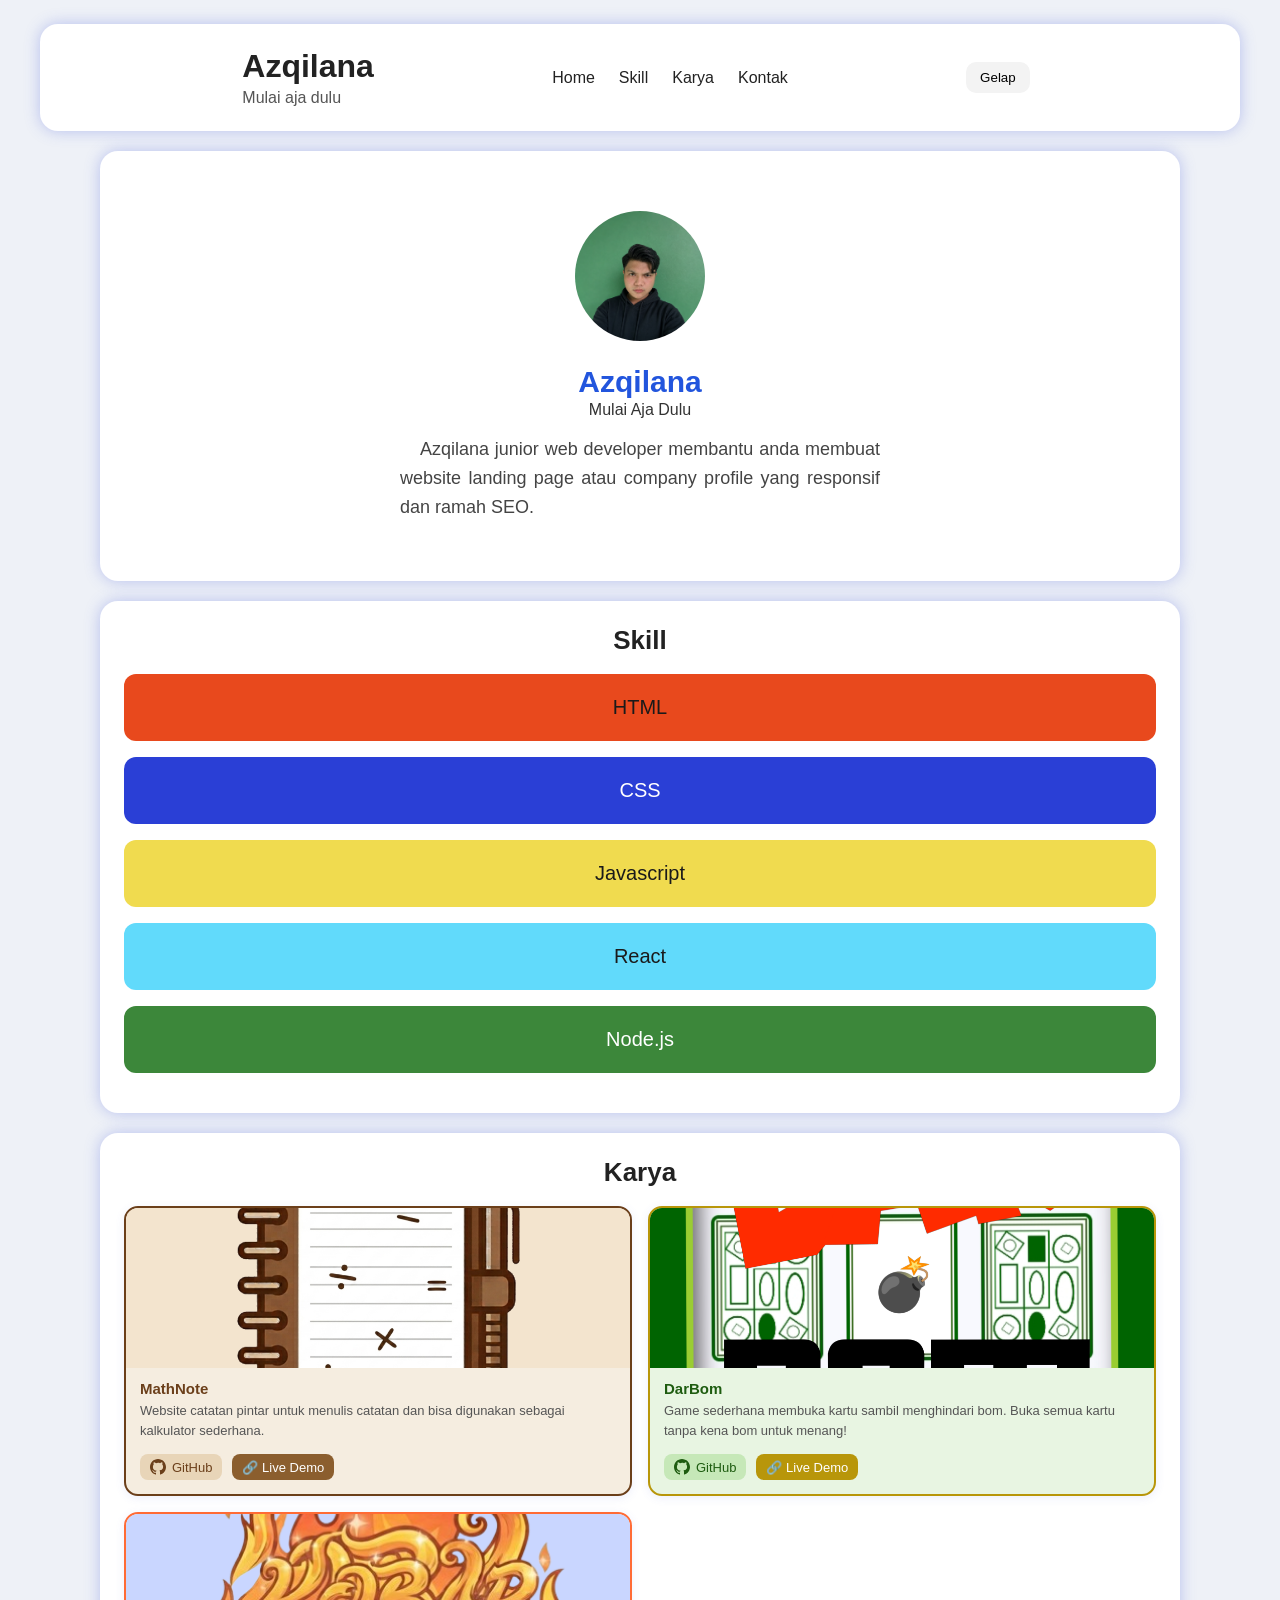
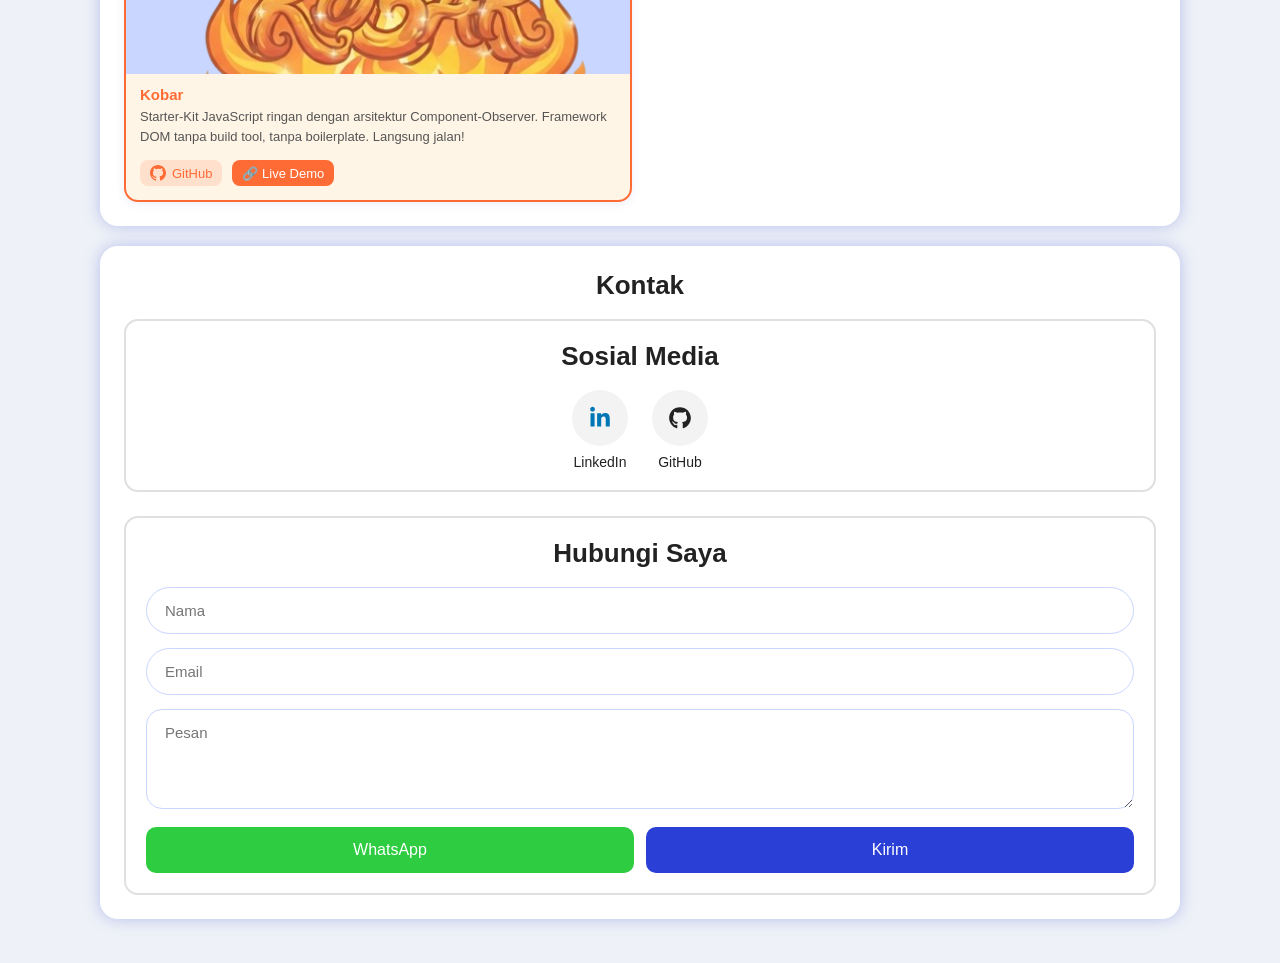
==== index.html @ f2afb215 "perbaharui isi" ====
<!doctype html>
<html lang="id">
  <head>
    <meta charset="UTF-8" />
    <meta name="viewport" content="width=device-width, initial-scale=1.0" />
    <meta http-equiv="X-UA-Compatible" content="ie=edge" />
    <meta
      name="description"
      content="Azqilana junior web developer membantu anda membuat website landing page
        atau company profile yang responsif dan ramah SEO"
    />
    <meta name="keywords" content="" />
    <meta name="robots" content="index,follow" />
    <meta name="author" content="azqilana" />
    <meta property="og:title" content="Azqilana | Junior Web Developer" />
    <meta
      property="og:description"
      content="Azqilana junior web developer membantu anda membuat website landing page
        atau company profile yang responsif dan ramah SEO"
    />
    <meta property="og:image" content="pp.png" />
    <link rel="icon" type="image/x-icon" href="favicon.ico" />
    <title>Azqilana - Junior Web Developer</title>
    <style>
      * {
        box-sizing: border-box;
      }
      body {
        margin: 0;
        font-family: "Segoe UI", Arial, sans-serif;
        background: #eef1f7;
        padding: 20px 12px;
      }

      .card {
        background: #fff;
        border-radius: 18px;
        box-shadow: 0 0 15px rgba(80, 100, 220, 0.35);
        max-width: 480px;
        margin: 0 auto 20px auto;
        padding: 24px;
        text-align: center;
      }

      /* Header */
      .header {
        display: flex;
        align-items: center;
        justify-content: center;
        position: relative;
      }
      .header h1 {
        margin: 0;
        font-size: 32px;
        font-weight: 600;
        color: #222;
      }
      .header p {
        margin: 4px 0 0 0;
        color: #555;
        font-size: 16px;
      }
      .menu-btn {
        position: absolute;
        left: 16px;
        top: 50%;
        transform: translateY(-50%);
        background: #f3f3f3;
        border-radius: 12px;
        padding: 10px 12px;
        cursor: pointer;
      }
      .menu-btn div {
        width: 22px;
        height: 3px;
        background: #999;
        margin: 3px 0;
        border-radius: 2px;
        transition: 0.3s;
      }
      #tema {
        position: absolute;
        right: 16px;
        top: 50%;
        transform: translateY(-50%);
      }

      .nav-menu {
        position: fixed;
        display: none;
        background: #fff;
        border-radius: 12px;
        width: 200px;
        z-index: 100;
      }
      .nav-menu.aktif {
        display: block;
        box-shadow: 0 0 15px rgba(80, 100, 220, 0.35);
      }
      .menu-btn.aktif div:nth-child(1) {
        transform: translateY(6px) rotate(45deg);
        background-color: red;
      }
      .menu-btn.aktif div:nth-child(2) {
        opacity: 0;
      }
      .menu-btn.aktif div:nth-child(3) {
        transform: translateY(-6px) rotate(-45deg);
        background-color: red;
      }
      .nav-menu ul {
        list-style: none;
        margin: 0;
        padding: 10px 0;
      }
      .nav-menu li {
        padding: 14px 24px;
        text-align: left;
        font-size: 17px;
        border-bottom: 1px solid #eee;
        cursor: pointer;
      }
      .nav-menu li:last-child {
        border-bottom: none;
      }
      .nav-menu li:hover {
        background: #f5f5f5;
      }

      /* Desktop nav (hidden on mobile by default) */
      .nav-desktop {
        display: none;
        list-style: none;
        margin: 0;
        padding: 0;
        gap: 24px;
      }
      .nav-desktop li {
        cursor: pointer;
        font-size: 16px;
        color: #222;
      }
      .nav-desktop li:hover {
        color: #2255dd;
      }

      @media (min-width: 769px) {
        body {
          padding: 24px 40px;
        }
        .header {
          max-width: 100%;
          display: flex;
          justify-content: space-evenly;
          align-items: center;
          position: static;
        }
        .header .logo {
          text-align: left;
        }
        .nav-desktop {
          display: flex;
        }
        #tema {
          position: static;
          transform: none;
        }
        .menu-btn,
        .nav-menu {
          display: none !important;
        }

        .content-wrap {
          max-width: 100%;
          margin: 0;
        }
        .content-wrap .card {
          max-width: 90%;
          width: 90%;
          margin: 0 auto 20px auto;
        }
      }

      /* Profile */
      .profile-pic {
        width: 130px;
        height: 130px;
        border-radius: 50%;
        object-fit: cover;
        background: #6fae8f;
        margin-bottom: 14px;
      }
      .profile-name {
        color: #2255dd;
        font-size: 30px;
        font-weight: 700;
        margin: 6px 0 2px 0;
      }
      .profile-tagline {
        color: #333;
        font-size: 16px;
        margin: 0;
      }
      #hero_deskripsi {
        color: #444;
        font-size: clamp(14px, 2.2vw, 18px);
        line-height: 1.6;
        margin: 16px auto 0 auto;
        max-width: 90%;
        text-align: justify;
        text-indent: 20px;
      }
      #home {
        padding-top: clamp(24px, 5vw, 60px);
        padding-bottom: clamp(24px, 5vw, 60px);
      }
      html[data-theme="gelap"] #hero_deskripsi {
        color: #ccc;
      }
      @media (min-width: 769px) {
        #hero_deskripsi {
          max-width: 480px;
          margin: 16px auto 0 auto;
          text-align: justify;
        }
      }

      /* Skill section */
      .card h2 {
        font-size: 26px;
        font-weight: 600;
        margin: 0 0 18px 0;
        color: #222;
      }
      .skill-box {
        border-radius: 12px;
        padding: 22px 0;
        margin-bottom: 16px;
        font-size: 20px;
        font-weight: 500;
        color: #1a1a1a;
      }
      .skill-html {
        background: #e8491d;
      }
      .skill-css {
        background: #2a3fd6;
        color: #fff;
      }
      .skill-js {
        background: #f0db4f;
      }
      .skill-react {
        background: #61dafb;
        color: #1a1a1a;
      }
      .skill-nodejs {
        background: #3c873a;
        color: #fff;
      }

      /* Contact section */
      .contact-input,
      .contact-textarea {
        width: 100%;
        border: 1px solid #c9d6ff;
        border-radius: 25px;
        padding: 14px 18px;
        font-size: 15px;
        margin-bottom: 14px;
        outline: none;
        font-family: inherit;
      }
      .contact-textarea {
        border-radius: 16px;
        resize: vertical;
        min-height: 100px;
      }

      .btn-row {
        display: flex;
        gap: 12px;
      }
      .btn-row button {
        flex: 1;
        padding: 14px 0;
        border: none;
        border-radius: 10px;
        font-size: 16px;
        font-weight: 500;
        cursor: pointer;
      }
      .btn-whatsapp {
        background: #2ecc40;
        color: #fff;
      }
      .btn-kirim {
        background: #2a3fd6;
        color: #fff;
      }
      .btn-row button:hover {
        opacity: 0.9;
      }

      /* Dark mode */
      html[data-theme="gelap"] body {
        background: #14161f;
      }
      html[data-theme="gelap"] .card,
      html[data-theme="gelap"] .nav-menu {
        background: #1f2330;
        box-shadow: 0 0 15px rgba(80, 100, 220, 0.15);
      }
      html[data-theme="gelap"] .header h1,
      html[data-theme="gelap"] .card h2,
      html[data-theme="gelap"] .profile-tagline,
      html[data-theme="gelap"] .nav-menu li {
        color: #f0f0f0;
      }
      html[data-theme="gelap"] .header p {
        color: #aaa;
      }
      html[data-theme="gelap"] .nav-desktop li {
        color: #f0f0f0;
      }
      html[data-theme="gelap"] .nav-menu li:hover {
        background: #2a2f40;
      }
      html[data-theme="gelap"] .nav-menu li {
        border-bottom-color: #333;
      }
      html[data-theme="gelap"] .contact-input,
      html[data-theme="gelap"] .contact-textarea {
        background: #2a2f40;
        border-color: #3a4060;
        color: #fff;
      }
      html[data-theme="gelap"] #tema {
        background: #2a2f40;
        color: #fff;
      }
      #tema {
        margin-right: 8px;
        border: none;
        background: #f3f3f3;
        border-radius: 10px;
        padding: 8px 14px;
        cursor: pointer;
      }

      /* Sosmed */
      .sosmed-row {
        display: flex;
        justify-content: center;
        gap: 24px;
      }
      .sosmed-link {
        display: flex;
        flex-direction: column;
        align-items: center;
        gap: 8px;
        text-decoration: none;
        color: #222;
        font-size: 14px;
      }
      .sosmed-icon {
        width: 56px;
        height: 56px;
        border-radius: 50%;
        background: #f3f3f3;
        display: flex;
        align-items: center;
        justify-content: center;
        transition: 0.2s;
      }
      .sosmed-icon svg {
        width: 28px;
        height: 28px;
      }
      .sosmed-link:hover .sosmed-icon {
        background: #e4e8ff;
        transform: translateY(-3px);
      }
      html[data-theme="gelap"] .sosmed-icon {
        background: #2a2f40;
      }
      html[data-theme="gelap"] .sosmed-link {
        color: #f0f0f0;
      }
      .sosmed-section,
      .form-section {
        border: 2px solid #e0e0e0;
        border-radius: 14px;
        padding: 20px;
      }
      .sosmed-section {
        margin-bottom: 24px;
      }
      html[data-theme="gelap"] .sosmed-section,
      html[data-theme="gelap"] .form-section {
        border-color: #333;
      }

      /* Karya / Portofolio */
      .karya-grid {
        display: grid;
        grid-template-columns: 1fr 1fr;
        gap: 16px;
        margin-top: 4px;
      }
      @media (max-width: 480px) {
        .karya-grid {
          grid-template-columns: 1fr;
        }
      }
      .karya-item {
        border-radius: 14px;
        overflow: hidden;
        background: #f3f5ff;
        box-shadow: 0 2px 10px rgba(80, 100, 220, 0.1);
        text-decoration: none;
        color: inherit;
        display: flex;
        flex-direction: column;
        transition:
          transform 0.18s,
          box-shadow 0.18s;
        cursor: pointer;
      }
      .karya-item.tema-mathnote {
        background: #f5ede0;
        border: 2px solid #6b3f1a;
      }
      .karya-item.tema-darbom {
        background: #e8f5e2;
        border: 2px solid #b8960a;
      }
      html[data-theme="gelap"] .karya-item.tema-mathnote {
        background: #3d2410;
        border-color: #a0622a;
      }
      html[data-theme="gelap"] .karya-item.tema-darbom {
        background: #1a3312;
        border-color: #c9a80e;
      }
      .karya-item:hover {
        transform: translateY(-4px);
        box-shadow: 0 6px 20px rgba(80, 100, 220, 0.22);
      }
      .karya-img {
        width: 100%;
        height: 160px;
        object-fit: cover;
        background: #c9d6ff;
        display: block;
      }
      .karya-img-placeholder {
        width: 100%;
        aspect-ratio: 16/9;
        background: linear-gradient(135deg, #c9d6ff 0%, #a0b4ff 100%);
        display: flex;
        align-items: center;
        justify-content: center;
        font-size: 36px;
      }
      .karya-info {
        padding: 12px 14px 14px 14px;
        flex: 1;
        display: flex;
        flex-direction: column;
        text-align: left;
      }
      .karya-judul {
        font-size: 15px;
        font-weight: 700;
        color: #2255dd;
        margin: 0 0 4px 0;
      }
      .karya-desc {
        font-size: 13px;
        color: #555;
        margin: 0 0 10px 0;
        line-height: 1.5;
        flex: 1;
      }
      .karya-links {
        display: flex;
        gap: 10px;
        margin-top: 4px;
      }
      .karya-github,
      .karya-demo {
        display: inline-flex;
        align-items: center;
        gap: 6px;
        font-size: 13px;
        font-weight: 500;
        text-decoration: none;
        padding: 5px 10px;
        border-radius: 8px;
      }
      .karya-github {
        color: #2255dd;
        background: #e8eeff;
      }
      .karya-demo {
        color: #fff;
        background: #2255dd;
      }
      .karya-github:hover {
        background: #d0d8ff;
      }
      .karya-demo:hover {
        background: #1a44bb;
      }
      .karya-github svg {
        width: 16px;
        height: 16px;
      }
      .karya-item.tema-mathnote .karya-github {
        background: #e8d5b8;
        color: #6b3f1a;
      }
      .karya-item.tema-mathnote .karya-github:hover {
        background: #d9c4a0;
      }
      .karya-item.tema-mathnote .karya-demo {
        background: #8b5e2e;
        color: #fff;
      }
      .karya-item.tema-mathnote .karya-demo:hover {
        background: #6b3f1a;
      }
      .karya-item.tema-mathnote .karya-judul {
        color: #6b3f1a;
      }

      .karya-item.tema-darbom .karya-github {
        background: #c6e8b8;
        color: #1e5c10;
      }
      .karya-item.tema-darbom .karya-github:hover {
        background: #b0d9a0;
      }
      .karya-item.tema-darbom .karya-demo {
        background: #b8960a;
        color: #fff;
      }
      .karya-item.tema-darbom .karya-demo:hover {
        background: #8f7208;
      }
      .karya-item.tema-darbom .karya-judul {
        color: #1e5c10;
      }

      .karya-item.tema-kobar {
        background: #fff5e6;
        border: 2px solid #ff6b35;
      }
      .karya-item.tema-kobar .karya-github {
        background: #ffe0cc;
        color: #ff6b35;
      }
      .karya-item.tema-kobar .karya-github:hover {
        background: #ffc9a3;
      }
      .karya-item.tema-kobar .karya-demo {
        background: #ff6b35;
        color: #fff;
      }
      .karya-item.tema-kobar .karya-demo:hover {
        background: #e55a25;
      }
      .karya-item.tema-kobar .karya-judul {
        color: #ff6b35;
      }
      html[data-theme="gelap"] .karya-item.tema-kobar {
        background: #3d2410;
        border-color: #ff8855;
      }
      html[data-theme="gelap"] .karya-item.tema-kobar .karya-judul {
        color: #ff9966;
      }

      html[data-theme="gelap"] .karya-item.tema-mathnote .karya-judul {
        color: #d4a96a;
      }
      html[data-theme="gelap"] .karya-item.tema-darbom .karya-judul {
        color: #7fc86a;
      }
      html[data-theme="gelap"] .karya-judul {
        color: #7fa0ff;
      }
      html[data-theme="gelap"] .karya-desc {
        color: #aaa;
      }
      html[data-theme="gelap"] .karya-github {
        color: #7fa0ff;
        background: #1e2440;
      }
      html[data-theme="gelap"] .karya-demo {
        background: #3355ee;
      }
    </style>
  </head>
  <body>
    <!-- SVG Sprite -->
    <svg xmlns="http://www.w3.org/2000/svg" style="display: none">
      <symbol id="linkedin" viewBox="0 0 640 640">
        <path
          fill="#0077b5"
          d="M196.3 512L103.4 512L103.4 212.9L196.3 212.9L196.3 512zM149.8 172.1C120.1 172.1 96 147.5 96 117.8C96 103.5 101.7 89.9 111.8 79.8C121.9 69.7 135.6 64 149.8 64C164 64 177.7 69.7 187.8 79.8C197.9 89.9 203.6 103.6 203.6 117.8C203.6 147.5 179.5 172.1 149.8 172.1zM543.9 512L451.2 512L451.2 366.4C451.2 331.7 450.5 287.2 402.9 287.2C354.6 287.2 347.2 324.9 347.2 363.9L347.2 512L254.4 512L254.4 212.9L343.5 212.9L343.5 253.7L344.8 253.7C357.2 230.2 387.5 205.4 432.7 205.4C526.7 205.4 544 267.3 544 347.7L544 512L543.9 512z"
        />
      </symbol>
      <symbol id="github" viewBox="0 0 640 640">
        <path
          fill="currentColor"
          d="M237.9 461.4C237.9 463.4 235.6 465 232.7 465C229.4 465.3 227.1 463.7 227.1 461.4C227.1 459.4 229.4 457.8 232.3 457.8C235.3 457.5 237.9 459.1 237.9 461.4zM206.8 456.9C206.1 458.9 208.1 461.2 211.1 461.8C213.7 462.8 216.7 461.8 217.3 459.8C217.9 457.8 216 455.5 213 454.6C210.4 453.9 207.5 454.9 206.8 456.9zM251 455.2C248.1 455.9 246.1 457.8 246.4 460.1C246.7 462.1 249.3 463.4 252.3 462.7C255.2 462 257.2 460.1 256.9 458.1C256.6 456.2 253.9 454.9 251 455.2zM316.8 72C178.1 72 72 177.3 72 316C72 426.9 141.8 521.8 241.5 555.2C254.3 557.5 258.8 549.6 258.8 543.1C258.8 536.9 258.5 502.7 258.5 481.7C258.5 481.7 188.5 496.7 173.8 451.9C173.8 451.9 162.4 422.8 146 415.3C146 415.3 123.1 399.6 147.6 399.9C147.6 399.9 172.5 401.9 186.2 425.7C208.1 464.3 244.8 453.2 259.1 446.6C261.4 430.6 267.9 419.5 275.1 412.9C219.2 406.7 162.8 398.6 162.8 302.4C162.8 274.9 170.4 261.1 186.4 243.5C183.8 237 175.3 210.2 189 175.6C209.9 169.1 258 202.6 258 202.6C278 197 299.5 194.1 320.8 194.1C342.1 194.1 363.6 197 383.6 202.6C383.6 202.6 431.7 169 452.6 175.6C466.3 210.3 457.8 237 455.2 243.5C471.2 261.2 481 275 481 302.4C481 398.9 422.1 406.6 366.2 412.9C375.4 420.8 383.2 435.8 383.2 459.3C383.2 493 382.9 534.7 382.9 542.9C382.9 549.4 387.5 557.3 400.2 555C500.2 521.8 568 426.9 568 316C568 177.3 455.5 72 316.8 72zM169.2 416.9C167.9 417.9 168.2 420.2 169.9 422.1C171.5 423.7 173.8 424.4 175.1 423.1C176.4 422.1 176.1 419.8 174.4 417.9C172.8 416.3 170.5 415.6 169.2 416.9zM158.4 408.8C157.7 410.1 158.7 411.7 160.7 412.7C162.3 413.7 164.3 413.4 165 412C165.7 410.7 164.7 409.1 162.7 408.1C160.7 407.5 159.1 407.8 158.4 408.8zM190.8 444.4C189.2 445.7 189.8 448.7 192.1 450.6C194.4 452.9 197.3 453.2 198.6 451.6C199.9 450.3 199.3 447.3 197.3 445.4C195.1 443.1 192.1 442.8 190.8 444.4zM179.4 429.7C177.8 430.7 177.8 433.3 179.4 435.6C181 437.9 183.7 438.9 185 437.9C186.6 436.6 186.6 434 185 431.7C183.6 429.4 181 428.4 179.4 429.7z"
        />
      </symbol>
    </svg>

    <!-- Header -->
    <div class="card header" id="headerBar">
      <div class="logo">
        <h1>Azqilana</h1>
        <p>Mulai aja dulu</p>
      </div>
      <ul class="nav-desktop">
        <li onclick="scrollToSection('home')">Home</li>
        <li onclick="scrollToSection('skill')">Skill</li>
        <li onclick="scrollToSection('karya')">Karya</li>
        <li onclick="scrollToSection('contact')">Kontak</li>
      </ul>
      <button id="tema">Gelap</button>
      <div class="menu-btn" id="hamburger">
        <div></div>
        <div></div>
        <div></div>
      </div>
    </div>

    <!-- Nav Menu (mobile dropdown) --!>
  <div class="nav-menu" id="nav">
    <ul>
      <li onclick="scrollToSection('home')">Home</li>
      <li onclick="scrollToSection('skill')">Skill</li>
      <li onclick="scrollToSection('karya')">Karya</li>
      <li onclick="scrollToSection('contact')">Kontak</li>
    </ul>
  </div>

  <div class="content-wrap">
  <!-- Profile -->
    <div class="card" id="home">
      <img class="profile-pic" src="pp.png" alt="Foto Profil" />
      <div class="profile-name">Azqilana</div>
      <p class="profile-tagline">Mulai Aja Dulu</p>
      <p id="hero_deskripsi">
        Azqilana junior web developer membantu anda membuat website landing page
        atau company profile yang responsif dan ramah SEO.
      </p>
    </div>

    <!-- Skill -->
    <div class="card" id="skill">
      <h2>Skill</h2>
      <div class="skill-box skill-html">HTML</div>
      <div class="skill-box skill-css">CSS</div>
      <div class="skill-box skill-js">Javascript</div>
      <div class="skill-box skill-react">React</div>
      <div class="skill-box skill-nodejs">Node.js</div>
    </div>

    <!-- Karya -->
    <div class="card" id="karya">
      <h2>Karya</h2>
      <div class="karya-grid">
        <div class="karya-item tema-mathnote">
          <img class="karya-img" src="mathnote.png" alt="MathNote" />
          <div class="karya-info">
            <p class="karya-judul">MathNote</p>
            <p class="karya-desc">
              Website catatan pintar untuk menulis catatan dan bisa digunakan
              sebagai kalkulator sederhana.
            </p>
            <div class="karya-links">
              <a
                class="karya-github"
                href="https://github.com/azqilana/mathnote"
                target="_blank"
                rel="noopener"
              >
                <svg
                  width="16"
                  height="16"
                  viewBox="0 0 24 24"
                  fill="currentColor"
                >
                  <path
                    d="M12 0C5.37 0 0 5.37 0 12c0 5.3 3.438 9.8 8.205 11.385.6.113.82-.258.82-.577v-2.165c-3.338.726-4.033-1.416-4.033-1.416-.546-1.387-1.333-1.756-1.333-1.756-1.089-.745.083-.729.083-.729 1.205.084 1.839 1.237 1.839 1.237 1.07 1.834 2.807 1.304 3.492.997.107-.775.418-1.305.762-1.604-2.665-.305-5.467-1.334-5.467-5.931 0-1.311.469-2.381 1.236-3.221-.124-.303-.535-1.524.117-3.176 0 0 1.008-.322 3.301 1.23A11.509 11.509 0 0 1 12 5.803c1.02.005 2.047.138 3.006.404 2.291-1.552 3.297-1.23 3.297-1.23.653 1.653.242 2.874.118 3.176.77.84 1.235 1.911 1.235 3.221 0 4.609-2.807 5.624-5.479 5.921.43.372.823 1.102.823 2.222v3.293c0 .319.192.694.801.576C20.566 21.797 24 17.3 24 12c0-6.63-5.37-12-12-12z"
                  />
                </svg>
                GitHub
              </a>
              <a
                class="karya-demo"
                href="https://mathnote.azqilana.my.id/"
                target="_blank"
                rel="noopener"
              >
                🔗 Live Demo
              </a>
            </div>
          </div>
        </div>

        <div class="karya-item tema-darbom">
          <img class="karya-img" src="DarBom.webp" alt="DarBom" />
          <div class="karya-info">
            <p class="karya-judul">DarBom</p>
            <p class="karya-desc">
              Game sederhana membuka kartu sambil menghindari bom. Buka semua
              kartu tanpa kena bom untuk menang!
            </p>
            <div class="karya-links">
              <a
                class="karya-github"
                href="https://github.com/azqilana/DarBom"
                target="_blank"
                rel="noopener"
              >
                <svg
                  width="16"
                  height="16"
                  viewBox="0 0 24 24"
                  fill="currentColor"
                >
                  <path
                    d="M12 0C5.37 0 0 5.37 0 12c0 5.3 3.438 9.8 8.205 11.385.6.113.82-.258.82-.577v-2.165c-3.338.726-4.033-1.416-4.033-1.416-.546-1.387-1.333-1.756-1.333-1.756-1.089-.745.083-.729.083-.729 1.205.084 1.839 1.237 1.839 1.237 1.07 1.834 2.807 1.304 3.492.997.107-.775.418-1.305.762-1.604-2.665-.305-5.467-1.334-5.467-5.931 0-1.311.469-2.381 1.236-3.221-.124-.303-.535-1.524.117-3.176 0 0 1.008-.322 3.301 1.23A11.509 11.509 0 0 1 12 5.803c1.02.005 2.047.138 3.006.404 2.291-1.552 3.297-1.23 3.297-1.23.653 1.653.242 2.874.118 3.176.77.84 1.235 1.911 1.235 3.221 0 4.609-2.807 5.624-5.479 5.921.43.372.823 1.102.823 2.222v3.293c0 .319.192.694.801.576C20.566 21.797 24 17.3 24 12c0-6.63-5.37-12-12-12z"
                  />
                </svg>
                GitHub
              </a>
              <a
                class="karya-demo"
                href="https://darbom.azqilana.my.id/"
                target="_blank"
                rel="noopener"
              >
                🔗 Live Demo
              </a>
            </div>
          </div>
        </div>

        <div class="karya-item tema-kobar">
          <img class="karya-img" src="kobar-logo.png" alt="Kobar" />
          <div class="karya-info">
            <p class="karya-judul">Kobar</p>
            <p class="karya-desc">
              Starter-Kit JavaScript ringan dengan arsitektur
              Component-Observer. Framework DOM tanpa build tool, tanpa
              boilerplate. Langsung jalan!
            </p>
            <div class="karya-links">
              <a
                class="karya-github"
                href="https://github.com/azqilana/kobar"
                target="_blank"
                rel="noopener"
              >
                <svg
                  width="16"
                  height="16"
                  viewBox="0 0 24 24"
                  fill="currentColor"
                >
                  <path
                    d="M12 0C5.37 0 0 5.37 0 12c0 5.3 3.438 9.8 8.205 11.385.6.113.82-.258.82-.577v-2.165c-3.338.726-4.033-1.416-4.033-1.416-.546-1.387-1.333-1.756-1.333-1.756-1.089-.745.083-.729.083-.729 1.205.084 1.839 1.237 1.839 1.237 1.07 1.834 2.807 1.304 3.492.997.107-.775.418-1.305.762-1.604-2.665-.305-5.467-1.334-5.467-5.931 0-1.311.469-2.381 1.236-3.221-.124-.303-.535-1.524.117-3.176 0 0 1.008-.322 3.301 1.23A11.509 11.509 0 0 1 12 5.803c1.02.005 2.047.138 3.006.404 2.291-1.552 3.297-1.23 3.297-1.23.653 1.653.242 2.874.118 3.176.77.84 1.235 1.911 1.235 3.221 0 4.609-2.807 5.624-5.479 5.921.43.372.823 1.102.823 2.222v3.293c0 .319.192.694.801.576C20.566 21.797 24 17.3 24 12c0-6.63-5.37-12-12-12z"
                  />
                </svg>
                GitHub
              </a>
              <a
                class="karya-demo"
                href="https://kobar.azqilana.my.id/"
                target="_blank"
                rel="noopener"
              >
                🔗 Live Demo
              </a>
            </div>
          </div>
        </div>
      </div>
    </div>

    <!-- Contact -->
    <div class="card" id="contact">
      <h2>Kontak</h2>
      <div class="sosmed-section">
        <h2>Sosial Media</h2>
        <div class="sosmed-row">
          <a
            class="sosmed-link"
            href="https://linkedin.com/in/muhammadazqilana"
            target="_blank"
            rel="noopener"
          >
            <span class="sosmed-icon"
              ><svg><use href="#linkedin"></use></svg
            ></span>
            LinkedIn
          </a>
          <a
            class="sosmed-link"
            href="https://github.com/azqilana"
            target="_blank"
            rel="noopener"
          >
            <span class="sosmed-icon"
              ><svg><use href="#github"></use></svg
            ></span>
            GitHub
          </a>
        </div>
      </div>

      <div class="form-section">
        <h2>Hubungi Saya</h2>
        <form id="contactForm">
          <input
            class="contact-input"
            type="text"
            id="nama"
            placeholder="Nama"
            required
          />
          <input
            class="contact-input"
            type="email"
            id="email"
            placeholder="Email"
            required
          />
          <textarea
            class="contact-textarea"
            id="pesan"
            placeholder="Pesan"
            required
          ></textarea>
          <div class="btn-row">
            <button type="button" id="whatsapp" class="btn-whatsapp">
              WhatsApp
            </button>
            <button type="button" id="kirim" class="btn-kirim">Kirim</button>
          </div>
        </form>
      </div>
    </div>

    <script>
      function scrollToSection(id) {
        document.getElementById(id).scrollIntoView({ behavior: "smooth" });
        document.getElementById("nav").classList.remove("aktif");
        document.getElementById("hamburger").classList.remove("aktif");
      }

      const hamenu = document.querySelector("#hamburger");
      const nav = document.querySelector("#nav");

      hamenu.addEventListener("click", () => {
        nav.classList.toggle("aktif");
        hamenu.classList.toggle("aktif");

        if (nav.classList.contains("aktif")) {
          const hRect = hamenu.getBoundingClientRect();
          nav.style.left = hRect.left + "px";
          nav.style.top = hRect.bottom + 40 + "px";
        } else {
          nav.style.left = "";
          nav.style.top = "";
        }
      });

      document.addEventListener("click", (e) => {
        if (!hamenu.contains(e.target)) {
          nav.classList.remove("aktif");
          hamenu.classList.remove("aktif");
          nav.style.left = "";
          nav.style.top = "";
        }
      });

      const tema = document.querySelector("#tema");
      class PengaturTema {
        constructor(Tombol) {
          this.tombol = Tombol;
        }
        inisialisasi() {
          const perangkatModeGelap = window.matchMedia(
            "(prefers-color-scheme: dark)",
          ).matches;

          if (perangkatModeGelap) {
            this.setModeGelap();
          } else {
            this.setModeTerang();
          }

          this.tombol.addEventListener("click", () => this.handleKlik());
        }
        setModeGelap() {
          document.documentElement.setAttribute("data-theme", "gelap");
          this.tombol.textContent = "Terang";
          this.tombol.setAttribute("aria-label", "tombol tema terang");
        }
        setModeTerang() {
          document.documentElement.removeAttribute("data-theme");
          this.tombol.textContent = "Gelap";
          this.tombol.setAttribute("aria-label", "tombol tema gelap");
        }
        handleKlik() {
          const isGelap =
            document.documentElement.getAttribute("data-theme") === "gelap";
          if (isGelap) {
            this.setModeTerang();
          } else {
            this.setModeGelap();
          }
        }
      }

      const temaAplikasi = new PengaturTema(tema);
      temaAplikasi.inisialisasi();

      const Wa = document.querySelector("#whatsapp");
      const kirim = document.querySelector("#kirim");
      const element = Wa && kirim;
      if (element) {
        class AksiForm {
          constructor() {
            this.namaInput = document.querySelector("#nama");
            this.emailInput = document.querySelector("#email");
            this.pesanTextarea = document.querySelector("#pesan");
          }
          ambilIsi() {
            this.nama = this.namaInput.value.trim();
            this.email = this.emailInput.value.trim();
            this.pesan = this.pesanTextarea.value.trim();
          }
          filter() {
            if (this.nama.length < 3) {
              alert("Nama minimal 3 karakter");
              return false;
            }
            this.emailValid =
              /^[a-zA-Z0-9._%+-]+@[a-zA-Z0-9.-]+\.[a-zA-Z]+$/.test(this.email);
            if (!this.emailValid) {
              alert("Format email tidak valid");
              return false;
            }
            if (this.pesan.length < 10) {
              alert("Pesan minimal 10 karakter");
              return false;
            }
            return true;
          }
          kirimWhatsApp() {
            this.wa = "6287732902083";
            this.teks = encodeURIComponent(
              `Halo, nama saya ${this.nama}.\nE-mail: ${this.email}\n\n${this.pesan}`,
            );
            window.open(`https://wa.me/${this.wa}?text=${this.teks}`, "_blank");
          }
          kirimSheet() {
            kirim.disabled = true;
            kirim.textContent = "Mengirim...";

            fetch(
              "https://script.google.com/macros/s/AKfycbz37d10__CCvUQHe7SuRc3DfsPms7W1Iw2MlQR3cSSeFOl_b61Kx6NiOtkf9QJIMCVC7Q/exec",
              {
                method: "POST",
                body: JSON.stringify({
                  nama: this.nama,
                  email: this.email,
                  pesan: this.pesan,
                }),
              },
            )
              .then(() => {
                kirim.textContent = "Terkirim ✓";
                setTimeout(() => {
                  kirim.textContent = "Kirim";
                  kirim.disabled = false;
                }, 2000);
              })
              .catch(() => {
                alert("Gagal kirim");
                kirim.textContent = "Kirim";
                kirim.disabled = false;
              });
          }
        }
        const Af = new AksiForm();
        Wa.addEventListener("click", (e) => {
          e.preventDefault();
          Af.ambilIsi();
          if (!Af.filter()) return;
          Af.kirimWhatsApp();
        });
        kirim.addEventListener("click", (e) => {
          e.preventDefault();
          Af.ambilIsi();
          if (!Af.filter()) return;
          Af.kirimSheet();
        });
      }
    </script>
  </body>
</html>
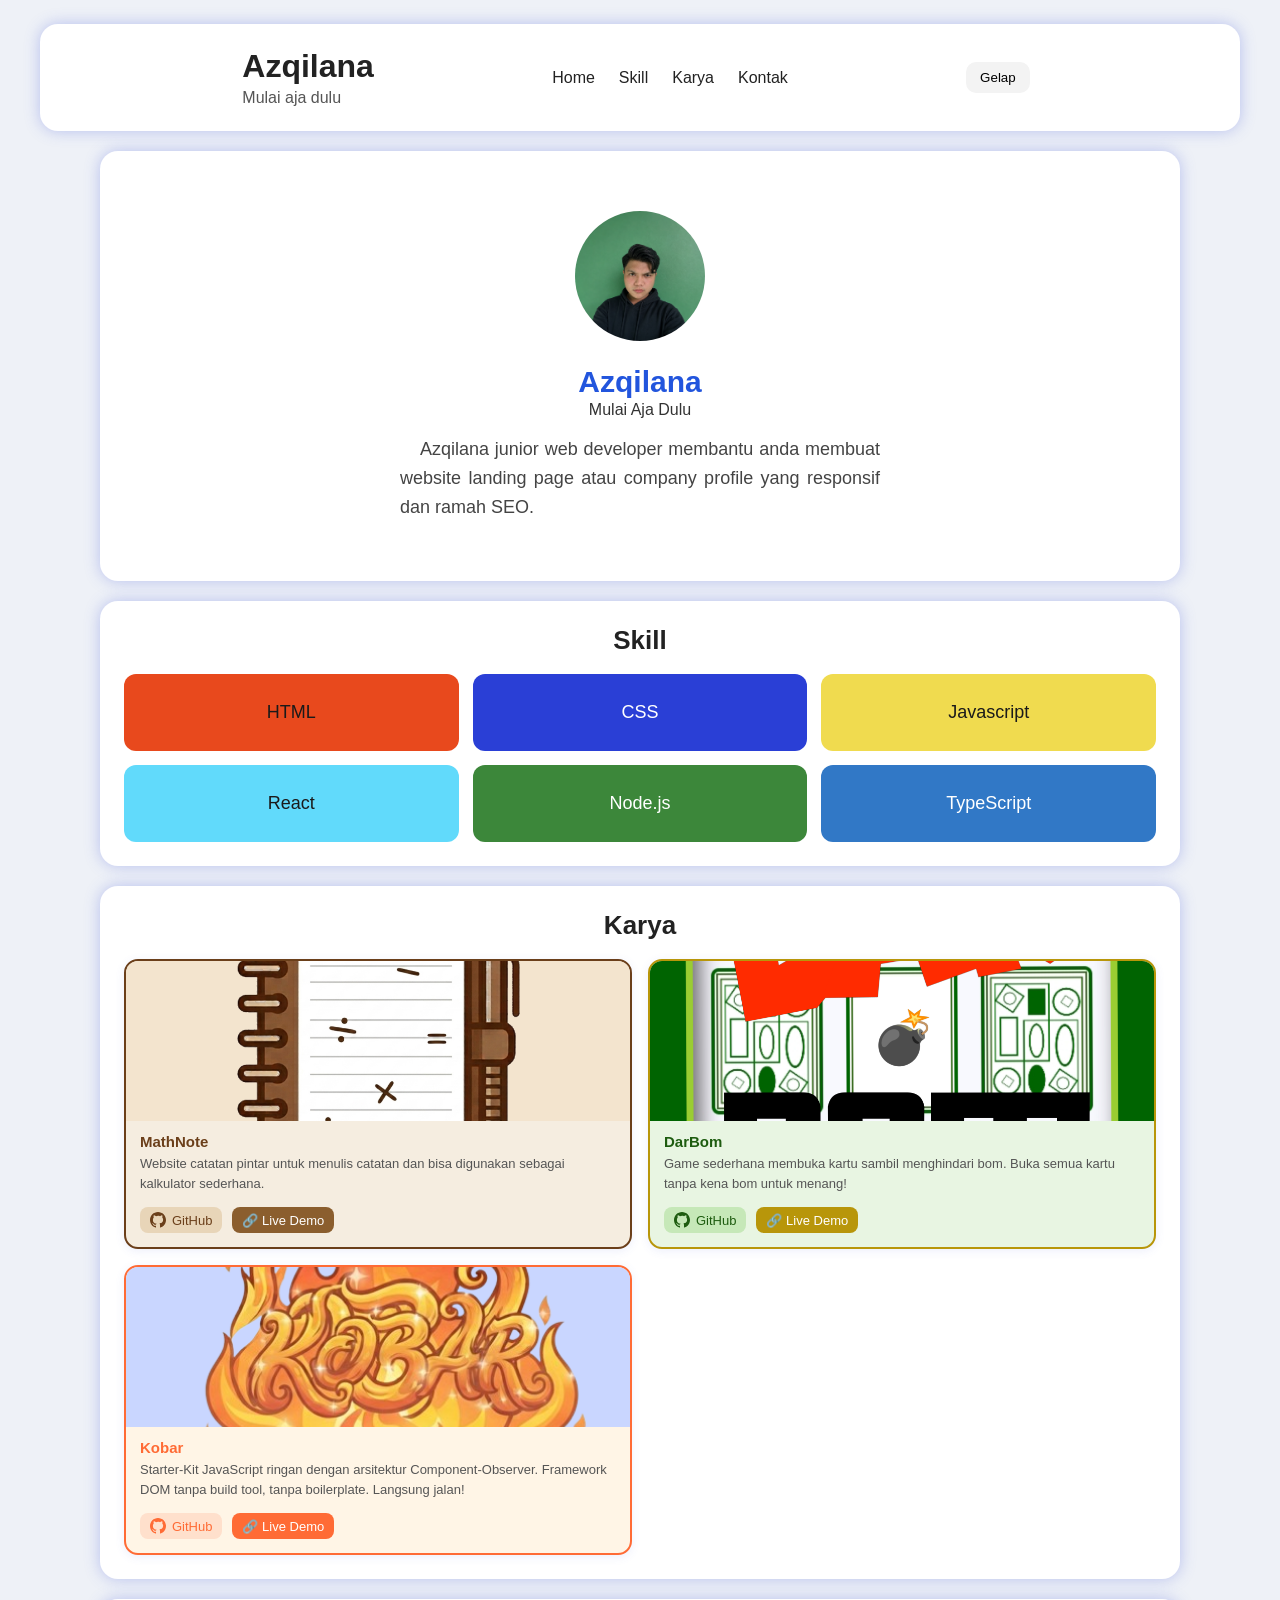
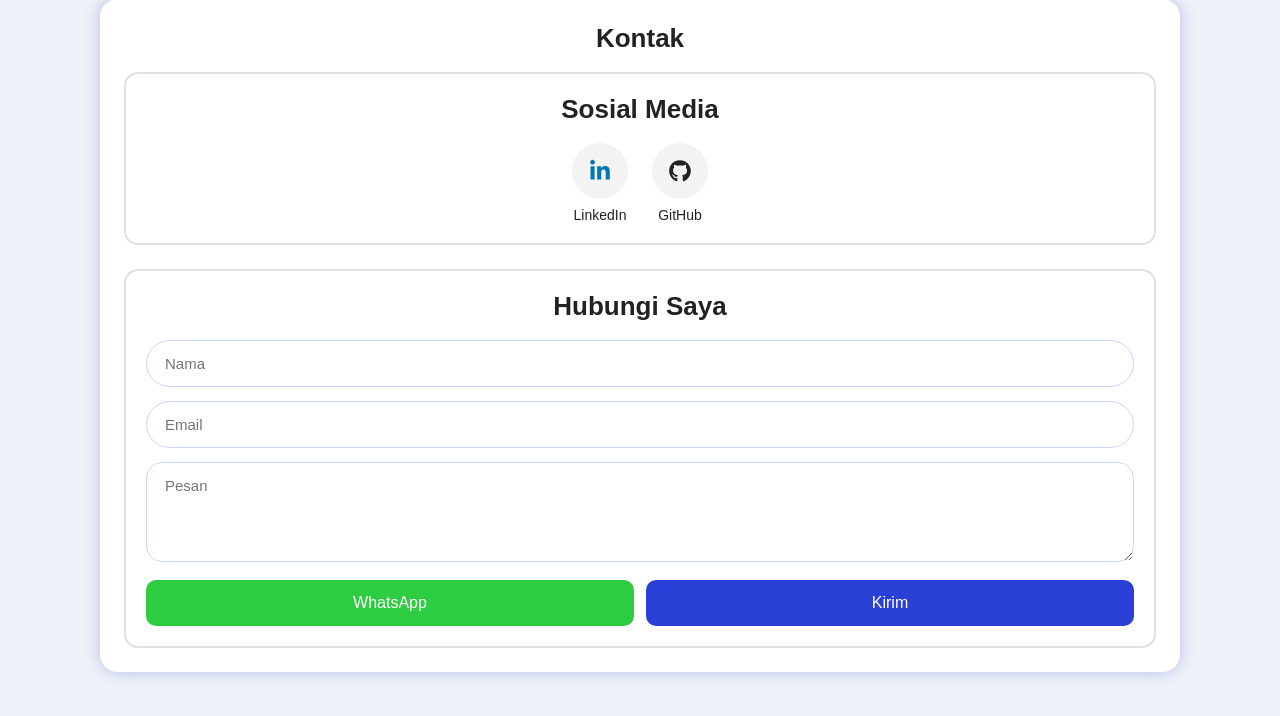
==== commit cf5654db: "menambah isi" ====
--- a/index.html
+++ b/index.html
@@ -20,588 +20,8 @@
     />
     <meta property="og:image" content="pp.png" />
     <link rel="icon" type="image/x-icon" href="favicon.ico" />
+    <link rel="stylesheet" href="index.css" />
     <title>Azqilana - Junior Web Developer</title>
-    <style>
-      * {
-        box-sizing: border-box;
-      }
-      body {
-        margin: 0;
-        font-family: "Segoe UI", Arial, sans-serif;
-        background: #eef1f7;
-        padding: 20px 12px;
-      }
-
-      .card {
-        background: #fff;
-        border-radius: 18px;
-        box-shadow: 0 0 15px rgba(80, 100, 220, 0.35);
-        max-width: 480px;
-        margin: 0 auto 20px auto;
-        padding: 24px;
-        text-align: center;
-      }
-
-      /* Header */
-      .header {
-        display: flex;
-        align-items: center;
-        justify-content: center;
-        position: relative;
-      }
-      .header h1 {
-        margin: 0;
-        font-size: 32px;
-        font-weight: 600;
-        color: #222;
-      }
-      .header p {
-        margin: 4px 0 0 0;
-        color: #555;
-        font-size: 16px;
-      }
-      .menu-btn {
-        position: absolute;
-        left: 16px;
-        top: 50%;
-        transform: translateY(-50%);
-        background: #f3f3f3;
-        border-radius: 12px;
-        padding: 10px 12px;
-        cursor: pointer;
-      }
-      .menu-btn div {
-        width: 22px;
-        height: 3px;
-        background: #999;
-        margin: 3px 0;
-        border-radius: 2px;
-        transition: 0.3s;
-      }
-      #tema {
-        position: absolute;
-        right: 16px;
-        top: 50%;
-        transform: translateY(-50%);
-      }
-
-      .nav-menu {
-        position: fixed;
-        display: none;
-        background: #fff;
-        border-radius: 12px;
-        width: 200px;
-        z-index: 100;
-      }
-      .nav-menu.aktif {
-        display: block;
-        box-shadow: 0 0 15px rgba(80, 100, 220, 0.35);
-      }
-      .menu-btn.aktif div:nth-child(1) {
-        transform: translateY(6px) rotate(45deg);
-        background-color: red;
-      }
-      .menu-btn.aktif div:nth-child(2) {
-        opacity: 0;
-      }
-      .menu-btn.aktif div:nth-child(3) {
-        transform: translateY(-6px) rotate(-45deg);
-        background-color: red;
-      }
-      .nav-menu ul {
-        list-style: none;
-        margin: 0;
-        padding: 10px 0;
-      }
-      .nav-menu li {
-        padding: 14px 24px;
-        text-align: left;
-        font-size: 17px;
-        border-bottom: 1px solid #eee;
-        cursor: pointer;
-      }
-      .nav-menu li:last-child {
-        border-bottom: none;
-      }
-      .nav-menu li:hover {
-        background: #f5f5f5;
-      }
-
-      /* Desktop nav (hidden on mobile by default) */
-      .nav-desktop {
-        display: none;
-        list-style: none;
-        margin: 0;
-        padding: 0;
-        gap: 24px;
-      }
-      .nav-desktop li {
-        cursor: pointer;
-        font-size: 16px;
-        color: #222;
-      }
-      .nav-desktop li:hover {
-        color: #2255dd;
-      }
-
-      @media (min-width: 769px) {
-        body {
-          padding: 24px 40px;
-        }
-        .header {
-          max-width: 100%;
-          display: flex;
-          justify-content: space-evenly;
-          align-items: center;
-          position: static;
-        }
-        .header .logo {
-          text-align: left;
-        }
-        .nav-desktop {
-          display: flex;
-        }
-        #tema {
-          position: static;
-          transform: none;
-        }
-        .menu-btn,
-        .nav-menu {
-          display: none !important;
-        }
-
-        .content-wrap {
-          max-width: 100%;
-          margin: 0;
-        }
-        .content-wrap .card {
-          max-width: 90%;
-          width: 90%;
-          margin: 0 auto 20px auto;
-        }
-      }
-
-      /* Profile */
-      .profile-pic {
-        width: 130px;
-        height: 130px;
-        border-radius: 50%;
-        object-fit: cover;
-        background: #6fae8f;
-        margin-bottom: 14px;
-      }
-      .profile-name {
-        color: #2255dd;
-        font-size: 30px;
-        font-weight: 700;
-        margin: 6px 0 2px 0;
-      }
-      .profile-tagline {
-        color: #333;
-        font-size: 16px;
-        margin: 0;
-      }
-      #hero_deskripsi {
-        color: #444;
-        font-size: clamp(14px, 2.2vw, 18px);
-        line-height: 1.6;
-        margin: 16px auto 0 auto;
-        max-width: 90%;
-        text-align: justify;
-        text-indent: 20px;
-      }
-      #home {
-        padding-top: clamp(24px, 5vw, 60px);
-        padding-bottom: clamp(24px, 5vw, 60px);
-      }
-      html[data-theme="gelap"] #hero_deskripsi {
-        color: #ccc;
-      }
-      @media (min-width: 769px) {
-        #hero_deskripsi {
-          max-width: 480px;
-          margin: 16px auto 0 auto;
-          text-align: justify;
-        }
-      }
-
-      /* Skill section */
-      .card h2 {
-        font-size: 26px;
-        font-weight: 600;
-        margin: 0 0 18px 0;
-        color: #222;
-      }
-      .skill-box {
-        border-radius: 12px;
-        padding: 22px 0;
-        margin-bottom: 16px;
-        font-size: 20px;
-        font-weight: 500;
-        color: #1a1a1a;
-      }
-      .skill-html {
-        background: #e8491d;
-      }
-      .skill-css {
-        background: #2a3fd6;
-        color: #fff;
-      }
-      .skill-js {
-        background: #f0db4f;
-      }
-      .skill-react {
-        background: #61dafb;
-        color: #1a1a1a;
-      }
-      .skill-nodejs {
-        background: #3c873a;
-        color: #fff;
-      }
-
-      /* Contact section */
-      .contact-input,
-      .contact-textarea {
-        width: 100%;
-        border: 1px solid #c9d6ff;
-        border-radius: 25px;
-        padding: 14px 18px;
-        font-size: 15px;
-        margin-bottom: 14px;
-        outline: none;
-        font-family: inherit;
-      }
-      .contact-textarea {
-        border-radius: 16px;
-        resize: vertical;
-        min-height: 100px;
-      }
-
-      .btn-row {
-        display: flex;
-        gap: 12px;
-      }
-      .btn-row button {
-        flex: 1;
-        padding: 14px 0;
-        border: none;
-        border-radius: 10px;
-        font-size: 16px;
-        font-weight: 500;
-        cursor: pointer;
-      }
-      .btn-whatsapp {
-        background: #2ecc40;
-        color: #fff;
-      }
-      .btn-kirim {
-        background: #2a3fd6;
-        color: #fff;
-      }
-      .btn-row button:hover {
-        opacity: 0.9;
-      }
-
-      /* Dark mode */
-      html[data-theme="gelap"] body {
-        background: #14161f;
-      }
-      html[data-theme="gelap"] .card,
-      html[data-theme="gelap"] .nav-menu {
-        background: #1f2330;
-        box-shadow: 0 0 15px rgba(80, 100, 220, 0.15);
-      }
-      html[data-theme="gelap"] .header h1,
-      html[data-theme="gelap"] .card h2,
-      html[data-theme="gelap"] .profile-tagline,
-      html[data-theme="gelap"] .nav-menu li {
-        color: #f0f0f0;
-      }
-      html[data-theme="gelap"] .header p {
-        color: #aaa;
-      }
-      html[data-theme="gelap"] .nav-desktop li {
-        color: #f0f0f0;
-      }
-      html[data-theme="gelap"] .nav-menu li:hover {
-        background: #2a2f40;
-      }
-      html[data-theme="gelap"] .nav-menu li {
-        border-bottom-color: #333;
-      }
-      html[data-theme="gelap"] .contact-input,
-      html[data-theme="gelap"] .contact-textarea {
-        background: #2a2f40;
-        border-color: #3a4060;
-        color: #fff;
-      }
-      html[data-theme="gelap"] #tema {
-        background: #2a2f40;
-        color: #fff;
-      }
-      #tema {
-        margin-right: 8px;
-        border: none;
-        background: #f3f3f3;
-        border-radius: 10px;
-        padding: 8px 14px;
-        cursor: pointer;
-      }
-
-      /* Sosmed */
-      .sosmed-row {
-        display: flex;
-        justify-content: center;
-        gap: 24px;
-      }
-      .sosmed-link {
-        display: flex;
-        flex-direction: column;
-        align-items: center;
-        gap: 8px;
-        text-decoration: none;
-        color: #222;
-        font-size: 14px;
-      }
-      .sosmed-icon {
-        width: 56px;
-        height: 56px;
-        border-radius: 50%;
-        background: #f3f3f3;
-        display: flex;
-        align-items: center;
-        justify-content: center;
-        transition: 0.2s;
-      }
-      .sosmed-icon svg {
-        width: 28px;
-        height: 28px;
-      }
-      .sosmed-link:hover .sosmed-icon {
-        background: #e4e8ff;
-        transform: translateY(-3px);
-      }
-      html[data-theme="gelap"] .sosmed-icon {
-        background: #2a2f40;
-      }
-      html[data-theme="gelap"] .sosmed-link {
-        color: #f0f0f0;
-      }
-      .sosmed-section,
-      .form-section {
-        border: 2px solid #e0e0e0;
-        border-radius: 14px;
-        padding: 20px;
-      }
-      .sosmed-section {
-        margin-bottom: 24px;
-      }
-      html[data-theme="gelap"] .sosmed-section,
-      html[data-theme="gelap"] .form-section {
-        border-color: #333;
-      }
-
-      /* Karya / Portofolio */
-      .karya-grid {
-        display: grid;
-        grid-template-columns: 1fr 1fr;
-        gap: 16px;
-        margin-top: 4px;
-      }
-      @media (max-width: 480px) {
-        .karya-grid {
-          grid-template-columns: 1fr;
-        }
-      }
-      .karya-item {
-        border-radius: 14px;
-        overflow: hidden;
-        background: #f3f5ff;
-        box-shadow: 0 2px 10px rgba(80, 100, 220, 0.1);
-        text-decoration: none;
-        color: inherit;
-        display: flex;
-        flex-direction: column;
-        transition:
-          transform 0.18s,
-          box-shadow 0.18s;
-        cursor: pointer;
-      }
-      .karya-item.tema-mathnote {
-        background: #f5ede0;
-        border: 2px solid #6b3f1a;
-      }
-      .karya-item.tema-darbom {
-        background: #e8f5e2;
-        border: 2px solid #b8960a;
-      }
-      html[data-theme="gelap"] .karya-item.tema-mathnote {
-        background: #3d2410;
-        border-color: #a0622a;
-      }
-      html[data-theme="gelap"] .karya-item.tema-darbom {
-        background: #1a3312;
-        border-color: #c9a80e;
-      }
-      .karya-item:hover {
-        transform: translateY(-4px);
-        box-shadow: 0 6px 20px rgba(80, 100, 220, 0.22);
-      }
-      .karya-img {
-        width: 100%;
-        height: 160px;
-        object-fit: cover;
-        background: #c9d6ff;
-        display: block;
-      }
-      .karya-img-placeholder {
-        width: 100%;
-        aspect-ratio: 16/9;
-        background: linear-gradient(135deg, #c9d6ff 0%, #a0b4ff 100%);
-        display: flex;
-        align-items: center;
-        justify-content: center;
-        font-size: 36px;
-      }
-      .karya-info {
-        padding: 12px 14px 14px 14px;
-        flex: 1;
-        display: flex;
-        flex-direction: column;
-        text-align: left;
-      }
-      .karya-judul {
-        font-size: 15px;
-        font-weight: 700;
-        color: #2255dd;
-        margin: 0 0 4px 0;
-      }
-      .karya-desc {
-        font-size: 13px;
-        color: #555;
-        margin: 0 0 10px 0;
-        line-height: 1.5;
-        flex: 1;
-      }
-      .karya-links {
-        display: flex;
-        gap: 10px;
-        margin-top: 4px;
-      }
-      .karya-github,
-      .karya-demo {
-        display: inline-flex;
-        align-items: center;
-        gap: 6px;
-        font-size: 13px;
-        font-weight: 500;
-        text-decoration: none;
-        padding: 5px 10px;
-        border-radius: 8px;
-      }
-      .karya-github {
-        color: #2255dd;
-        background: #e8eeff;
-      }
-      .karya-demo {
-        color: #fff;
-        background: #2255dd;
-      }
-      .karya-github:hover {
-        background: #d0d8ff;
-      }
-      .karya-demo:hover {
-        background: #1a44bb;
-      }
-      .karya-github svg {
-        width: 16px;
-        height: 16px;
-      }
-      .karya-item.tema-mathnote .karya-github {
-        background: #e8d5b8;
-        color: #6b3f1a;
-      }
-      .karya-item.tema-mathnote .karya-github:hover {
-        background: #d9c4a0;
-      }
-      .karya-item.tema-mathnote .karya-demo {
-        background: #8b5e2e;
-        color: #fff;
-      }
-      .karya-item.tema-mathnote .karya-demo:hover {
-        background: #6b3f1a;
-      }
-      .karya-item.tema-mathnote .karya-judul {
-        color: #6b3f1a;
-      }
-
-      .karya-item.tema-darbom .karya-github {
-        background: #c6e8b8;
-        color: #1e5c10;
-      }
-      .karya-item.tema-darbom .karya-github:hover {
-        background: #b0d9a0;
-      }
-      .karya-item.tema-darbom .karya-demo {
-        background: #b8960a;
-        color: #fff;
-      }
-      .karya-item.tema-darbom .karya-demo:hover {
-        background: #8f7208;
-      }
-      .karya-item.tema-darbom .karya-judul {
-        color: #1e5c10;
-      }
-
-      .karya-item.tema-kobar {
-        background: #fff5e6;
-        border: 2px solid #ff6b35;
-      }
-      .karya-item.tema-kobar .karya-github {
-        background: #ffe0cc;
-        color: #ff6b35;
-      }
-      .karya-item.tema-kobar .karya-github:hover {
-        background: #ffc9a3;
-      }
-      .karya-item.tema-kobar .karya-demo {
-        background: #ff6b35;
-        color: #fff;
-      }
-      .karya-item.tema-kobar .karya-demo:hover {
-        background: #e55a25;
-      }
-      .karya-item.tema-kobar .karya-judul {
-        color: #ff6b35;
-      }
-      html[data-theme="gelap"] .karya-item.tema-kobar {
-        background: #3d2410;
-        border-color: #ff8855;
-      }
-      html[data-theme="gelap"] .karya-item.tema-kobar .karya-judul {
-        color: #ff9966;
-      }
-
-      html[data-theme="gelap"] .karya-item.tema-mathnote .karya-judul {
-        color: #d4a96a;
-      }
-      html[data-theme="gelap"] .karya-item.tema-darbom .karya-judul {
-        color: #7fc86a;
-      }
-      html[data-theme="gelap"] .karya-judul {
-        color: #7fa0ff;
-      }
-      html[data-theme="gelap"] .karya-desc {
-        color: #aaa;
-      }
-      html[data-theme="gelap"] .karya-github {
-        color: #7fa0ff;
-        background: #1e2440;
-      }
-      html[data-theme="gelap"] .karya-demo {
-        background: #3355ee;
-      }
-    </style>
   </head>
   <body>
     <!-- SVG Sprite -->
@@ -640,383 +60,215 @@
       </div>
     </div>
 
-    <!-- Nav Menu (mobile dropdown) --!>
-  <div class="nav-menu" id="nav">
-    <ul>
-      <li onclick="scrollToSection('home')">Home</li>
-      <li onclick="scrollToSection('skill')">Skill</li>
-      <li onclick="scrollToSection('karya')">Karya</li>
-      <li onclick="scrollToSection('contact')">Kontak</li>
-    </ul>
-  </div>
-
-  <div class="content-wrap">
-  <!-- Profile -->
-    <div class="card" id="home">
-      <img class="profile-pic" src="pp.png" alt="Foto Profil" />
-      <div class="profile-name">Azqilana</div>
-      <p class="profile-tagline">Mulai Aja Dulu</p>
-      <p id="hero_deskripsi">
-        Azqilana junior web developer membantu anda membuat website landing page
-        atau company profile yang responsif dan ramah SEO.
-      </p>
+    <!-- Nav Menu (mobile dropdown) -->
+    <div class="nav-menu" id="nav">
+      <ul>
+        <li onclick="scrollToSection('home')">Home</li>
+        <li onclick="scrollToSection('skill')">Skill</li>
+        <li onclick="scrollToSection('karya')">Karya</li>
+        <li onclick="scrollToSection('contact')">Kontak</li>
+      </ul>
     </div>
 
-    <!-- Skill -->
-    <div class="card" id="skill">
-      <h2>Skill</h2>
-      <div class="skill-box skill-html">HTML</div>
-      <div class="skill-box skill-css">CSS</div>
-      <div class="skill-box skill-js">Javascript</div>
-      <div class="skill-box skill-react">React</div>
-      <div class="skill-box skill-nodejs">Node.js</div>
+    <div class="content-wrap">
+      <!-- Profile -->
+      <div class="card" id="home">
+        <img class="profile-pic" src="pp.png" alt="Foto Profil" />
+        <div class="profile-name">Azqilana</div>
+        <p class="profile-tagline">Mulai Aja Dulu</p>
+        <p id="hero_deskripsi">
+          Azqilana junior web developer membantu anda membuat website landing page
+          atau company profile yang responsif dan ramah SEO.
+        </p>
+      </div>
+
+      <!-- Skill -->
+      <div class="card" id="skill">
+        <h2>Skill</h2>
+        <div class="skill-grid">
+          <div class="skill-box skill-html">HTML</div>
+          <div class="skill-box skill-css">CSS</div>
+          <div class="skill-box skill-js">Javascript</div>
+          <div class="skill-box skill-react">React</div>
+          <div class="skill-box skill-nodejs">Node.js</div>
+          <div class="skill-box skill-typescript">TypeScript</div>
+        </div>
+      </div>
+
+      <!-- Karya -->
+      <div class="card" id="karya">
+        <h2>Karya</h2>
+        <div class="karya-grid">
+          <div class="karya-item tema-mathnote">
+            <img class="karya-img" src="mathnote.png" alt="MathNote" />
+            <div class="karya-info">
+              <p class="karya-judul">MathNote</p>
+              <p class="karya-desc">
+                Website catatan pintar untuk menulis catatan dan bisa digunakan
+                sebagai kalkulator sederhana.
+              </p>
+              <div class="karya-links">
+                <a
+                  class="karya-github"
+                  href="https://github.com/azqilana/mathnote"
+                  target="_blank"
+                  rel="noopener"
+                >
+                  <svg width="16" height="16" viewBox="0 0 24 24" fill="currentColor">
+                    <path
+                      d="M12 0C5.37 0 0 5.37 0 12c0 5.3 3.438 9.8 8.205 11.385.6.113.82-.258.82-.577v-2.165c-3.338.726-4.033-1.416-4.033-1.416-.546-1.387-1.333-1.756-1.333-1.756-1.089-.745.083-.729.083-.729 1.205.084 1.839 1.237 1.839 1.237 1.07 1.834 2.807 1.304 3.492.997.107-.775.418-1.305.762-1.604-2.665-.305-5.467-1.334-5.467-5.931 0-1.311.469-2.381 1.236-3.221-.124-.303-.535-1.524.117-3.176 0 0 1.008-.322 3.301 1.23A11.509 11.509 0 0 1 12 5.803c1.02.005 2.047.138 3.006.404 2.291-1.552 3.297-1.23 3.297-1.23.653 1.653.242 2.874.118 3.176.77.84 1.235 1.911 1.235 3.221 0 4.609-2.807 5.624-5.479 5.921.43.372.823 1.102.823 2.222v3.293c0 .319.192.694.801.576C20.566 21.797 24 17.3 24 12c0-6.63-5.37-12-12-12z"
+                    />
+                  </svg>
+                  GitHub
+                </a>
+                <a
+                  class="karya-demo"
+                  href="https://mathnote.azqilana.my.id/"
+                  target="_blank"
+                  rel="noopener"
+                >
+                  🔗 Live Demo
+                </a>
+              </div>
+            </div>
+          </div>
+
+          <div class="karya-item tema-darbom">
+            <img class="karya-img" src="DarBom.webp" alt="DarBom" />
+            <div class="karya-info">
+              <p class="karya-judul">DarBom</p>
+              <p class="karya-desc">
+                Game sederhana membuka kartu sambil menghindari bom. Buka semua
+                kartu tanpa kena bom untuk menang!
+              </p>
+              <div class="karya-links">
+                <a
+                  class="karya-github"
+                  href="https://github.com/azqilana/DarBom"
+                  target="_blank"
+                  rel="noopener"
+                >
+                  <svg width="16" height="16" viewBox="0 0 24 24" fill="currentColor">
+                    <path
+                      d="M12 0C5.37 0 0 5.37 0 12c0 5.3 3.438 9.8 8.205 11.385.6.113.82-.258.82-.577v-2.165c-3.338.726-4.033-1.416-4.033-1.416-.546-1.387-1.333-1.756-1.333-1.756-1.089-.745.083-.729.083-.729 1.205.084 1.839 1.237 1.839 1.237 1.07 1.834 2.807 1.304 3.492.997.107-.775.418-1.305.762-1.604-2.665-.305-5.467-1.334-5.467-5.931 0-1.311.469-2.381 1.236-3.221-.124-.303-.535-1.524.117-3.176 0 0 1.008-.322 3.301 1.23A11.509 11.509 0 0 1 12 5.803c1.02.005 2.047.138 3.006.404 2.291-1.552 3.297-1.23 3.297-1.23.653 1.653.242 2.874.118 3.176.77.84 1.235 1.911 1.235 3.221 0 4.609-2.807 5.624-5.479 5.921.43.372.823 1.102.823 2.222v3.293c0 .319.192.694.801.576C20.566 21.797 24 17.3 24 12c0-6.63-5.37-12-12-12z"
+                    />
+                  </svg>
+                  GitHub
+                </a>
+                <a
+                  class="karya-demo"
+                  href="https://darbom.azqilana.my.id/"
+                  target="_blank"
+                  rel="noopener"
+                >
+                  🔗 Live Demo
+                </a>
+              </div>
+            </div>
+          </div>
+
+          <div class="karya-item tema-kobar">
+            <img class="karya-img" src="kobar-logo.png" alt="Kobar" />
+            <div class="karya-info">
+              <p class="karya-judul">Kobar</p>
+              <p class="karya-desc">
+                Starter-Kit JavaScript ringan dengan arsitektur
+                Component-Observer. Framework DOM tanpa build tool, tanpa
+                boilerplate. Langsung jalan!
+              </p>
+              <div class="karya-links">
+                <a
+                  class="karya-github"
+                  href="https://github.com/azqilana/kobar"
+                  target="_blank"
+                  rel="noopener"
+                >
+                  <svg width="16" height="16" viewBox="0 0 24 24" fill="currentColor">
+                    <path
+                      d="M12 0C5.37 0 0 5.37 0 12c0 5.3 3.438 9.8 8.205 11.385.6.113.82-.258.82-.577v-2.165c-3.338.726-4.033-1.416-4.033-1.416-.546-1.387-1.333-1.756-1.333-1.756-1.089-.745.083-.729.083-.729 1.205.084 1.839 1.237 1.839 1.237 1.07 1.834 2.807 1.304 3.492.997.107-.775.418-1.305.762-1.604-2.665-.305-5.467-1.334-5.467-5.931 0-1.311.469-2.381 1.236-3.221-.124-.303-.535-1.524.117-3.176 0 0 1.008-.322 3.301 1.23A11.509 11.509 0 0 1 12 5.803c1.02.005 2.047.138 3.006.404 2.291-1.552 3.297-1.23 3.297-1.23.653 1.653.242 2.874.118 3.176.77.84 1.235 1.911 1.235 3.221 0 4.609-2.807 5.624-5.479 5.921.43.372.823 1.102.823 2.222v3.293c0 .319.192.694.801.576C20.566 21.797 24 17.3 24 12c0-6.63-5.37-12-12-12z"
+                    />
+                  </svg>
+                  GitHub
+                </a>
+                <a
+                  class="karya-demo"
+                  href="https://kobar.azqilana.my.id/"
+                  target="_blank"
+                  rel="noopener"
+                >
+                  🔗 Live Demo
+                </a>
+              </div>
+            </div>
+          </div>
+        </div>
+      </div>
+
+      <!-- Contact -->
+      <div class="card" id="contact">
+        <h2>Kontak</h2>
+        <div class="sosmed-section">
+          <h2>Sosial Media</h2>
+          <div class="sosmed-row">
+            <a
+              class="sosmed-link"
+              href="https://linkedin.com/in/muhammadazqilana"
+              target="_blank"
+              rel="noopener"
+            >
+              <span class="sosmed-icon"
+                ><svg><use href="#linkedin"></use></svg
+              ></span>
+              LinkedIn
+            </a>
+            <a
+              class="sosmed-link"
+              href="https://github.com/azqilana"
+              target="_blank"
+              rel="noopener"
+            >
+              <span class="sosmed-icon"
+                ><svg><use href="#github"></use></svg
+              ></span>
+              GitHub
+            </a>
+          </div>
+        </div>
+
+        <div class="form-section">
+          <h2>Hubungi Saya</h2>
+          <form id="contactForm">
+            <input
+              class="contact-input"
+              type="text"
+              id="nama"
+              placeholder="Nama"
+              required
+            />
+            <input
+              class="contact-input"
+              type="email"
+              id="email"
+              placeholder="Email"
+              required
+            />
+            <textarea
+              class="contact-textarea"
+              id="pesan"
+              placeholder="Pesan"
+              required
+            ></textarea>
+            <div class="btn-row">
+              <button type="button" id="whatsapp" class="btn-whatsapp">
+                WhatsApp
+              </button>
+              <button type="button" id="kirim" class="btn-kirim">Kirim</button>
+            </div>
+          </form>
+        </div>
+      </div>
     </div>
 
-    <!-- Karya -->
-    <div class="card" id="karya">
-      <h2>Karya</h2>
-      <div class="karya-grid">
-        <div class="karya-item tema-mathnote">
-          <img class="karya-img" src="mathnote.png" alt="MathNote" />
-          <div class="karya-info">
-            <p class="karya-judul">MathNote</p>
-            <p class="karya-desc">
-              Website catatan pintar untuk menulis catatan dan bisa digunakan
-              sebagai kalkulator sederhana.
-            </p>
-            <div class="karya-links">
-              <a
-                class="karya-github"
-                href="https://github.com/azqilana/mathnote"
-                target="_blank"
-                rel="noopener"
-              >
-                <svg
-                  width="16"
-                  height="16"
-                  viewBox="0 0 24 24"
-                  fill="currentColor"
-                >
-                  <path
-                    d="M12 0C5.37 0 0 5.37 0 12c0 5.3 3.438 9.8 8.205 11.385.6.113.82-.258.82-.577v-2.165c-3.338.726-4.033-1.416-4.033-1.416-.546-1.387-1.333-1.756-1.333-1.756-1.089-.745.083-.729.083-.729 1.205.084 1.839 1.237 1.839 1.237 1.07 1.834 2.807 1.304 3.492.997.107-.775.418-1.305.762-1.604-2.665-.305-5.467-1.334-5.467-5.931 0-1.311.469-2.381 1.236-3.221-.124-.303-.535-1.524.117-3.176 0 0 1.008-.322 3.301 1.23A11.509 11.509 0 0 1 12 5.803c1.02.005 2.047.138 3.006.404 2.291-1.552 3.297-1.23 3.297-1.23.653 1.653.242 2.874.118 3.176.77.84 1.235 1.911 1.235 3.221 0 4.609-2.807 5.624-5.479 5.921.43.372.823 1.102.823 2.222v3.293c0 .319.192.694.801.576C20.566 21.797 24 17.3 24 12c0-6.63-5.37-12-12-12z"
-                  />
-                </svg>
-                GitHub
-              </a>
-              <a
-                class="karya-demo"
-                href="https://mathnote.azqilana.my.id/"
-                target="_blank"
-                rel="noopener"
-              >
-                🔗 Live Demo
-              </a>
-            </div>
-          </div>
-        </div>
-
-        <div class="karya-item tema-darbom">
-          <img class="karya-img" src="DarBom.webp" alt="DarBom" />
-          <div class="karya-info">
-            <p class="karya-judul">DarBom</p>
-            <p class="karya-desc">
-              Game sederhana membuka kartu sambil menghindari bom. Buka semua
-              kartu tanpa kena bom untuk menang!
-            </p>
-            <div class="karya-links">
-              <a
-                class="karya-github"
-                href="https://github.com/azqilana/DarBom"
-                target="_blank"
-                rel="noopener"
-              >
-                <svg
-                  width="16"
-                  height="16"
-                  viewBox="0 0 24 24"
-                  fill="currentColor"
-                >
-                  <path
-                    d="M12 0C5.37 0 0 5.37 0 12c0 5.3 3.438 9.8 8.205 11.385.6.113.82-.258.82-.577v-2.165c-3.338.726-4.033-1.416-4.033-1.416-.546-1.387-1.333-1.756-1.333-1.756-1.089-.745.083-.729.083-.729 1.205.084 1.839 1.237 1.839 1.237 1.07 1.834 2.807 1.304 3.492.997.107-.775.418-1.305.762-1.604-2.665-.305-5.467-1.334-5.467-5.931 0-1.311.469-2.381 1.236-3.221-.124-.303-.535-1.524.117-3.176 0 0 1.008-.322 3.301 1.23A11.509 11.509 0 0 1 12 5.803c1.02.005 2.047.138 3.006.404 2.291-1.552 3.297-1.23 3.297-1.23.653 1.653.242 2.874.118 3.176.77.84 1.235 1.911 1.235 3.221 0 4.609-2.807 5.624-5.479 5.921.43.372.823 1.102.823 2.222v3.293c0 .319.192.694.801.576C20.566 21.797 24 17.3 24 12c0-6.63-5.37-12-12-12z"
-                  />
-                </svg>
-                GitHub
-              </a>
-              <a
-                class="karya-demo"
-                href="https://darbom.azqilana.my.id/"
-                target="_blank"
-                rel="noopener"
-              >
-                🔗 Live Demo
-              </a>
-            </div>
-          </div>
-        </div>
-
-        <div class="karya-item tema-kobar">
-          <img class="karya-img" src="kobar-logo.png" alt="Kobar" />
-          <div class="karya-info">
-            <p class="karya-judul">Kobar</p>
-            <p class="karya-desc">
-              Starter-Kit JavaScript ringan dengan arsitektur
-              Component-Observer. Framework DOM tanpa build tool, tanpa
-              boilerplate. Langsung jalan!
-            </p>
-            <div class="karya-links">
-              <a
-                class="karya-github"
-                href="https://github.com/azqilana/kobar"
-                target="_blank"
-                rel="noopener"
-              >
-                <svg
-                  width="16"
-                  height="16"
-                  viewBox="0 0 24 24"
-                  fill="currentColor"
-                >
-                  <path
-                    d="M12 0C5.37 0 0 5.37 0 12c0 5.3 3.438 9.8 8.205 11.385.6.113.82-.258.82-.577v-2.165c-3.338.726-4.033-1.416-4.033-1.416-.546-1.387-1.333-1.756-1.333-1.756-1.089-.745.083-.729.083-.729 1.205.084 1.839 1.237 1.839 1.237 1.07 1.834 2.807 1.304 3.492.997.107-.775.418-1.305.762-1.604-2.665-.305-5.467-1.334-5.467-5.931 0-1.311.469-2.381 1.236-3.221-.124-.303-.535-1.524.117-3.176 0 0 1.008-.322 3.301 1.23A11.509 11.509 0 0 1 12 5.803c1.02.005 2.047.138 3.006.404 2.291-1.552 3.297-1.23 3.297-1.23.653 1.653.242 2.874.118 3.176.77.84 1.235 1.911 1.235 3.221 0 4.609-2.807 5.624-5.479 5.921.43.372.823 1.102.823 2.222v3.293c0 .319.192.694.801.576C20.566 21.797 24 17.3 24 12c0-6.63-5.37-12-12-12z"
-                  />
-                </svg>
-                GitHub
-              </a>
-              <a
-                class="karya-demo"
-                href="https://kobar.azqilana.my.id/"
-                target="_blank"
-                rel="noopener"
-              >
-                🔗 Live Demo
-              </a>
-            </div>
-          </div>
-        </div>
-      </div>
-    </div>
-
-    <!-- Contact -->
-    <div class="card" id="contact">
-      <h2>Kontak</h2>
-      <div class="sosmed-section">
-        <h2>Sosial Media</h2>
-        <div class="sosmed-row">
-          <a
-            class="sosmed-link"
-            href="https://linkedin.com/in/muhammadazqilana"
-            target="_blank"
-            rel="noopener"
-          >
-            <span class="sosmed-icon"
-              ><svg><use href="#linkedin"></use></svg
-            ></span>
-            LinkedIn
-          </a>
-          <a
-            class="sosmed-link"
-            href="https://github.com/azqilana"
-            target="_blank"
-            rel="noopener"
-          >
-            <span class="sosmed-icon"
-              ><svg><use href="#github"></use></svg
-            ></span>
-            GitHub
-          </a>
-        </div>
-      </div>
-
-      <div class="form-section">
-        <h2>Hubungi Saya</h2>
-        <form id="contactForm">
-          <input
-            class="contact-input"
-            type="text"
-            id="nama"
-            placeholder="Nama"
-            required
-          />
-          <input
-            class="contact-input"
-            type="email"
-            id="email"
-            placeholder="Email"
-            required
-          />
-          <textarea
-            class="contact-textarea"
-            id="pesan"
-            placeholder="Pesan"
-            required
-          ></textarea>
-          <div class="btn-row">
-            <button type="button" id="whatsapp" class="btn-whatsapp">
-              WhatsApp
-            </button>
-            <button type="button" id="kirim" class="btn-kirim">Kirim</button>
-          </div>
-        </form>
-      </div>
-    </div>
-
-    <script>
-      function scrollToSection(id) {
-        document.getElementById(id).scrollIntoView({ behavior: "smooth" });
-        document.getElementById("nav").classList.remove("aktif");
-        document.getElementById("hamburger").classList.remove("aktif");
-      }
-
-      const hamenu = document.querySelector("#hamburger");
-      const nav = document.querySelector("#nav");
-
-      hamenu.addEventListener("click", () => {
-        nav.classList.toggle("aktif");
-        hamenu.classList.toggle("aktif");
-
-        if (nav.classList.contains("aktif")) {
-          const hRect = hamenu.getBoundingClientRect();
-          nav.style.left = hRect.left + "px";
-          nav.style.top = hRect.bottom + 40 + "px";
-        } else {
-          nav.style.left = "";
-          nav.style.top = "";
-        }
-      });
-
-      document.addEventListener("click", (e) => {
-        if (!hamenu.contains(e.target)) {
-          nav.classList.remove("aktif");
-          hamenu.classList.remove("aktif");
-          nav.style.left = "";
-          nav.style.top = "";
-        }
-      });
-
-      const tema = document.querySelector("#tema");
-      class PengaturTema {
-        constructor(Tombol) {
-          this.tombol = Tombol;
-        }
-        inisialisasi() {
-          const perangkatModeGelap = window.matchMedia(
-            "(prefers-color-scheme: dark)",
-          ).matches;
-
-          if (perangkatModeGelap) {
-            this.setModeGelap();
-          } else {
-            this.setModeTerang();
-          }
-
-          this.tombol.addEventListener("click", () => this.handleKlik());
-        }
-        setModeGelap() {
-          document.documentElement.setAttribute("data-theme", "gelap");
-          this.tombol.textContent = "Terang";
-          this.tombol.setAttribute("aria-label", "tombol tema terang");
-        }
-        setModeTerang() {
-          document.documentElement.removeAttribute("data-theme");
-          this.tombol.textContent = "Gelap";
-          this.tombol.setAttribute("aria-label", "tombol tema gelap");
-        }
-        handleKlik() {
-          const isGelap =
-            document.documentElement.getAttribute("data-theme") === "gelap";
-          if (isGelap) {
-            this.setModeTerang();
-          } else {
-            this.setModeGelap();
-          }
-        }
-      }
-
-      const temaAplikasi = new PengaturTema(tema);
-      temaAplikasi.inisialisasi();
-
-      const Wa = document.querySelector("#whatsapp");
-      const kirim = document.querySelector("#kirim");
-      const element = Wa && kirim;
-      if (element) {
-        class AksiForm {
-          constructor() {
-            this.namaInput = document.querySelector("#nama");
-            this.emailInput = document.querySelector("#email");
-            this.pesanTextarea = document.querySelector("#pesan");
-          }
-          ambilIsi() {
-            this.nama = this.namaInput.value.trim();
-            this.email = this.emailInput.value.trim();
-            this.pesan = this.pesanTextarea.value.trim();
-          }
-          filter() {
-            if (this.nama.length < 3) {
-              alert("Nama minimal 3 karakter");
-              return false;
-            }
-            this.emailValid =
-              /^[a-zA-Z0-9._%+-]+@[a-zA-Z0-9.-]+\.[a-zA-Z]+$/.test(this.email);
-            if (!this.emailValid) {
-              alert("Format email tidak valid");
-              return false;
-            }
-            if (this.pesan.length < 10) {
-              alert("Pesan minimal 10 karakter");
-              return false;
-            }
-            return true;
-          }
-          kirimWhatsApp() {
-            this.wa = "6287732902083";
-            this.teks = encodeURIComponent(
-              `Halo, nama saya ${this.nama}.\nE-mail: ${this.email}\n\n${this.pesan}`,
-            );
-            window.open(`https://wa.me/${this.wa}?text=${this.teks}`, "_blank");
-          }
-          kirimSheet() {
-            kirim.disabled = true;
-            kirim.textContent = "Mengirim...";
-
-            fetch(
-              "https://script.google.com/macros/s/AKfycbz37d10__CCvUQHe7SuRc3DfsPms7W1Iw2MlQR3cSSeFOl_b61Kx6NiOtkf9QJIMCVC7Q/exec",
-              {
-                method: "POST",
-                body: JSON.stringify({
-                  nama: this.nama,
-                  email: this.email,
-                  pesan: this.pesan,
-                }),
-              },
-            )
-              .then(() => {
-                kirim.textContent = "Terkirim ✓";
-                setTimeout(() => {
-                  kirim.textContent = "Kirim";
-                  kirim.disabled = false;
-                }, 2000);
-              })
-              .catch(() => {
-                alert("Gagal kirim");
-                kirim.textContent = "Kirim";
-                kirim.disabled = false;
-              });
-          }
-        }
-        const Af = new AksiForm();
-        Wa.addEventListener("click", (e) => {
-          e.preventDefault();
-          Af.ambilIsi();
-          if (!Af.filter()) return;
-          Af.kirimWhatsApp();
-        });
-        kirim.addEventListener("click", (e) => {
-          e.preventDefault();
-          Af.ambilIsi();
-          if (!Af.filter()) return;
-          Af.kirimSheet();
-        });
-      }
-    </script>
+    <script src="index.js"></script>
   </body>
 </html>
--- a/index.css
+++ b/index.css
@@ -0,0 +1,589 @@
+* {
+  box-sizing: border-box;
+}
+body {
+  margin: 0;
+  font-family: "Segoe UI", Arial, sans-serif;
+  background: #eef1f7;
+  padding: 20px 12px;
+}
+
+.card {
+  background: #fff;
+  border-radius: 18px;
+  box-shadow: 0 0 15px rgba(80, 100, 220, 0.35);
+  max-width: 480px;
+  margin: 0 auto 20px auto;
+  padding: 24px;
+  text-align: center;
+}
+
+/* Header */
+.header {
+  display: flex;
+  align-items: center;
+  justify-content: center;
+  position: relative;
+}
+.header h1 {
+  margin: 0;
+  font-size: 32px;
+  font-weight: 600;
+  color: #222;
+}
+.header p {
+  margin: 4px 0 0 0;
+  color: #555;
+  font-size: 16px;
+}
+.menu-btn {
+  position: absolute;
+  left: 16px;
+  top: 50%;
+  transform: translateY(-50%);
+  background: #f3f3f3;
+  border-radius: 12px;
+  padding: 10px 12px;
+  cursor: pointer;
+}
+.menu-btn div {
+  width: 22px;
+  height: 3px;
+  background: #999;
+  margin: 3px 0;
+  border-radius: 2px;
+  transition: 0.3s;
+}
+#tema {
+  position: absolute;
+  right: 16px;
+  top: 50%;
+  transform: translateY(-50%);
+}
+
+.nav-menu {
+  position: fixed;
+  display: none;
+  background: #fff;
+  border-radius: 12px;
+  width: 200px;
+  z-index: 100;
+}
+.nav-menu.aktif {
+  display: block;
+  box-shadow: 0 0 15px rgba(80, 100, 220, 0.35);
+}
+.menu-btn.aktif div:nth-child(1) {
+  transform: translateY(6px) rotate(45deg);
+  background-color: red;
+}
+.menu-btn.aktif div:nth-child(2) {
+  opacity: 0;
+}
+.menu-btn.aktif div:nth-child(3) {
+  transform: translateY(-6px) rotate(-45deg);
+  background-color: red;
+}
+.nav-menu ul {
+  list-style: none;
+  margin: 0;
+  padding: 10px 0;
+}
+.nav-menu li {
+  padding: 14px 24px;
+  text-align: left;
+  font-size: 17px;
+  border-bottom: 1px solid #eee;
+  cursor: pointer;
+}
+.nav-menu li:last-child {
+  border-bottom: none;
+}
+.nav-menu li:hover {
+  background: #f5f5f5;
+}
+
+/* Desktop nav */
+.nav-desktop {
+  display: none;
+  list-style: none;
+  margin: 0;
+  padding: 0;
+  gap: 24px;
+}
+.nav-desktop li {
+  cursor: pointer;
+  font-size: 16px;
+  color: #222;
+}
+.nav-desktop li:hover {
+  color: #2255dd;
+}
+
+@media (min-width: 769px) {
+  body {
+    padding: 24px 40px;
+  }
+  .header {
+    max-width: 100%;
+    display: flex;
+    justify-content: space-evenly;
+    align-items: center;
+    position: static;
+  }
+  .header .logo {
+    text-align: left;
+  }
+  .nav-desktop {
+    display: flex;
+  }
+  #tema {
+    position: static;
+    transform: none;
+  }
+  .menu-btn,
+  .nav-menu {
+    display: none !important;
+  }
+  .content-wrap {
+    max-width: 100%;
+    margin: 0;
+  }
+  .content-wrap .card {
+    max-width: 90%;
+    width: 90%;
+    margin: 0 auto 20px auto;
+  }
+}
+
+/* Profile */
+.profile-pic {
+  width: 130px;
+  height: 130px;
+  border-radius: 50%;
+  object-fit: cover;
+  background: #6fae8f;
+  margin-bottom: 14px;
+}
+.profile-name {
+  color: #2255dd;
+  font-size: 30px;
+  font-weight: 700;
+  margin: 6px 0 2px 0;
+}
+.profile-tagline {
+  color: #333;
+  font-size: 16px;
+  margin: 0;
+}
+#hero_deskripsi {
+  color: #444;
+  font-size: clamp(14px, 2.2vw, 18px);
+  line-height: 1.6;
+  margin: 16px auto 0 auto;
+  max-width: 90%;
+  text-align: justify;
+  text-indent: 20px;
+}
+#home {
+  padding-top: clamp(24px, 5vw, 60px);
+  padding-bottom: clamp(24px, 5vw, 60px);
+}
+html[data-theme="gelap"] #hero_deskripsi {
+  color: #ccc;
+}
+@media (min-width: 769px) {
+  #hero_deskripsi {
+    max-width: 480px;
+    margin: 16px auto 0 auto;
+    text-align: justify;
+  }
+}
+
+/* Skill section */
+.card h2 {
+  font-size: 26px;
+  font-weight: 600;
+  margin: 0 0 18px 0;
+  color: #222;
+}
+.skill-grid {
+  display: grid;
+  grid-template-columns: 1fr 1fr;
+  gap: 14px;
+}
+@media (min-width: 769px) {
+  .skill-grid {
+    grid-template-columns: 1fr 1fr 1fr;
+  }
+}
+.skill-box {
+  border-radius: 12px;
+  padding: 28px 0;
+  font-size: 18px;
+  font-weight: 500;
+  color: #1a1a1a;
+}
+.skill-html {
+  background: #e8491d;
+}
+.skill-css {
+  background: #2a3fd6;
+  color: #fff;
+}
+.skill-js {
+  background: #f0db4f;
+}
+.skill-react {
+  background: #61dafb;
+  color: #1a1a1a;
+}
+.skill-nodejs {
+  background: #3c873a;
+  color: #fff;
+}
+.skill-typescript {
+  background: #3178c6;
+  color: #fff;
+}
+
+/* Contact section */
+.contact-input,
+.contact-textarea {
+  width: 100%;
+  border: 1px solid #c9d6ff;
+  border-radius: 25px;
+  padding: 14px 18px;
+  font-size: 15px;
+  margin-bottom: 14px;
+  outline: none;
+  font-family: inherit;
+}
+.contact-textarea {
+  border-radius: 16px;
+  resize: vertical;
+  min-height: 100px;
+}
+
+.btn-row {
+  display: flex;
+  gap: 12px;
+}
+.btn-row button {
+  flex: 1;
+  padding: 14px 0;
+  border: none;
+  border-radius: 10px;
+  font-size: 16px;
+  font-weight: 500;
+  cursor: pointer;
+}
+.btn-whatsapp {
+  background: #2ecc40;
+  color: #fff;
+}
+.btn-kirim {
+  background: #2a3fd6;
+  color: #fff;
+}
+.btn-row button:hover {
+  opacity: 0.9;
+}
+
+/* Dark mode */
+html[data-theme="gelap"] body {
+  background: #14161f;
+}
+html[data-theme="gelap"] .card,
+html[data-theme="gelap"] .nav-menu {
+  background: #1f2330;
+  box-shadow: 0 0 15px rgba(80, 100, 220, 0.15);
+}
+html[data-theme="gelap"] .header h1,
+html[data-theme="gelap"] .card h2,
+html[data-theme="gelap"] .profile-tagline,
+html[data-theme="gelap"] .nav-menu li {
+  color: #f0f0f0;
+}
+html[data-theme="gelap"] .header p {
+  color: #aaa;
+}
+html[data-theme="gelap"] .nav-desktop li {
+  color: #f0f0f0;
+}
+html[data-theme="gelap"] .nav-menu li:hover {
+  background: #2a2f40;
+}
+html[data-theme="gelap"] .nav-menu li {
+  border-bottom-color: #333;
+}
+html[data-theme="gelap"] .contact-input,
+html[data-theme="gelap"] .contact-textarea {
+  background: #2a2f40;
+  border-color: #3a4060;
+  color: #fff;
+}
+html[data-theme="gelap"] #tema {
+  background: #2a2f40;
+  color: #fff;
+}
+#tema {
+  margin-right: 8px;
+  border: none;
+  background: #f3f3f3;
+  border-radius: 10px;
+  padding: 8px 14px;
+  cursor: pointer;
+}
+
+/* Sosmed */
+.sosmed-row {
+  display: flex;
+  justify-content: center;
+  gap: 24px;
+}
+.sosmed-link {
+  display: flex;
+  flex-direction: column;
+  align-items: center;
+  gap: 8px;
+  text-decoration: none;
+  color: #222;
+  font-size: 14px;
+}
+.sosmed-icon {
+  width: 56px;
+  height: 56px;
+  border-radius: 50%;
+  background: #f3f3f3;
+  display: flex;
+  align-items: center;
+  justify-content: center;
+  transition: 0.2s;
+}
+.sosmed-icon svg {
+  width: 28px;
+  height: 28px;
+}
+.sosmed-link:hover .sosmed-icon {
+  background: #e4e8ff;
+  transform: translateY(-3px);
+}
+html[data-theme="gelap"] .sosmed-icon {
+  background: #2a2f40;
+}
+html[data-theme="gelap"] .sosmed-link {
+  color: #f0f0f0;
+}
+.sosmed-section,
+.form-section {
+  border: 2px solid #e0e0e0;
+  border-radius: 14px;
+  padding: 20px;
+}
+.sosmed-section {
+  margin-bottom: 24px;
+}
+html[data-theme="gelap"] .sosmed-section,
+html[data-theme="gelap"] .form-section {
+  border-color: #333;
+}
+
+/* Karya / Portofolio */
+.karya-grid {
+  display: grid;
+  grid-template-columns: 1fr 1fr;
+  gap: 16px;
+  margin-top: 4px;
+}
+@media (max-width: 480px) {
+  .karya-grid {
+    grid-template-columns: 1fr;
+  }
+}
+.karya-item {
+  border-radius: 14px;
+  overflow: hidden;
+  background: #f3f5ff;
+  box-shadow: 0 2px 10px rgba(80, 100, 220, 0.1);
+  text-decoration: none;
+  color: inherit;
+  display: flex;
+  flex-direction: column;
+  transition: transform 0.18s, box-shadow 0.18s;
+  cursor: pointer;
+}
+.karya-item.tema-mathnote {
+  background: #f5ede0;
+  border: 2px solid #6b3f1a;
+}
+.karya-item.tema-darbom {
+  background: #e8f5e2;
+  border: 2px solid #b8960a;
+}
+html[data-theme="gelap"] .karya-item.tema-mathnote {
+  background: #3d2410;
+  border-color: #a0622a;
+}
+html[data-theme="gelap"] .karya-item.tema-darbom {
+  background: #1a3312;
+  border-color: #c9a80e;
+}
+.karya-item:hover {
+  transform: translateY(-4px);
+  box-shadow: 0 6px 20px rgba(80, 100, 220, 0.22);
+}
+.karya-img {
+  width: 100%;
+  height: 160px;
+  object-fit: cover;
+  background: #c9d6ff;
+  display: block;
+}
+.karya-img-placeholder {
+  width: 100%;
+  aspect-ratio: 16/9;
+  background: linear-gradient(135deg, #c9d6ff 0%, #a0b4ff 100%);
+  display: flex;
+  align-items: center;
+  justify-content: center;
+  font-size: 36px;
+}
+.karya-info {
+  padding: 12px 14px 14px 14px;
+  flex: 1;
+  display: flex;
+  flex-direction: column;
+  text-align: left;
+}
+.karya-judul {
+  font-size: 15px;
+  font-weight: 700;
+  color: #2255dd;
+  margin: 0 0 4px 0;
+}
+.karya-desc {
+  font-size: 13px;
+  color: #555;
+  margin: 0 0 10px 0;
+  line-height: 1.5;
+  flex: 1;
+}
+.karya-links {
+  display: flex;
+  gap: 10px;
+  margin-top: 4px;
+}
+.karya-github,
+.karya-demo {
+  display: inline-flex;
+  align-items: center;
+  gap: 6px;
+  font-size: 13px;
+  font-weight: 500;
+  text-decoration: none;
+  padding: 5px 10px;
+  border-radius: 8px;
+}
+.karya-github {
+  color: #2255dd;
+  background: #e8eeff;
+}
+.karya-demo {
+  color: #fff;
+  background: #2255dd;
+}
+.karya-github:hover {
+  background: #d0d8ff;
+}
+.karya-demo:hover {
+  background: #1a44bb;
+}
+.karya-github svg {
+  width: 16px;
+  height: 16px;
+}
+.karya-item.tema-mathnote .karya-github {
+  background: #e8d5b8;
+  color: #6b3f1a;
+}
+.karya-item.tema-mathnote .karya-github:hover {
+  background: #d9c4a0;
+}
+.karya-item.tema-mathnote .karya-demo {
+  background: #8b5e2e;
+  color: #fff;
+}
+.karya-item.tema-mathnote .karya-demo:hover {
+  background: #6b3f1a;
+}
+.karya-item.tema-mathnote .karya-judul {
+  color: #6b3f1a;
+}
+
+.karya-item.tema-darbom .karya-github {
+  background: #c6e8b8;
+  color: #1e5c10;
+}
+.karya-item.tema-darbom .karya-github:hover {
+  background: #b0d9a0;
+}
+.karya-item.tema-darbom .karya-demo {
+  background: #b8960a;
+  color: #fff;
+}
+.karya-item.tema-darbom .karya-demo:hover {
+  background: #8f7208;
+}
+.karya-item.tema-darbom .karya-judul {
+  color: #1e5c10;
+}
+
+.karya-item.tema-kobar {
+  background: #fff5e6;
+  border: 2px solid #ff6b35;
+}
+.karya-item.tema-kobar .karya-github {
+  background: #ffe0cc;
+  color: #ff6b35;
+}
+.karya-item.tema-kobar .karya-github:hover {
+  background: #ffc9a3;
+}
+.karya-item.tema-kobar .karya-demo {
+  background: #ff6b35;
+  color: #fff;
+}
+.karya-item.tema-kobar .karya-demo:hover {
+  background: #e55a25;
+}
+.karya-item.tema-kobar .karya-judul {
+  color: #ff6b35;
+}
+html[data-theme="gelap"] .karya-item.tema-kobar {
+  background: #3d2410;
+  border-color: #ff8855;
+}
+html[data-theme="gelap"] .karya-item.tema-kobar .karya-judul {
+  color: #ff9966;
+}
+
+html[data-theme="gelap"] .karya-item.tema-mathnote .karya-judul {
+  color: #d4a96a;
+}
+html[data-theme="gelap"] .karya-item.tema-darbom .karya-judul {
+  color: #7fc86a;
+}
+html[data-theme="gelap"] .karya-judul {
+  color: #7fa0ff;
+}
+html[data-theme="gelap"] .karya-desc {
+  color: #aaa;
+}
+html[data-theme="gelap"] .karya-github {
+  color: #7fa0ff;
+  background: #1e2440;
+}
+html[data-theme="gelap"] .karya-demo {
+  background: #3355ee;
+}
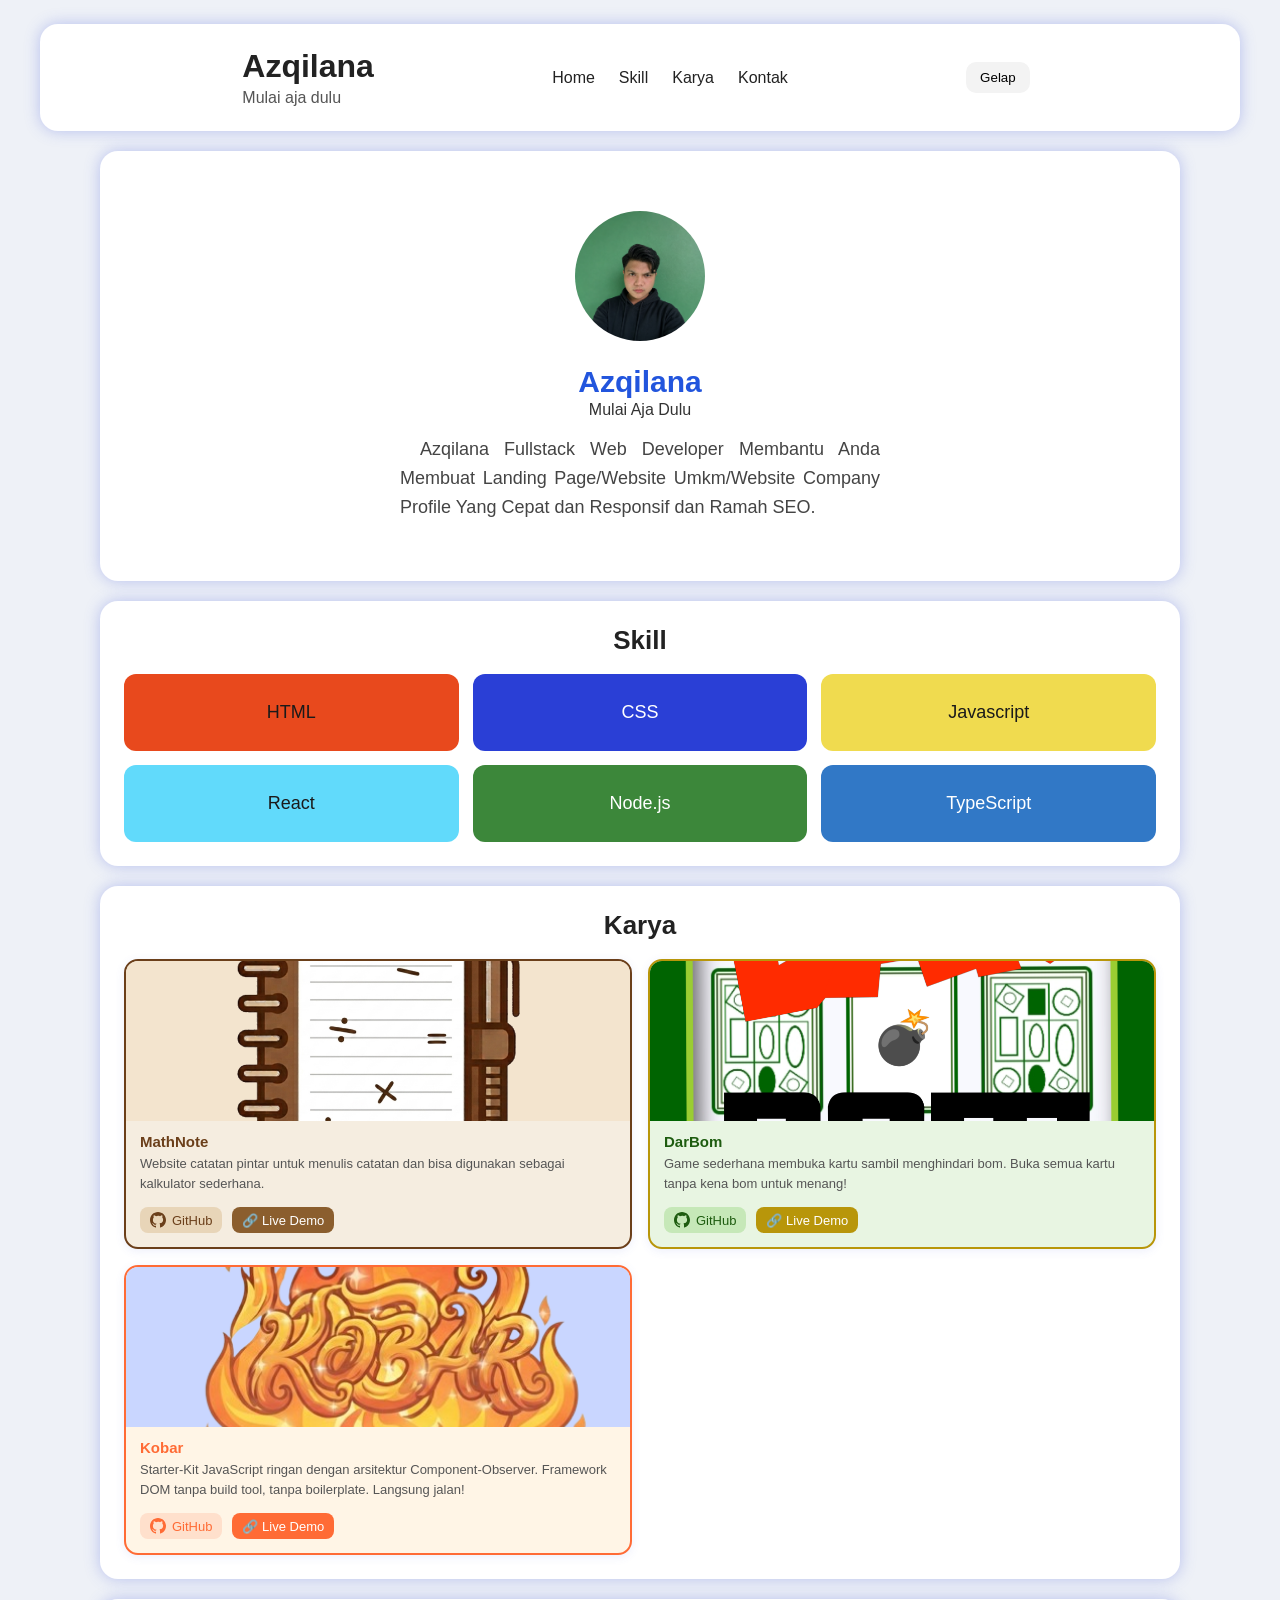
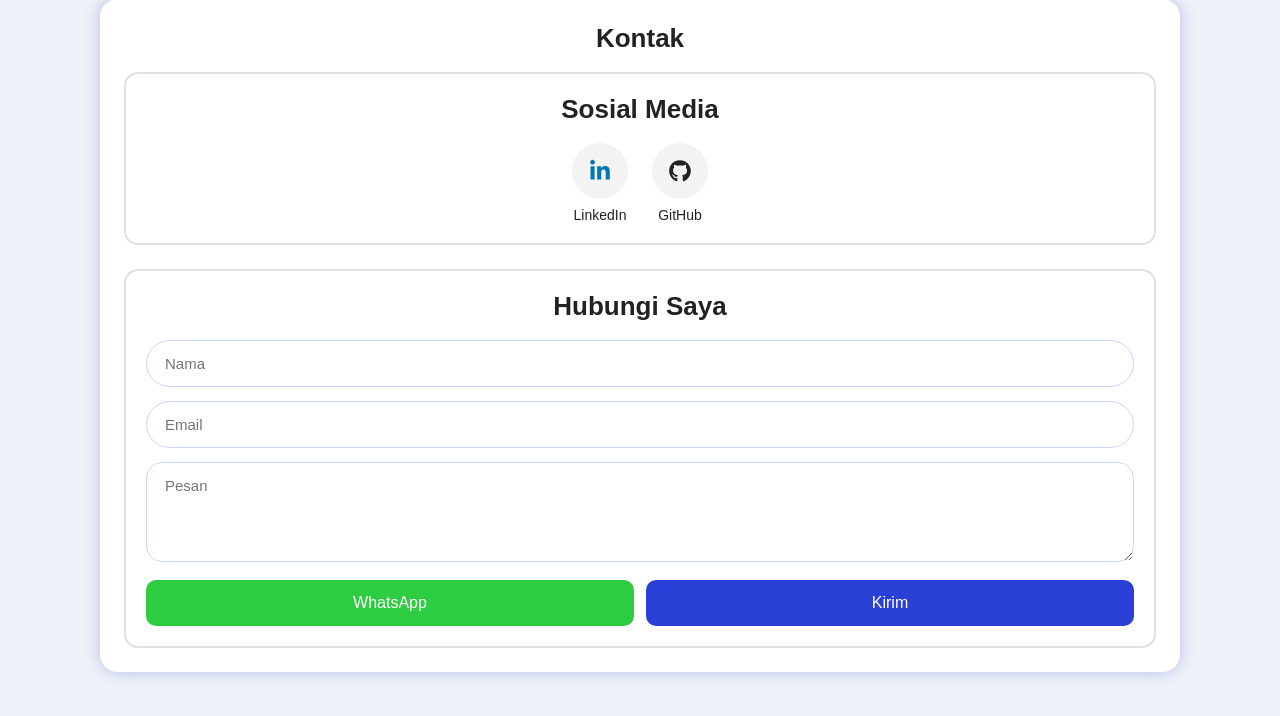
==== commit 80bf0f24: "perbaharui deskripsi" ====
--- a/index.html
+++ b/index.html
@@ -6,22 +6,27 @@
     <meta http-equiv="X-UA-Compatible" content="ie=edge" />
     <meta
       name="description"
-      content="Azqilana junior web developer membantu anda membuat website landing page
-        atau company profile yang responsif dan ramah SEO"
+      content="Azqilana Fullstack Web Developer Membantu Anda Membuat Landing
+          Page/Website Umkm/Website Company Profile Yang Cepat dan Responsif dan
+          Ramah SEO"
     />
-    <meta name="keywords" content="" />
+    <meta
+      name="keywords"
+      content="Fullstack,Website,Developer,UMKM,Website UMKM,Company Profile"
+    />
     <meta name="robots" content="index,follow" />
     <meta name="author" content="azqilana" />
     <meta property="og:title" content="Azqilana | Junior Web Developer" />
     <meta
       property="og:description"
-      content="Azqilana junior web developer membantu anda membuat website landing page
-        atau company profile yang responsif dan ramah SEO"
+      content="Azqilana Fullstack Web Developer Membantu Anda Membuat Landing
+          Page/Website Umkm/Website Company Profile Yang Cepat dan Responsif dan
+          Ramah SEO"
     />
     <meta property="og:image" content="pp.png" />
     <link rel="icon" type="image/x-icon" href="favicon.ico" />
     <link rel="stylesheet" href="index.css" />
-    <title>Azqilana - Junior Web Developer</title>
+    <title>Azqilana - Fullstack Web Developer</title>
   </head>
   <body>
     <!-- SVG Sprite -->
@@ -77,8 +82,9 @@
         <div class="profile-name">Azqilana</div>
         <p class="profile-tagline">Mulai Aja Dulu</p>
         <p id="hero_deskripsi">
-          Azqilana junior web developer membantu anda membuat website landing page
-          atau company profile yang responsif dan ramah SEO.
+          Azqilana Fullstack Web Developer Membantu Anda Membuat Landing
+          Page/Website Umkm/Website Company Profile Yang Cepat dan Responsif dan
+          Ramah SEO.
         </p>
       </div>
 
@@ -114,7 +120,12 @@
                   target="_blank"
                   rel="noopener"
                 >
-                  <svg width="16" height="16" viewBox="0 0 24 24" fill="currentColor">
+                  <svg
+                    width="16"
+                    height="16"
+                    viewBox="0 0 24 24"
+                    fill="currentColor"
+                  >
                     <path
                       d="M12 0C5.37 0 0 5.37 0 12c0 5.3 3.438 9.8 8.205 11.385.6.113.82-.258.82-.577v-2.165c-3.338.726-4.033-1.416-4.033-1.416-.546-1.387-1.333-1.756-1.333-1.756-1.089-.745.083-.729.083-.729 1.205.084 1.839 1.237 1.839 1.237 1.07 1.834 2.807 1.304 3.492.997.107-.775.418-1.305.762-1.604-2.665-.305-5.467-1.334-5.467-5.931 0-1.311.469-2.381 1.236-3.221-.124-.303-.535-1.524.117-3.176 0 0 1.008-.322 3.301 1.23A11.509 11.509 0 0 1 12 5.803c1.02.005 2.047.138 3.006.404 2.291-1.552 3.297-1.23 3.297-1.23.653 1.653.242 2.874.118 3.176.77.84 1.235 1.911 1.235 3.221 0 4.609-2.807 5.624-5.479 5.921.43.372.823 1.102.823 2.222v3.293c0 .319.192.694.801.576C20.566 21.797 24 17.3 24 12c0-6.63-5.37-12-12-12z"
                     />
@@ -148,7 +159,12 @@
                   target="_blank"
                   rel="noopener"
                 >
-                  <svg width="16" height="16" viewBox="0 0 24 24" fill="currentColor">
+                  <svg
+                    width="16"
+                    height="16"
+                    viewBox="0 0 24 24"
+                    fill="currentColor"
+                  >
                     <path
                       d="M12 0C5.37 0 0 5.37 0 12c0 5.3 3.438 9.8 8.205 11.385.6.113.82-.258.82-.577v-2.165c-3.338.726-4.033-1.416-4.033-1.416-.546-1.387-1.333-1.756-1.333-1.756-1.089-.745.083-.729.083-.729 1.205.084 1.839 1.237 1.839 1.237 1.07 1.834 2.807 1.304 3.492.997.107-.775.418-1.305.762-1.604-2.665-.305-5.467-1.334-5.467-5.931 0-1.311.469-2.381 1.236-3.221-.124-.303-.535-1.524.117-3.176 0 0 1.008-.322 3.301 1.23A11.509 11.509 0 0 1 12 5.803c1.02.005 2.047.138 3.006.404 2.291-1.552 3.297-1.23 3.297-1.23.653 1.653.242 2.874.118 3.176.77.84 1.235 1.911 1.235 3.221 0 4.609-2.807 5.624-5.479 5.921.43.372.823 1.102.823 2.222v3.293c0 .319.192.694.801.576C20.566 21.797 24 17.3 24 12c0-6.63-5.37-12-12-12z"
                     />
@@ -183,7 +199,12 @@
                   target="_blank"
                   rel="noopener"
                 >
-                  <svg width="16" height="16" viewBox="0 0 24 24" fill="currentColor">
+                  <svg
+                    width="16"
+                    height="16"
+                    viewBox="0 0 24 24"
+                    fill="currentColor"
+                  >
                     <path
                       d="M12 0C5.37 0 0 5.37 0 12c0 5.3 3.438 9.8 8.205 11.385.6.113.82-.258.82-.577v-2.165c-3.338.726-4.033-1.416-4.033-1.416-.546-1.387-1.333-1.756-1.333-1.756-1.089-.745.083-.729.083-.729 1.205.084 1.839 1.237 1.839 1.237 1.07 1.834 2.807 1.304 3.492.997.107-.775.418-1.305.762-1.604-2.665-.305-5.467-1.334-5.467-5.931 0-1.311.469-2.381 1.236-3.221-.124-.303-.535-1.524.117-3.176 0 0 1.008-.322 3.301 1.23A11.509 11.509 0 0 1 12 5.803c1.02.005 2.047.138 3.006.404 2.291-1.552 3.297-1.23 3.297-1.23.653 1.653.242 2.874.118 3.176.77.84 1.235 1.911 1.235 3.221 0 4.609-2.807 5.624-5.479 5.921.43.372.823 1.102.823 2.222v3.293c0 .319.192.694.801.576C20.566 21.797 24 17.3 24 12c0-6.63-5.37-12-12-12z"
                     />
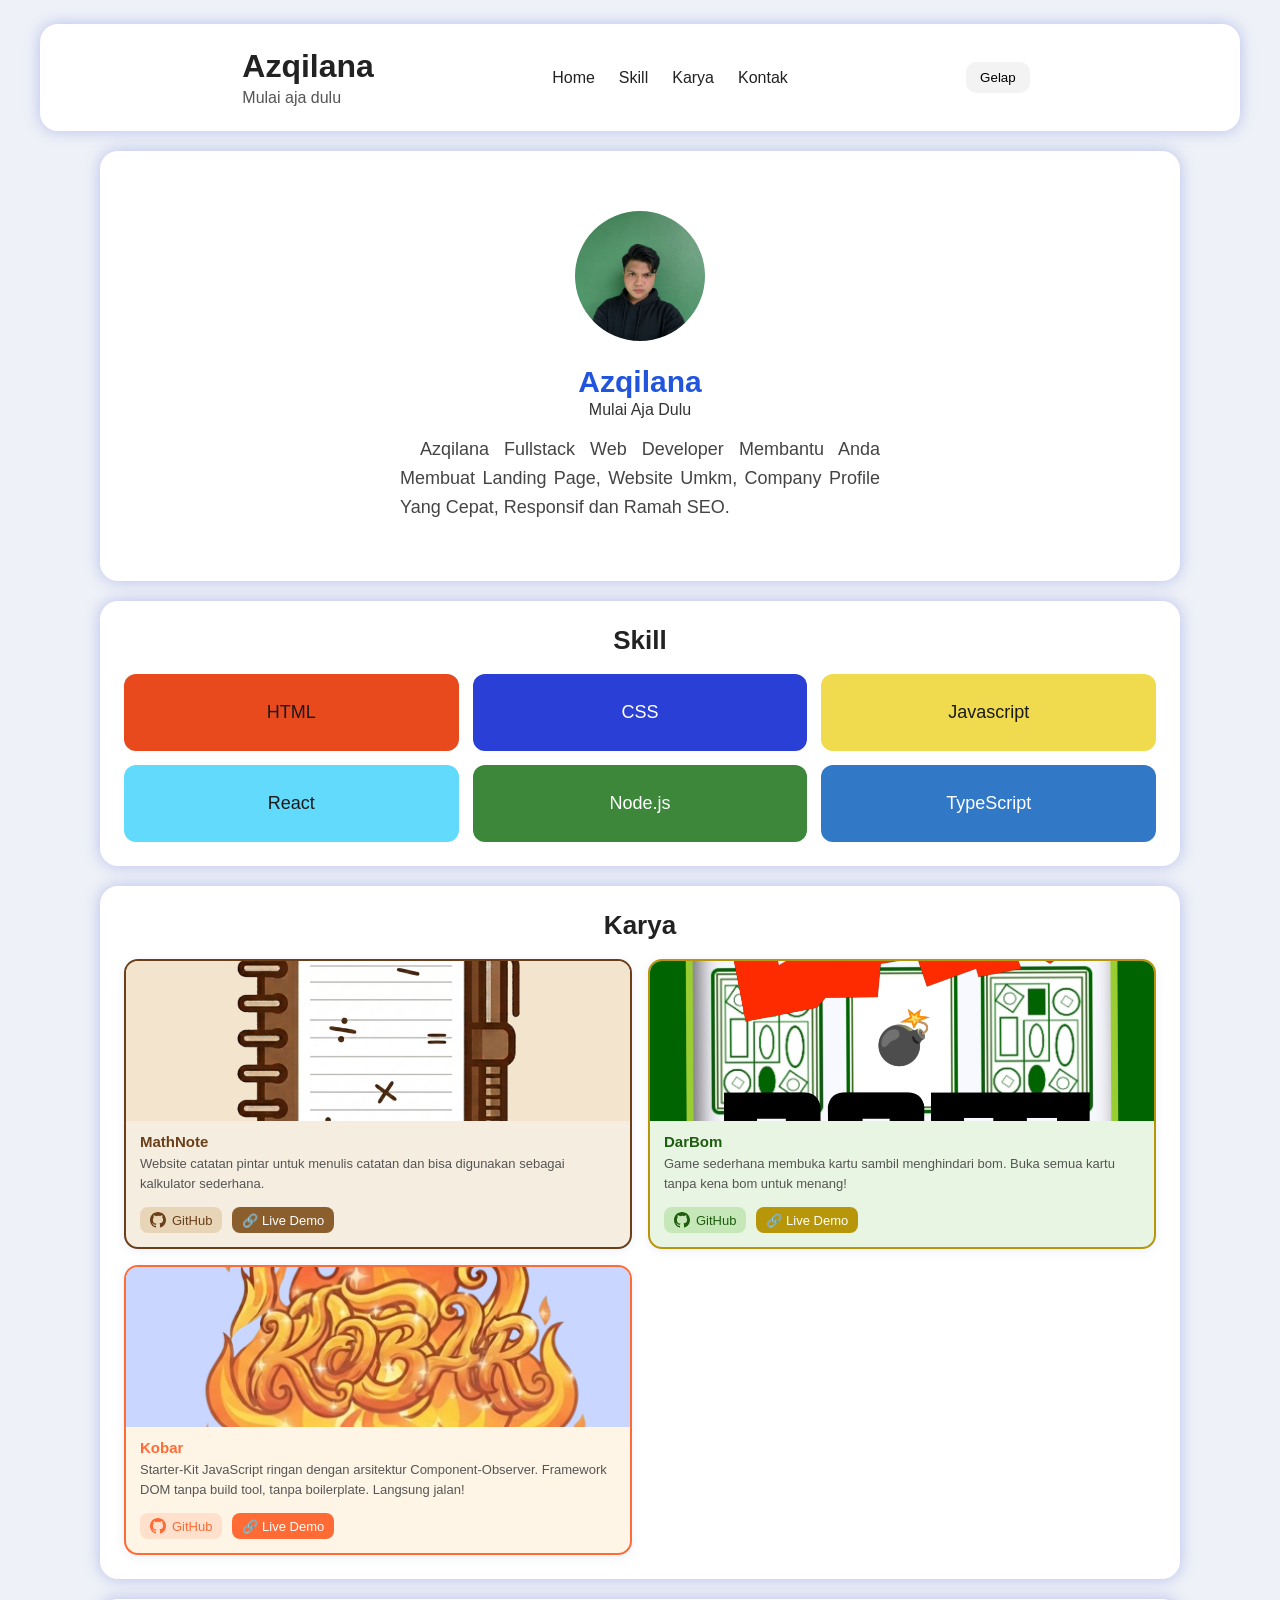
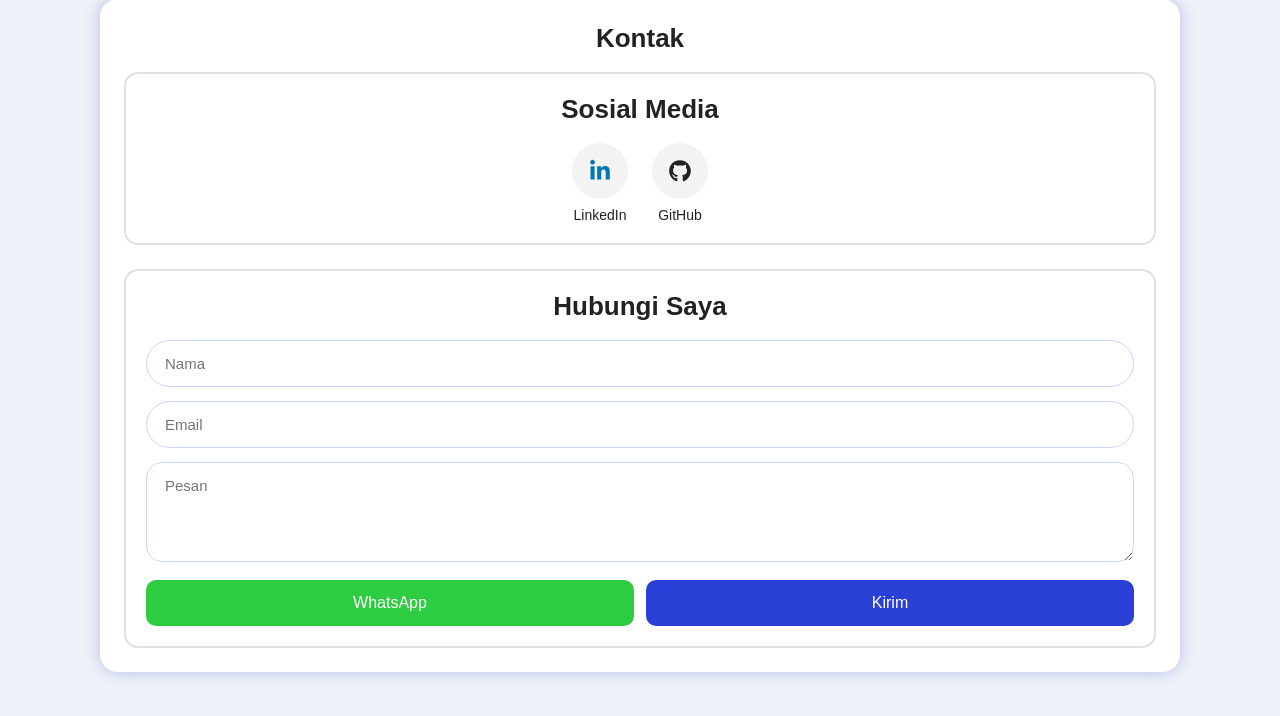
==== commit a783225f: "perbaharui descripsi bio" ====
--- a/index.html
+++ b/index.html
@@ -7,7 +7,7 @@
     <meta
       name="description"
       content="Azqilana Fullstack Web Developer Membantu Anda Membuat Landing
-          Page/Website Umkm/Website Company Profile Yang Cepat dan Responsif dan
+          Page,Website Umkm, Company Profile Yang Cepat, Responsif dan
           Ramah SEO"
     />
     <meta
@@ -20,7 +20,7 @@
     <meta
       property="og:description"
       content="Azqilana Fullstack Web Developer Membantu Anda Membuat Landing
-          Page/Website Umkm/Website Company Profile Yang Cepat dan Responsif dan
+          Page,Website Umkm, Company Profile Yang Cepat, Responsif dan
           Ramah SEO"
     />
     <meta property="og:image" content="pp.png" />
@@ -82,9 +82,8 @@
         <div class="profile-name">Azqilana</div>
         <p class="profile-tagline">Mulai Aja Dulu</p>
         <p id="hero_deskripsi">
-          Azqilana Fullstack Web Developer Membantu Anda Membuat Landing
-          Page/Website Umkm/Website Company Profile Yang Cepat dan Responsif dan
-          Ramah SEO.
+          Azqilana Fullstack Web Developer Membantu Anda Membuat Landing Page,
+          Website Umkm, Company Profile Yang Cepat, Responsif dan Ramah SEO.
         </p>
       </div>
 
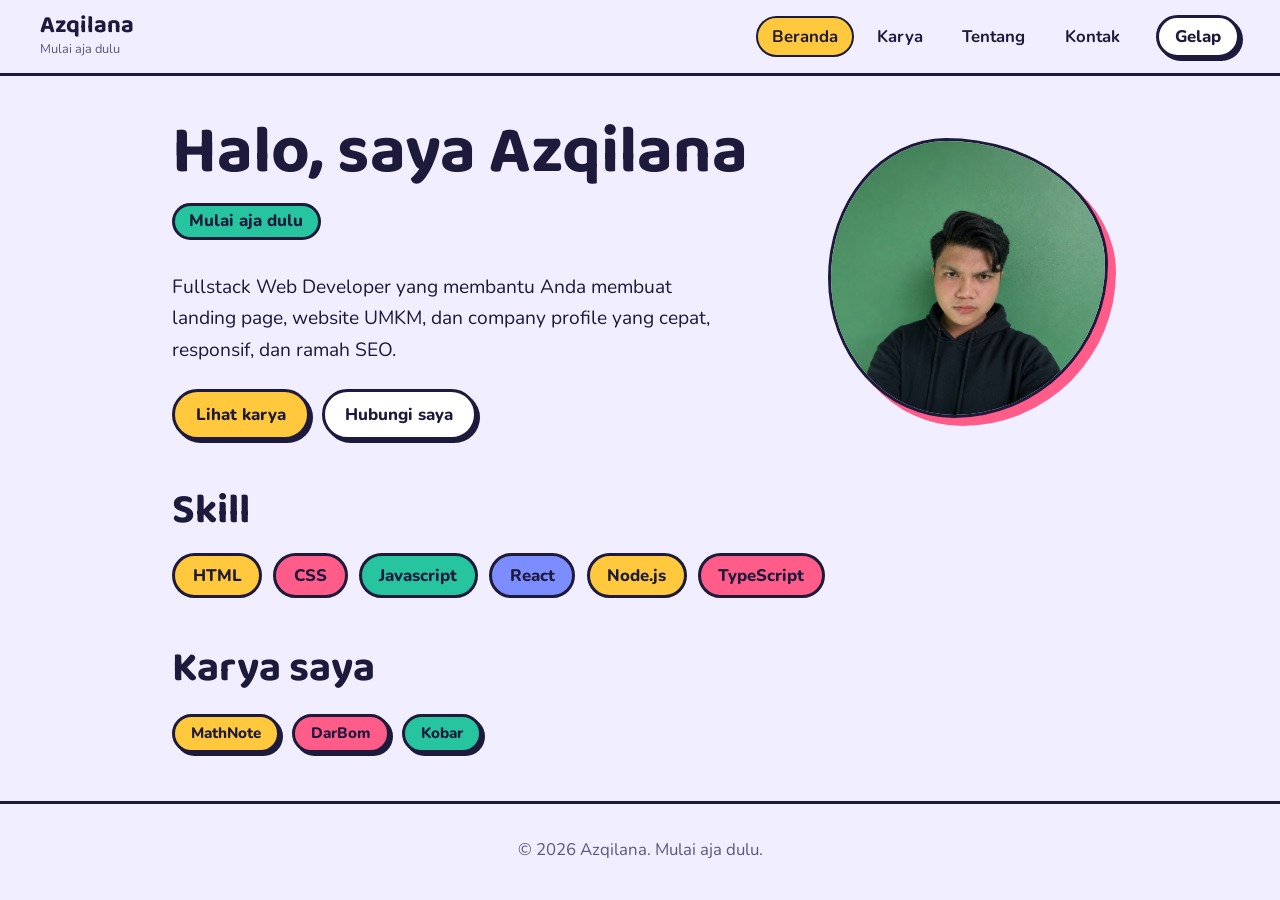
==== commit f3a000fe: "perbaharui desain portofolio" ====
--- a/index.html
+++ b/index.html
@@ -1,294 +1,35 @@
 <!doctype html>
-<html lang="id">
-  <head>
-    <meta charset="UTF-8" />
-    <meta name="viewport" content="width=device-width, initial-scale=1.0" />
-    <meta http-equiv="X-UA-Compatible" content="ie=edge" />
-    <meta
-      name="description"
-      content="Azqilana Fullstack Web Developer Membantu Anda Membuat Landing
-          Page,Website Umkm, Company Profile Yang Cepat, Responsif dan
-          Ramah SEO"
-    />
-    <meta
-      name="keywords"
-      content="Fullstack,Website,Developer,UMKM,Website UMKM,Company Profile"
-    />
-    <meta name="robots" content="index,follow" />
-    <meta name="author" content="azqilana" />
-    <meta property="og:title" content="Azqilana | Junior Web Developer" />
-    <meta
-      property="og:description"
-      content="Azqilana Fullstack Web Developer Membantu Anda Membuat Landing
-          Page,Website Umkm, Company Profile Yang Cepat, Responsif dan
-          Ramah SEO"
-    />
-    <meta property="og:image" content="pp.png" />
-    <link rel="icon" type="image/x-icon" href="favicon.ico" />
-    <link rel="stylesheet" href="index.css" />
-    <title>Azqilana - Fullstack Web Developer</title>
-  </head>
-  <body>
-    <!-- SVG Sprite -->
-    <svg xmlns="http://www.w3.org/2000/svg" style="display: none">
-      <symbol id="linkedin" viewBox="0 0 640 640">
-        <path
-          fill="#0077b5"
-          d="M196.3 512L103.4 512L103.4 212.9L196.3 212.9L196.3 512zM149.8 172.1C120.1 172.1 96 147.5 96 117.8C96 103.5 101.7 89.9 111.8 79.8C121.9 69.7 135.6 64 149.8 64C164 64 177.7 69.7 187.8 79.8C197.9 89.9 203.6 103.6 203.6 117.8C203.6 147.5 179.5 172.1 149.8 172.1zM543.9 512L451.2 512L451.2 366.4C451.2 331.7 450.5 287.2 402.9 287.2C354.6 287.2 347.2 324.9 347.2 363.9L347.2 512L254.4 512L254.4 212.9L343.5 212.9L343.5 253.7L344.8 253.7C357.2 230.2 387.5 205.4 432.7 205.4C526.7 205.4 544 267.3 544 347.7L544 512L543.9 512z"
-        />
-      </symbol>
-      <symbol id="github" viewBox="0 0 640 640">
-        <path
-          fill="currentColor"
-          d="M237.9 461.4C237.9 463.4 235.6 465 232.7 465C229.4 465.3 227.1 463.7 227.1 461.4C227.1 459.4 229.4 457.8 232.3 457.8C235.3 457.5 237.9 459.1 237.9 461.4zM206.8 456.9C206.1 458.9 208.1 461.2 211.1 461.8C213.7 462.8 216.7 461.8 217.3 459.8C217.9 457.8 216 455.5 213 454.6C210.4 453.9 207.5 454.9 206.8 456.9zM251 455.2C248.1 455.9 246.1 457.8 246.4 460.1C246.7 462.1 249.3 463.4 252.3 462.7C255.2 462 257.2 460.1 256.9 458.1C256.6 456.2 253.9 454.9 251 455.2zM316.8 72C178.1 72 72 177.3 72 316C72 426.9 141.8 521.8 241.5 555.2C254.3 557.5 258.8 549.6 258.8 543.1C258.8 536.9 258.5 502.7 258.5 481.7C258.5 481.7 188.5 496.7 173.8 451.9C173.8 451.9 162.4 422.8 146 415.3C146 415.3 123.1 399.6 147.6 399.9C147.6 399.9 172.5 401.9 186.2 425.7C208.1 464.3 244.8 453.2 259.1 446.6C261.4 430.6 267.9 419.5 275.1 412.9C219.2 406.7 162.8 398.6 162.8 302.4C162.8 274.9 170.4 261.1 186.4 243.5C183.8 237 175.3 210.2 189 175.6C209.9 169.1 258 202.6 258 202.6C278 197 299.5 194.1 320.8 194.1C342.1 194.1 363.6 197 383.6 202.6C383.6 202.6 431.7 169 452.6 175.6C466.3 210.3 457.8 237 455.2 243.5C471.2 261.2 481 275 481 302.4C481 398.9 422.1 406.6 366.2 412.9C375.4 420.8 383.2 435.8 383.2 459.3C383.2 493 382.9 534.7 382.9 542.9C382.9 549.4 387.5 557.3 400.2 555C500.2 521.8 568 426.9 568 316C568 177.3 455.5 72 316.8 72zM169.2 416.9C167.9 417.9 168.2 420.2 169.9 422.1C171.5 423.7 173.8 424.4 175.1 423.1C176.4 422.1 176.1 419.8 174.4 417.9C172.8 416.3 170.5 415.6 169.2 416.9zM158.4 408.8C157.7 410.1 158.7 411.7 160.7 412.7C162.3 413.7 164.3 413.4 165 412C165.7 410.7 164.7 409.1 162.7 408.1C160.7 407.5 159.1 407.8 158.4 408.8zM190.8 444.4C189.2 445.7 189.8 448.7 192.1 450.6C194.4 452.9 197.3 453.2 198.6 451.6C199.9 450.3 199.3 447.3 197.3 445.4C195.1 443.1 192.1 442.8 190.8 444.4zM179.4 429.7C177.8 430.7 177.8 433.3 179.4 435.6C181 437.9 183.7 438.9 185 437.9C186.6 436.6 186.6 434 185 431.7C183.6 429.4 181 428.4 179.4 429.7z"
-        />
-      </symbol>
-    </svg>
-
-    <!-- Header -->
-    <div class="card header" id="headerBar">
-      <div class="logo">
-        <h1>Azqilana</h1>
-        <p>Mulai aja dulu</p>
-      </div>
-      <ul class="nav-desktop">
-        <li onclick="scrollToSection('home')">Home</li>
-        <li onclick="scrollToSection('skill')">Skill</li>
-        <li onclick="scrollToSection('karya')">Karya</li>
-        <li onclick="scrollToSection('contact')">Kontak</li>
-      </ul>
-      <button id="tema">Gelap</button>
-      <div class="menu-btn" id="hamburger">
-        <div></div>
-        <div></div>
-        <div></div>
-      </div>
-    </div>
-
-    <!-- Nav Menu (mobile dropdown) -->
-    <div class="nav-menu" id="nav">
-      <ul>
-        <li onclick="scrollToSection('home')">Home</li>
-        <li onclick="scrollToSection('skill')">Skill</li>
-        <li onclick="scrollToSection('karya')">Karya</li>
-        <li onclick="scrollToSection('contact')">Kontak</li>
-      </ul>
-    </div>
-
-    <div class="content-wrap">
-      <!-- Profile -->
-      <div class="card" id="home">
-        <img class="profile-pic" src="pp.png" alt="Foto Profil" />
-        <div class="profile-name">Azqilana</div>
-        <p class="profile-tagline">Mulai Aja Dulu</p>
-        <p id="hero_deskripsi">
-          Azqilana Fullstack Web Developer Membantu Anda Membuat Landing Page,
-          Website Umkm, Company Profile Yang Cepat, Responsif dan Ramah SEO.
-        </p>
-      </div>
-
-      <!-- Skill -->
-      <div class="card" id="skill">
-        <h2>Skill</h2>
-        <div class="skill-grid">
-          <div class="skill-box skill-html">HTML</div>
-          <div class="skill-box skill-css">CSS</div>
-          <div class="skill-box skill-js">Javascript</div>
-          <div class="skill-box skill-react">React</div>
-          <div class="skill-box skill-nodejs">Node.js</div>
-          <div class="skill-box skill-typescript">TypeScript</div>
-        </div>
-      </div>
-
-      <!-- Karya -->
-      <div class="card" id="karya">
-        <h2>Karya</h2>
-        <div class="karya-grid">
-          <div class="karya-item tema-mathnote">
-            <img class="karya-img" src="mathnote.png" alt="MathNote" />
-            <div class="karya-info">
-              <p class="karya-judul">MathNote</p>
-              <p class="karya-desc">
-                Website catatan pintar untuk menulis catatan dan bisa digunakan
-                sebagai kalkulator sederhana.
-              </p>
-              <div class="karya-links">
-                <a
-                  class="karya-github"
-                  href="https://github.com/azqilana/mathnote"
-                  target="_blank"
-                  rel="noopener"
-                >
-                  <svg
-                    width="16"
-                    height="16"
-                    viewBox="0 0 24 24"
-                    fill="currentColor"
-                  >
-                    <path
-                      d="M12 0C5.37 0 0 5.37 0 12c0 5.3 3.438 9.8 8.205 11.385.6.113.82-.258.82-.577v-2.165c-3.338.726-4.033-1.416-4.033-1.416-.546-1.387-1.333-1.756-1.333-1.756-1.089-.745.083-.729.083-.729 1.205.084 1.839 1.237 1.839 1.237 1.07 1.834 2.807 1.304 3.492.997.107-.775.418-1.305.762-1.604-2.665-.305-5.467-1.334-5.467-5.931 0-1.311.469-2.381 1.236-3.221-.124-.303-.535-1.524.117-3.176 0 0 1.008-.322 3.301 1.23A11.509 11.509 0 0 1 12 5.803c1.02.005 2.047.138 3.006.404 2.291-1.552 3.297-1.23 3.297-1.23.653 1.653.242 2.874.118 3.176.77.84 1.235 1.911 1.235 3.221 0 4.609-2.807 5.624-5.479 5.921.43.372.823 1.102.823 2.222v3.293c0 .319.192.694.801.576C20.566 21.797 24 17.3 24 12c0-6.63-5.37-12-12-12z"
-                    />
-                  </svg>
-                  GitHub
-                </a>
-                <a
-                  class="karya-demo"
-                  href="https://mathnote.azqilana.my.id/"
-                  target="_blank"
-                  rel="noopener"
-                >
-                  🔗 Live Demo
-                </a>
-              </div>
-            </div>
-          </div>
-
-          <div class="karya-item tema-darbom">
-            <img class="karya-img" src="DarBom.webp" alt="DarBom" />
-            <div class="karya-info">
-              <p class="karya-judul">DarBom</p>
-              <p class="karya-desc">
-                Game sederhana membuka kartu sambil menghindari bom. Buka semua
-                kartu tanpa kena bom untuk menang!
-              </p>
-              <div class="karya-links">
-                <a
-                  class="karya-github"
-                  href="https://github.com/azqilana/DarBom"
-                  target="_blank"
-                  rel="noopener"
-                >
-                  <svg
-                    width="16"
-                    height="16"
-                    viewBox="0 0 24 24"
-                    fill="currentColor"
-                  >
-                    <path
-                      d="M12 0C5.37 0 0 5.37 0 12c0 5.3 3.438 9.8 8.205 11.385.6.113.82-.258.82-.577v-2.165c-3.338.726-4.033-1.416-4.033-1.416-.546-1.387-1.333-1.756-1.333-1.756-1.089-.745.083-.729.083-.729 1.205.084 1.839 1.237 1.839 1.237 1.07 1.834 2.807 1.304 3.492.997.107-.775.418-1.305.762-1.604-2.665-.305-5.467-1.334-5.467-5.931 0-1.311.469-2.381 1.236-3.221-.124-.303-.535-1.524.117-3.176 0 0 1.008-.322 3.301 1.23A11.509 11.509 0 0 1 12 5.803c1.02.005 2.047.138 3.006.404 2.291-1.552 3.297-1.23 3.297-1.23.653 1.653.242 2.874.118 3.176.77.84 1.235 1.911 1.235 3.221 0 4.609-2.807 5.624-5.479 5.921.43.372.823 1.102.823 2.222v3.293c0 .319.192.694.801.576C20.566 21.797 24 17.3 24 12c0-6.63-5.37-12-12-12z"
-                    />
-                  </svg>
-                  GitHub
-                </a>
-                <a
-                  class="karya-demo"
-                  href="https://darbom.azqilana.my.id/"
-                  target="_blank"
-                  rel="noopener"
-                >
-                  🔗 Live Demo
-                </a>
-              </div>
-            </div>
-          </div>
-
-          <div class="karya-item tema-kobar">
-            <img class="karya-img" src="kobar-logo.png" alt="Kobar" />
-            <div class="karya-info">
-              <p class="karya-judul">Kobar</p>
-              <p class="karya-desc">
-                Starter-Kit JavaScript ringan dengan arsitektur
-                Component-Observer. Framework DOM tanpa build tool, tanpa
-                boilerplate. Langsung jalan!
-              </p>
-              <div class="karya-links">
-                <a
-                  class="karya-github"
-                  href="https://github.com/azqilana/kobar"
-                  target="_blank"
-                  rel="noopener"
-                >
-                  <svg
-                    width="16"
-                    height="16"
-                    viewBox="0 0 24 24"
-                    fill="currentColor"
-                  >
-                    <path
-                      d="M12 0C5.37 0 0 5.37 0 12c0 5.3 3.438 9.8 8.205 11.385.6.113.82-.258.82-.577v-2.165c-3.338.726-4.033-1.416-4.033-1.416-.546-1.387-1.333-1.756-1.333-1.756-1.089-.745.083-.729.083-.729 1.205.084 1.839 1.237 1.839 1.237 1.07 1.834 2.807 1.304 3.492.997.107-.775.418-1.305.762-1.604-2.665-.305-5.467-1.334-5.467-5.931 0-1.311.469-2.381 1.236-3.221-.124-.303-.535-1.524.117-3.176 0 0 1.008-.322 3.301 1.23A11.509 11.509 0 0 1 12 5.803c1.02.005 2.047.138 3.006.404 2.291-1.552 3.297-1.23 3.297-1.23.653 1.653.242 2.874.118 3.176.77.84 1.235 1.911 1.235 3.221 0 4.609-2.807 5.624-5.479 5.921.43.372.823 1.102.823 2.222v3.293c0 .319.192.694.801.576C20.566 21.797 24 17.3 24 12c0-6.63-5.37-12-12-12z"
-                    />
-                  </svg>
-                  GitHub
-                </a>
-                <a
-                  class="karya-demo"
-                  href="https://kobar.azqilana.my.id/"
-                  target="_blank"
-                  rel="noopener"
-                >
-                  🔗 Live Demo
-                </a>
-              </div>
-            </div>
-          </div>
-        </div>
-      </div>
-
-      <!-- Contact -->
-      <div class="card" id="contact">
-        <h2>Kontak</h2>
-        <div class="sosmed-section">
-          <h2>Sosial Media</h2>
-          <div class="sosmed-row">
-            <a
-              class="sosmed-link"
-              href="https://linkedin.com/in/muhammadazqilana"
-              target="_blank"
-              rel="noopener"
-            >
-              <span class="sosmed-icon"
-                ><svg><use href="#linkedin"></use></svg
-              ></span>
-              LinkedIn
-            </a>
-            <a
-              class="sosmed-link"
-              href="https://github.com/azqilana"
-              target="_blank"
-              rel="noopener"
-            >
-              <span class="sosmed-icon"
-                ><svg><use href="#github"></use></svg
-              ></span>
-              GitHub
-            </a>
-          </div>
-        </div>
-
-        <div class="form-section">
-          <h2>Hubungi Saya</h2>
-          <form id="contactForm">
-            <input
-              class="contact-input"
-              type="text"
-              id="nama"
-              placeholder="Nama"
-              required
-            />
-            <input
-              class="contact-input"
-              type="email"
-              id="email"
-              placeholder="Email"
-              required
-            />
-            <textarea
-              class="contact-textarea"
-              id="pesan"
-              placeholder="Pesan"
-              required
-            ></textarea>
-            <div class="btn-row">
-              <button type="button" id="whatsapp" class="btn-whatsapp">
-                WhatsApp
-              </button>
-              <button type="button" id="kirim" class="btn-kirim">Kirim</button>
-            </div>
-          </form>
-        </div>
-      </div>
-    </div>
-
-    <script src="index.js"></script>
-  </body>
+<html lang="id" data-theme="light">
+<head>
+<meta charset="UTF-8">
+<meta name="viewport" content="width=device-width, initial-scale=1">
+<title>Beranda | Azqilana</title>
+<meta name="description" content="Azqilana, Fullstack Web Developer yang membantu membuat landing page, website UMKM, dan company profile yang cepat, responsif, dan ramah SEO.">
+<meta property="og:title" content="Azqilana | Junior Web Developer">
+<meta property="og:description" content="Azqilana, Fullstack Web Developer yang membantu membuat landing page, website UMKM, dan company profile yang cepat, responsif, dan ramah SEO.">
+<meta property="og:image" content="pp.png">
+<link rel="icon" href="favicon.ico">
+<link rel="preconnect" href="https://fonts.googleapis.com">
+<link rel="stylesheet" href="https://fonts.googleapis.com/css2?family=Baloo+2:wght@700;800&family=Nunito:wght@400;700;800&display=swap">
+<link rel="stylesheet" href="style.css">
+<script>(function(){var t,m=/[?&]tema=(dark|light)/.exec(location.search);t=m&&m[1];try{t=t||localStorage.getItem("tema")}catch(e){}if(!t&&/^tema:(dark|light)$/.test(window.name))t=window.name.slice(5);t=t||(matchMedia("(prefers-color-scheme: dark)").matches?"dark":"light");document.documentElement.dataset.theme=t})()</script>
+</head>
+<body data-page="index.html">
+<main>
+<section class="hero">
+<div>
+<h1>Halo, saya Azqilana</h1>
+<p class="tag">Mulai aja dulu</p>
+<p class="lead">Fullstack Web Developer yang membantu Anda membuat landing page, website UMKM, dan company profile yang cepat, responsif, dan ramah SEO.</p>
+<div class="row"><a class="btn" href="karya.html">Lihat karya</a><a class="btn alt" href="kontak.html">Hubungi saya</a></div>
+</div>
+<img class="photo" src="pp.png" alt="Foto profil Azqilana">
+</section>
+<h2>Skill</h2>
+<ul class="chips"><li>HTML</li><li>CSS</li><li>Javascript</li><li>React</li><li>Node.js</li><li>TypeScript</li></ul>
+<h2>Karya saya</h2>
+<div class="row"><a class="btn sm" href="karya.html">MathNote</a><a class="btn sm pink" href="karya.html">DarBom</a><a class="btn sm mint" href="karya.html">Kobar</a></div>
+</main>
+<script src="site.js"></script>
+</body>
 </html>
--- a/style.css
+++ b/style.css
@@ -0,0 +1,58 @@
+:root{--bg:#F1EEFF;--card:#fff;--ink:#1D1A3B;--muted:#5B5780;--line:#1D1A3B;--pink:#FF5C8A;--yellow:#FFC83D;--mint:#27C4A0;--blue:#7B8DFF;--on:#1D1A3B;--err:#C2185B}
+[data-theme=dark]{--bg:#16132E;--card:#231F47;--ink:#F3F0FF;--muted:#B7B2DB;--line:#F3F0FF;--err:#FF7FA5}
+*{box-sizing:border-box}
+html{scroll-padding-top:90px}
+body{margin:0;background:var(--bg);color:var(--ink);font:1.05rem/1.65 Nunito,system-ui,sans-serif;padding-top:env(safe-area-inset-top)}
+h1,h2,h3,.logo b{font-family:"Baloo 2",Nunito,system-ui,sans-serif;line-height:1.1;margin:0}
+:focus-visible{outline:3px solid var(--blue);outline-offset:3px}
+.bar{position:sticky;top:0;z-index:5;display:flex;flex-wrap:wrap;align-items:center;gap:.5rem 1.25rem;padding:.8rem clamp(1rem,4vw,2.5rem);background:var(--bg);border-bottom:3px solid var(--line)}
+.logo{display:flex;flex-direction:column;text-decoration:none;color:inherit;margin-right:auto}
+.logo b{font-size:1.5rem}.logo small{color:var(--muted);font-size:.8rem}
+nav{display:flex;gap:.4rem;flex-wrap:wrap}
+nav a{padding:.3rem .9rem;border-radius:99px;text-decoration:none;color:inherit;font-weight:700;border:2px solid transparent}
+nav a:hover{border-color:var(--line)}
+nav a[aria-current]{background:var(--yellow);color:var(--on);border-color:var(--line)}
+button,.btn{font:inherit;font-weight:800;cursor:pointer;border:3px solid var(--line);border-radius:99px;padding:.55rem 1.3rem;color:var(--on);background:var(--yellow);text-decoration:none;display:inline-flex;align-items:center;justify-content:center;gap:.55rem;box-shadow:3px 3px 0 var(--line);transition:transform .12s,box-shadow .12s}
+button:hover,.btn:hover{transform:translate(-1px,-1px);box-shadow:5px 5px 0 var(--line)}
+button:active,.btn:active{transform:translate(2px,2px);box-shadow:1px 1px 0 var(--line)}
+button:disabled{opacity:.7;cursor:wait}
+#tema{background:var(--card);color:var(--ink);padding:.3rem 1rem}
+.btn.alt{background:var(--card);color:var(--ink)}
+.btn.sm{padding:.25rem 1rem;font-size:.95rem}
+.pink{background:var(--pink)}.mint{background:var(--mint)}
+main{max-width:1000px;margin:0 auto;padding:2.5rem clamp(1rem,4vw,2rem) 3rem}
+h1{font-size:clamp(2.4rem,7vw,4.2rem)}
+h2{font-size:clamp(1.8rem,5vw,2.6rem);margin:3rem 0 1.2rem}
+main>h2:first-child{margin-top:0}
+.lead{font-size:1.2rem;max-width:34rem}
+.hero{display:grid;grid-template-columns:1fr 280px;gap:2.5rem;align-items:center}
+.photo{width:100%;aspect-ratio:1;object-fit:cover;background:var(--yellow);border:3px solid var(--line);border-radius:42% 58% 55% 45%/50% 45% 55% 50%;box-shadow:8px 8px 0 var(--pink)}
+.tag{display:inline-block;background:var(--mint);color:var(--on);border:3px solid var(--line);border-radius:99px;padding:.1rem .9rem;font-weight:800;margin:.8rem 0}
+.row{display:flex;flex-wrap:wrap;gap:.75rem;margin-top:1.4rem}
+.chips{display:flex;flex-wrap:wrap;gap:.7rem;padding:0;margin:0;list-style:none}
+.chips li{padding:.35rem 1.1rem;border:3px solid var(--line);border-radius:99px;font-weight:800;color:var(--on)}
+.chips li:nth-child(4n+1){background:var(--yellow)}.chips li:nth-child(4n+2){background:var(--pink)}
+.chips li:nth-child(4n+3){background:var(--mint)}.chips li:nth-child(4n){background:var(--blue)}
+.grid{display:grid;grid-template-columns:repeat(auto-fit,minmax(270px,1fr));gap:1.8rem}
+.card{background:var(--card);border:3px solid var(--line);border-radius:22px;overflow:hidden;box-shadow:7px 7px 0 var(--c,var(--pink));display:flex;flex-direction:column}
+.card img{width:100%;aspect-ratio:4/3;height:auto;object-fit:cover;object-position:center;background:var(--c);border-bottom:3px solid var(--line)}
+.card img.logo{object-fit:contain;padding:1rem}
+.card>div{padding:1.2rem 1.4rem 1.5rem;display:flex;flex-direction:column;gap:.7rem;flex:1}
+.card h3{font-size:1.6rem}.card p{margin:0;color:var(--muted)}
+.card .row{margin-top:auto;padding-top:.4rem}
+.about{display:grid;grid-template-columns:260px 1fr;gap:2.5rem;align-items:start}
+.about p{max-width:36rem;margin:0 0 1rem}
+.contact{display:grid;grid-template-columns:1fr 1fr;gap:2rem;align-items:start}
+.box{background:var(--card);border:3px solid var(--line);border-radius:22px;padding:1.5rem;box-shadow:7px 7px 0 var(--c,var(--blue))}
+.box h2{margin:0 0 1rem;font-size:1.7rem}
+.social{display:flex;flex-direction:column;gap:.9rem;align-items:flex-start}
+input,textarea{width:100%;font:inherit;padding:.7rem 1rem;margin-bottom:.9rem;border:3px solid var(--line);border-radius:14px;background:var(--bg);color:var(--ink)}
+textarea{min-height:140px;resize:vertical}
+.err{min-height:1.5rem;color:var(--err);font-weight:700;margin:0 0 .6rem}
+footer{text-align:center;padding:2rem 1rem;color:var(--muted);border-top:3px solid var(--line)}
+@media(max-width:760px){.hero,.about,.contact{grid-template-columns:1fr}.hero .photo{order:-1;max-width:240px}.about .photo{max-width:220px}}
+@media(prefers-reduced-motion:reduce){*{transition:none!important}}
+.ic{display:inline-grid;place-items:center;flex:none;width:2rem;height:2rem;background:#fff;color:#1D1A3B;border:2px solid var(--line);border-radius:50%}
+.ic svg{width:1.2rem;height:1.2rem}
+.btn.sm .ic{width:1.6rem;height:1.6rem}
+.btn.sm .ic svg{width:.95rem;height:.95rem}
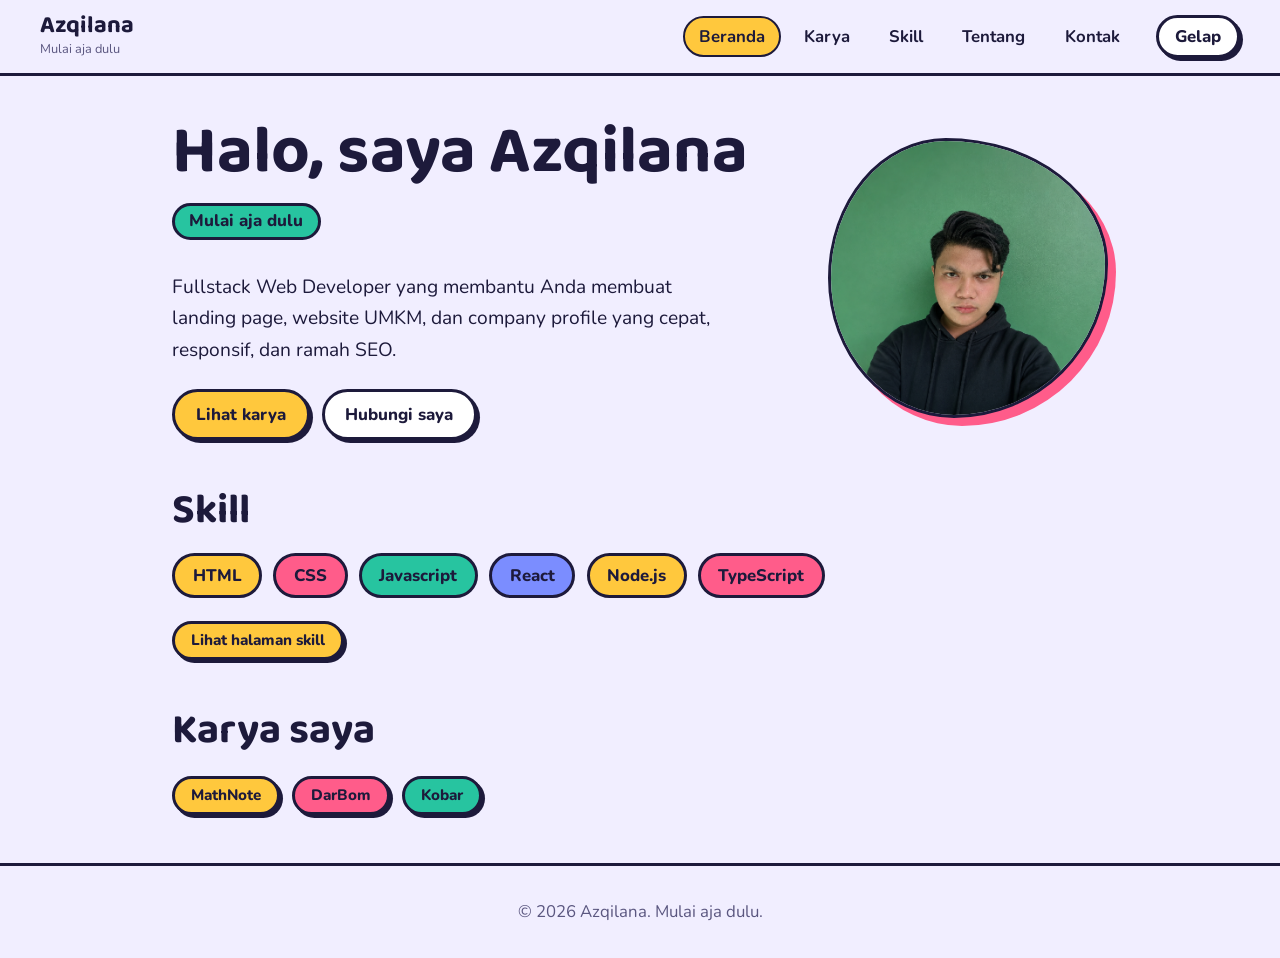
==== commit 892d7f98: "update tampilan and add skill page" ====
--- a/index.html
+++ b/index.html
@@ -27,6 +27,7 @@
 </section>
 <h2>Skill</h2>
 <ul class="chips"><li>HTML</li><li>CSS</li><li>Javascript</li><li>React</li><li>Node.js</li><li>TypeScript</li></ul>
+<div class="row"><a class="btn sm" href="skill.html">Lihat halaman skill</a></div>
 <h2>Karya saya</h2>
 <div class="row"><a class="btn sm" href="karya.html">MathNote</a><a class="btn sm pink" href="karya.html">DarBom</a><a class="btn sm mint" href="karya.html">Kobar</a></div>
 </main>
--- a/style.css
+++ b/style.css
@@ -50,7 +50,30 @@
 textarea{min-height:140px;resize:vertical}
 .err{min-height:1.5rem;color:var(--err);font-weight:700;margin:0 0 .6rem}
 footer{text-align:center;padding:2rem 1rem;color:var(--muted);border-top:3px solid var(--line)}
-@media(max-width:760px){.hero,.about,.contact{grid-template-columns:1fr}.hero .photo{order:-1;max-width:240px}.about .photo{max-width:220px}}
+.skills{display:grid;grid-template-columns:repeat(auto-fit,minmax(200px,1fr));gap:1.5rem}
+.sk{background:var(--card);border:3px solid var(--line);border-radius:18px;overflow:hidden;box-shadow:5px 5px 0 var(--c,var(--yellow))}
+.sk h3{background:var(--c,var(--yellow));color:var(--on);padding:.7rem 1rem;border-bottom:3px solid var(--line);font-size:1.4rem}
+.sk p{margin:0;padding:.9rem 1rem 1.1rem;color:var(--muted)}
+#menu{display:none;background:var(--card);color:var(--ink)}
+.bars{display:block;width:20px;height:3px;border-radius:2px;background:currentColor;box-shadow:0 -7px 0 currentColor,0 7px 0 currentColor}
+#tema .ico{display:none}
+@media(max-width:760px){
+.bar{flex-wrap:nowrap;gap:.6rem;padding:.55rem 1rem}
+.logo{min-width:0}.logo b{font-size:1.3rem}.logo small{display:none}
+#tema,#menu{min-width:46px;min-height:46px;padding:0 .8rem;display:inline-flex;align-items:center;justify-content:center}
+#tema .lbl{display:none}#tema .ico{display:inline;font-size:1.25rem;line-height:1}
+nav{display:none;position:absolute;top:100%;left:0;right:0;flex-direction:column;gap:.3rem;padding:.6rem 1rem 1rem;background:var(--bg);border-bottom:3px solid var(--line)}
+nav.open{display:flex}
+nav a{padding:.8rem 1rem;min-height:48px;display:flex;align-items:center;font-size:1.1rem;border-radius:14px}
+main{padding-top:1.8rem}
+.hero,.about,.contact{grid-template-columns:1fr}
+.hero{text-align:center;justify-items:center;gap:1.5rem}
+.hero .photo{order:-1;width:200px;max-width:60vw}
+.hero .lead{margin-inline:auto}.hero .row{justify-content:center}
+.btn{min-height:44px}.hero .btn{min-height:48px}
+.about .photo{width:200px;max-width:60vw;margin-inline:auto}
+.skills{grid-template-columns:1fr 1fr;gap:1.1rem}
+}
 @media(prefers-reduced-motion:reduce){*{transition:none!important}}
 .ic{display:inline-grid;place-items:center;flex:none;width:2rem;height:2rem;background:#fff;color:#1D1A3B;border:2px solid var(--line);border-radius:50%}
 .ic svg{width:1.2rem;height:1.2rem}
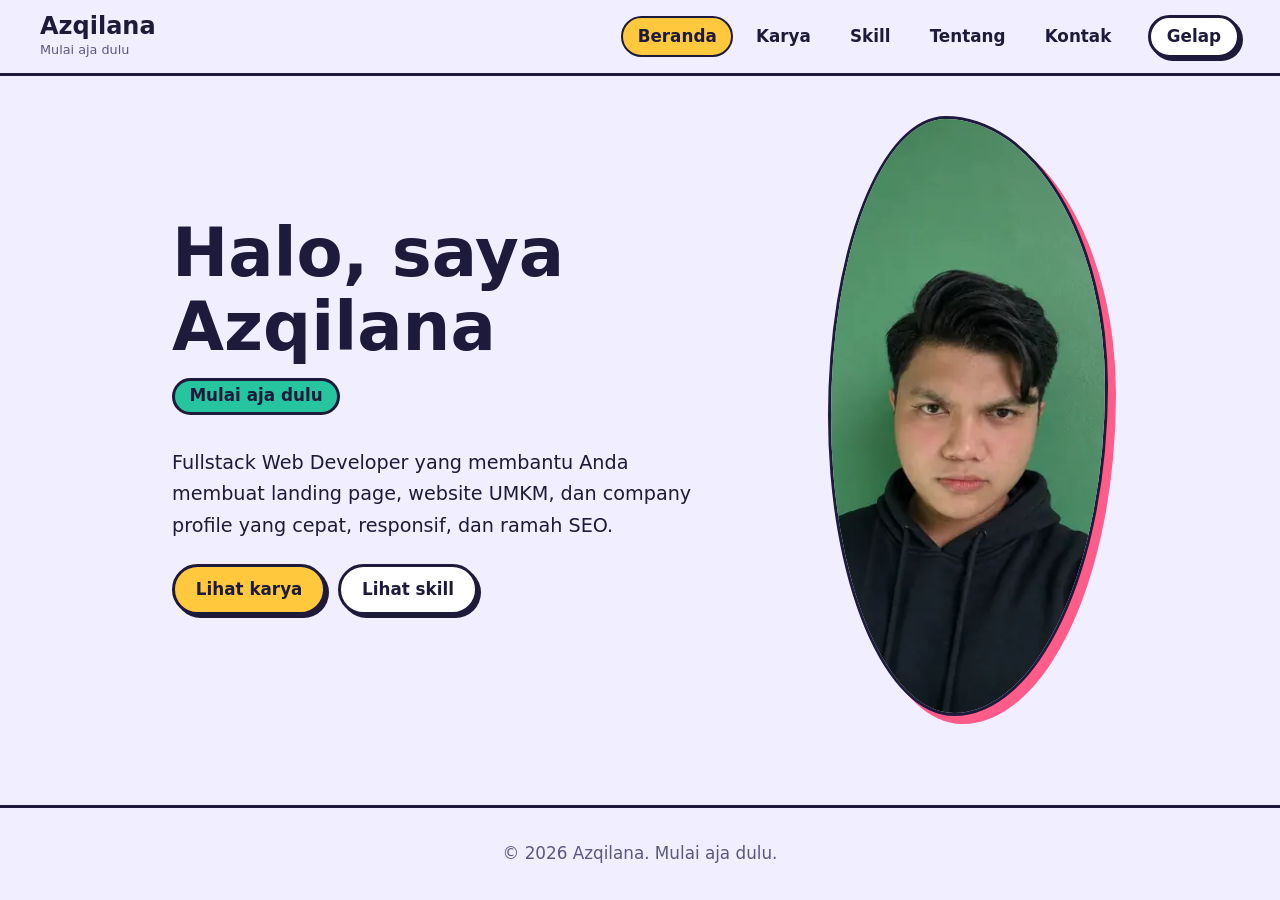
==== commit 9be4f32c: "rubah tampilan beranda dan kompres file gambar" ====
--- a/index.html
+++ b/index.html
@@ -7,30 +7,25 @@
 <meta name="description" content="Azqilana, Fullstack Web Developer yang membantu membuat landing page, website UMKM, dan company profile yang cepat, responsif, dan ramah SEO.">
 <meta property="og:title" content="Azqilana | Junior Web Developer">
 <meta property="og:description" content="Azqilana, Fullstack Web Developer yang membantu membuat landing page, website UMKM, dan company profile yang cepat, responsif, dan ramah SEO.">
-<meta property="og:image" content="pp.png">
+<meta property="og:image" content="https://azqilana.my.id/pp.jpg">
 <link rel="icon" href="favicon.ico">
-<link rel="preconnect" href="https://fonts.googleapis.com">
-<link rel="stylesheet" href="https://fonts.googleapis.com/css2?family=Baloo+2:wght@700;800&family=Nunito:wght@400;700;800&display=swap">
 <link rel="stylesheet" href="style.css">
 <script>(function(){var t,m=/[?&]tema=(dark|light)/.exec(location.search);t=m&&m[1];try{t=t||localStorage.getItem("tema")}catch(e){}if(!t&&/^tema:(dark|light)$/.test(window.name))t=window.name.slice(5);t=t||(matchMedia("(prefers-color-scheme: dark)").matches?"dark":"light");document.documentElement.dataset.theme=t})()</script>
 </head>
 <body data-page="index.html">
+<header class="bar"><a class="logo" href="index.html"><b>Azqilana</b><small>Mulai aja dulu</small></a><nav id="nav" aria-label="Menu utama"><a href="index.html" aria-current="page">Beranda</a><a href="karya.html">Karya</a><a href="skill.html">Skill</a><a href="tentang.html">Tentang</a><a href="kontak.html">Kontak</a></nav><button id="tema" type="button"><span class="ico" aria-hidden="true">☾︎</span><span class="lbl">Gelap</span></button><button id="menu" type="button" aria-label="Buka menu" aria-expanded="false" aria-controls="nav"><span class="bars"></span></button></header>
 <main>
 <section class="hero">
 <div>
 <h1>Halo, saya Azqilana</h1>
 <p class="tag">Mulai aja dulu</p>
 <p class="lead">Fullstack Web Developer yang membantu Anda membuat landing page, website UMKM, dan company profile yang cepat, responsif, dan ramah SEO.</p>
-<div class="row"><a class="btn" href="karya.html">Lihat karya</a><a class="btn alt" href="kontak.html">Hubungi saya</a></div>
+<div class="row"><a class="btn" href="karya.html">Lihat karya</a><a class="btn alt" href="skill.html">Lihat skill</a></div>
 </div>
-<img class="photo" src="pp.png" alt="Foto profil Azqilana">
+<img class="photo" src="pp.webp" width="600" height="600" alt="Foto profil Azqilana" fetchpriority="high" decoding="async">
 </section>
-<h2>Skill</h2>
-<ul class="chips"><li>HTML</li><li>CSS</li><li>Javascript</li><li>React</li><li>Node.js</li><li>TypeScript</li></ul>
-<div class="row"><a class="btn sm" href="skill.html">Lihat halaman skill</a></div>
-<h2>Karya saya</h2>
-<div class="row"><a class="btn sm" href="karya.html">MathNote</a><a class="btn sm pink" href="karya.html">DarBom</a><a class="btn sm mint" href="karya.html">Kobar</a></div>
 </main>
+<footer>© 2026 Azqilana. Mulai aja dulu.</footer>
 <script src="site.js"></script>
 </body>
 </html>
--- a/style.css
+++ b/style.css
@@ -2,8 +2,8 @@
 [data-theme=dark]{--bg:#16132E;--card:#231F47;--ink:#F3F0FF;--muted:#B7B2DB;--line:#F3F0FF;--err:#FF7FA5}
 *{box-sizing:border-box}
 html{scroll-padding-top:90px}
-body{margin:0;background:var(--bg);color:var(--ink);font:1.05rem/1.65 Nunito,system-ui,sans-serif;padding-top:env(safe-area-inset-top)}
-h1,h2,h3,.logo b{font-family:"Baloo 2",Nunito,system-ui,sans-serif;line-height:1.1;margin:0}
+body{min-height:100vh;min-height:100dvh;display:flex;flex-direction:column;margin:0;background:var(--bg);color:var(--ink);font:1.05rem/1.65 system-ui,-apple-system,"Segoe UI",Roboto,"Helvetica Neue",Arial,sans-serif;padding-top:env(safe-area-inset-top)}
+h1,h2,h3,.logo b{font-family:ui-rounded,"Arial Rounded MT Bold","Trebuchet MS",system-ui,-apple-system,"Segoe UI",Roboto,sans-serif;font-weight:800;line-height:1.1;margin:0}
 :focus-visible{outline:3px solid var(--blue);outline-offset:3px}
 .bar{position:sticky;top:0;z-index:5;display:flex;flex-wrap:wrap;align-items:center;gap:.5rem 1.25rem;padding:.8rem clamp(1rem,4vw,2.5rem);background:var(--bg);border-bottom:3px solid var(--line)}
 .logo{display:flex;flex-direction:column;text-decoration:none;color:inherit;margin-right:auto}
@@ -71,6 +71,7 @@
 .hero .photo{order:-1;width:200px;max-width:60vw}
 .hero .lead{margin-inline:auto}.hero .row{justify-content:center}
 .btn{min-height:44px}.hero .btn{min-height:48px}
+.hero .row{width:100%}.hero .row .btn{flex:1 1 140px}
 .about .photo{width:200px;max-width:60vw;margin-inline:auto}
 .skills{grid-template-columns:1fr 1fr;gap:1.1rem}
 }
@@ -79,3 +80,4 @@
 .ic svg{width:1.2rem;height:1.2rem}
 .btn.sm .ic{width:1.6rem;height:1.6rem}
 .btn.sm .ic svg{width:.95rem;height:.95rem}
+main{flex:1;width:100%}
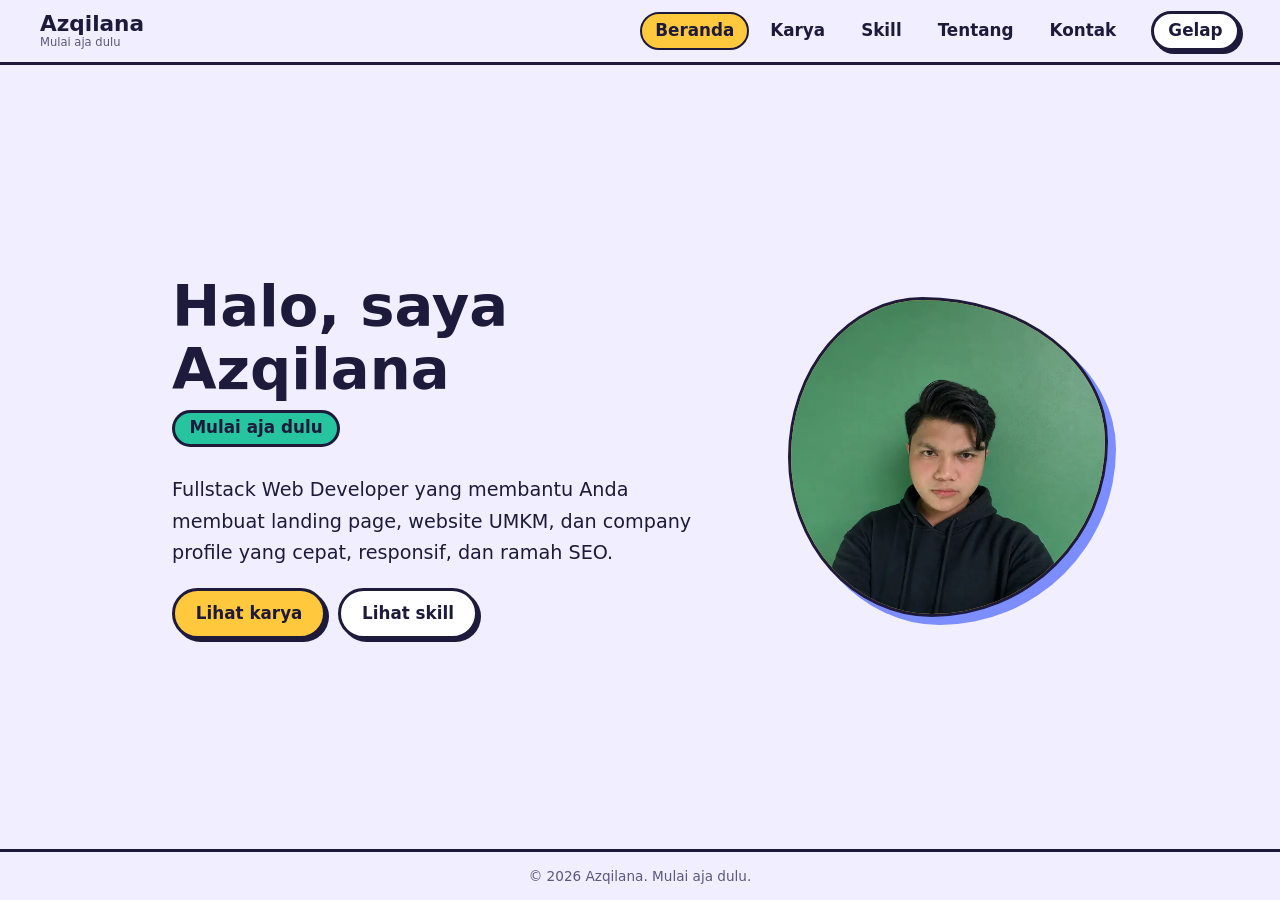
==== commit 079ca8e4: "membuat ai catalog" ====
--- a/index.html
+++ b/index.html
@@ -1,31 +1,101 @@
 <!doctype html>
 <html lang="id" data-theme="light">
-<head>
-<meta charset="UTF-8">
-<meta name="viewport" content="width=device-width, initial-scale=1">
-<title>Beranda | Azqilana</title>
-<meta name="description" content="Azqilana, Fullstack Web Developer yang membantu membuat landing page, website UMKM, dan company profile yang cepat, responsif, dan ramah SEO.">
-<meta property="og:title" content="Azqilana | Junior Web Developer">
-<meta property="og:description" content="Azqilana, Fullstack Web Developer yang membantu membuat landing page, website UMKM, dan company profile yang cepat, responsif, dan ramah SEO.">
-<meta property="og:image" content="https://azqilana.my.id/pp.jpg">
-<link rel="icon" href="favicon.ico">
-<link rel="stylesheet" href="style.css">
-<script>(function(){var t,m=/[?&]tema=(dark|light)/.exec(location.search);t=m&&m[1];try{t=t||localStorage.getItem("tema")}catch(e){}if(!t&&/^tema:(dark|light)$/.test(window.name))t=window.name.slice(5);t=t||(matchMedia("(prefers-color-scheme: dark)").matches?"dark":"light");document.documentElement.dataset.theme=t})()</script>
-</head>
-<body data-page="index.html">
-<header class="bar"><a class="logo" href="index.html"><b>Azqilana</b><small>Mulai aja dulu</small></a><nav id="nav" aria-label="Menu utama"><a href="index.html" aria-current="page">Beranda</a><a href="karya.html">Karya</a><a href="skill.html">Skill</a><a href="tentang.html">Tentang</a><a href="kontak.html">Kontak</a></nav><button id="tema" type="button"><span class="ico" aria-hidden="true">☾︎</span><span class="lbl">Gelap</span></button><button id="menu" type="button" aria-label="Buka menu" aria-expanded="false" aria-controls="nav"><span class="bars"></span></button></header>
-<main>
-<section class="hero">
-<div>
-<h1>Halo, saya Azqilana</h1>
-<p class="tag">Mulai aja dulu</p>
-<p class="lead">Fullstack Web Developer yang membantu Anda membuat landing page, website UMKM, dan company profile yang cepat, responsif, dan ramah SEO.</p>
-<div class="row"><a class="btn" href="karya.html">Lihat karya</a><a class="btn alt" href="skill.html">Lihat skill</a></div>
-</div>
-<img class="photo" src="pp.webp" width="600" height="600" alt="Foto profil Azqilana" fetchpriority="high" decoding="async">
-</section>
-</main>
-<footer>© 2026 Azqilana. Mulai aja dulu.</footer>
-<script src="site.js"></script>
-</body>
+    <head>
+        <meta charset="UTF-8" />
+        <meta name="viewport" content="width=device-width, initial-scale=1" />
+        <title>Beranda | Azqilana</title>
+        <meta
+            name="description"
+            content="Azqilana, Fullstack Web Developer yang membantu membuat landing page, website UMKM, dan company profile yang cepat, responsif, dan ramah SEO."
+        />
+        <meta property="og:title" content="Azqilana | Junior Web Developer" />
+        <meta
+            property="og:description"
+            content="Azqilana, Fullstack Web Developer yang membantu membuat landing page, website UMKM, dan company profile yang cepat, responsif, dan ramah SEO."
+        />
+        <meta property="og:image" content="https://azqilana.my.id/pp.jpg" />
+        <link
+            rel="agent-discovery"
+            type="application/ai-catalog+json"
+            href="/.well-known/ard.json"
+        />
+        <link
+            rel="agent-discovery"
+            type="application/ai-catalog+json"
+            href="ai-catalog.json"
+        />
+        <link rel="icon" href="favicon.ico" />
+        <link rel="stylesheet" href="style.css" />
+        <script>
+            (function () {
+                var t,
+                    m = /[?&]tema=(dark|light)/.exec(location.search);
+                t = m && m[1];
+                try {
+                    t = t || localStorage.getItem("tema");
+                } catch (e) {}
+                if (!t && /^tema:(dark|light)$/.test(window.name))
+                    t = window.name.slice(5);
+                t =
+                    t ||
+                    (matchMedia("(prefers-color-scheme: dark)").matches
+                        ? "dark"
+                        : "light");
+                document.documentElement.dataset.theme = t;
+            })();
+        </script>
+    </head>
+    <body data-page="index.html">
+        <header class="bar">
+            <a class="logo" href="index.html"
+                ><b>Azqilana</b><small>Mulai aja dulu</small></a
+            >
+            <nav id="nav" aria-label="Menu utama">
+                <a href="index.html" aria-current="page">Beranda</a
+                ><a href="karya.html">Karya</a><a href="skill.html">Skill</a
+                ><a href="tentang.html">Tentang</a
+                ><a href="kontak.html">Kontak</a>
+            </nav>
+            <button id="tema" type="button">
+                <span class="ico" aria-hidden="true">☾︎</span
+                ><span class="lbl">Gelap</span></button
+            ><button
+                id="menu"
+                type="button"
+                aria-label="Buka menu"
+                aria-expanded="false"
+                aria-controls="nav"
+            >
+                <span class="bars"></span>
+            </button>
+        </header>
+        <main>
+            <section class="hero">
+                <div>
+                    <h1>Halo, saya Azqilana</h1>
+                    <p class="tag">Mulai aja dulu</p>
+                    <p class="lead">
+                        Fullstack Web Developer yang membantu Anda membuat
+                        landing page, website UMKM, dan company profile yang
+                        cepat, responsif, dan ramah SEO.
+                    </p>
+                    <div class="row">
+                        <a class="btn" href="karya.html">Lihat karya</a
+                        ><a class="btn alt" href="skill.html">Lihat skill</a>
+                    </div>
+                </div>
+                <img
+                    class="photo"
+                    src="pp.webp"
+                    width="600"
+                    height="600"
+                    alt="Foto profil Azqilana"
+                    fetchpriority="high"
+                    decoding="async"
+                />
+            </section>
+        </main>
+        <footer>© 2026 Azqilana. Mulai aja dulu.</footer>
+        <script src="site.js"></script>
+    </body>
 </html>
--- a/style.css
+++ b/style.css
@@ -1,83 +1,655 @@
-:root{--bg:#F1EEFF;--card:#fff;--ink:#1D1A3B;--muted:#5B5780;--line:#1D1A3B;--pink:#FF5C8A;--yellow:#FFC83D;--mint:#27C4A0;--blue:#7B8DFF;--on:#1D1A3B;--err:#C2185B}
-[data-theme=dark]{--bg:#16132E;--card:#231F47;--ink:#F3F0FF;--muted:#B7B2DB;--line:#F3F0FF;--err:#FF7FA5}
-*{box-sizing:border-box}
-html{scroll-padding-top:90px}
-body{min-height:100vh;min-height:100dvh;display:flex;flex-direction:column;margin:0;background:var(--bg);color:var(--ink);font:1.05rem/1.65 system-ui,-apple-system,"Segoe UI",Roboto,"Helvetica Neue",Arial,sans-serif;padding-top:env(safe-area-inset-top)}
-h1,h2,h3,.logo b{font-family:ui-rounded,"Arial Rounded MT Bold","Trebuchet MS",system-ui,-apple-system,"Segoe UI",Roboto,sans-serif;font-weight:800;line-height:1.1;margin:0}
-:focus-visible{outline:3px solid var(--blue);outline-offset:3px}
-.bar{position:sticky;top:0;z-index:5;display:flex;flex-wrap:wrap;align-items:center;gap:.5rem 1.25rem;padding:.8rem clamp(1rem,4vw,2.5rem);background:var(--bg);border-bottom:3px solid var(--line)}
-.logo{display:flex;flex-direction:column;text-decoration:none;color:inherit;margin-right:auto}
-.logo b{font-size:1.5rem}.logo small{color:var(--muted);font-size:.8rem}
-nav{display:flex;gap:.4rem;flex-wrap:wrap}
-nav a{padding:.3rem .9rem;border-radius:99px;text-decoration:none;color:inherit;font-weight:700;border:2px solid transparent}
-nav a:hover{border-color:var(--line)}
-nav a[aria-current]{background:var(--yellow);color:var(--on);border-color:var(--line)}
-button,.btn{font:inherit;font-weight:800;cursor:pointer;border:3px solid var(--line);border-radius:99px;padding:.55rem 1.3rem;color:var(--on);background:var(--yellow);text-decoration:none;display:inline-flex;align-items:center;justify-content:center;gap:.55rem;box-shadow:3px 3px 0 var(--line);transition:transform .12s,box-shadow .12s}
-button:hover,.btn:hover{transform:translate(-1px,-1px);box-shadow:5px 5px 0 var(--line)}
-button:active,.btn:active{transform:translate(2px,2px);box-shadow:1px 1px 0 var(--line)}
-button:disabled{opacity:.7;cursor:wait}
-#tema{background:var(--card);color:var(--ink);padding:.3rem 1rem}
-.btn.alt{background:var(--card);color:var(--ink)}
-.btn.sm{padding:.25rem 1rem;font-size:.95rem}
-.pink{background:var(--pink)}.mint{background:var(--mint)}
-main{max-width:1000px;margin:0 auto;padding:2.5rem clamp(1rem,4vw,2rem) 3rem}
-h1{font-size:clamp(2.4rem,7vw,4.2rem)}
-h2{font-size:clamp(1.8rem,5vw,2.6rem);margin:3rem 0 1.2rem}
-main>h2:first-child{margin-top:0}
-.lead{font-size:1.2rem;max-width:34rem}
-.hero{display:grid;grid-template-columns:1fr 280px;gap:2.5rem;align-items:center}
-.photo{width:100%;aspect-ratio:1;object-fit:cover;background:var(--yellow);border:3px solid var(--line);border-radius:42% 58% 55% 45%/50% 45% 55% 50%;box-shadow:8px 8px 0 var(--pink)}
-.tag{display:inline-block;background:var(--mint);color:var(--on);border:3px solid var(--line);border-radius:99px;padding:.1rem .9rem;font-weight:800;margin:.8rem 0}
-.row{display:flex;flex-wrap:wrap;gap:.75rem;margin-top:1.4rem}
-.chips{display:flex;flex-wrap:wrap;gap:.7rem;padding:0;margin:0;list-style:none}
-.chips li{padding:.35rem 1.1rem;border:3px solid var(--line);border-radius:99px;font-weight:800;color:var(--on)}
-.chips li:nth-child(4n+1){background:var(--yellow)}.chips li:nth-child(4n+2){background:var(--pink)}
-.chips li:nth-child(4n+3){background:var(--mint)}.chips li:nth-child(4n){background:var(--blue)}
-.grid{display:grid;grid-template-columns:repeat(auto-fit,minmax(270px,1fr));gap:1.8rem}
-.card{background:var(--card);border:3px solid var(--line);border-radius:22px;overflow:hidden;box-shadow:7px 7px 0 var(--c,var(--pink));display:flex;flex-direction:column}
-.card img{width:100%;aspect-ratio:4/3;height:auto;object-fit:cover;object-position:center;background:var(--c);border-bottom:3px solid var(--line)}
-.card img.logo{object-fit:contain;padding:1rem}
-.card>div{padding:1.2rem 1.4rem 1.5rem;display:flex;flex-direction:column;gap:.7rem;flex:1}
-.card h3{font-size:1.6rem}.card p{margin:0;color:var(--muted)}
-.card .row{margin-top:auto;padding-top:.4rem}
-.about{display:grid;grid-template-columns:260px 1fr;gap:2.5rem;align-items:start}
-.about p{max-width:36rem;margin:0 0 1rem}
-.contact{display:grid;grid-template-columns:1fr 1fr;gap:2rem;align-items:start}
-.box{background:var(--card);border:3px solid var(--line);border-radius:22px;padding:1.5rem;box-shadow:7px 7px 0 var(--c,var(--blue))}
-.box h2{margin:0 0 1rem;font-size:1.7rem}
-.social{display:flex;flex-direction:column;gap:.9rem;align-items:flex-start}
-input,textarea{width:100%;font:inherit;padding:.7rem 1rem;margin-bottom:.9rem;border:3px solid var(--line);border-radius:14px;background:var(--bg);color:var(--ink)}
-textarea{min-height:140px;resize:vertical}
-.err{min-height:1.5rem;color:var(--err);font-weight:700;margin:0 0 .6rem}
-footer{text-align:center;padding:2rem 1rem;color:var(--muted);border-top:3px solid var(--line)}
-.skills{display:grid;grid-template-columns:repeat(auto-fit,minmax(200px,1fr));gap:1.5rem}
-.sk{background:var(--card);border:3px solid var(--line);border-radius:18px;overflow:hidden;box-shadow:5px 5px 0 var(--c,var(--yellow))}
-.sk h3{background:var(--c,var(--yellow));color:var(--on);padding:.7rem 1rem;border-bottom:3px solid var(--line);font-size:1.4rem}
-.sk p{margin:0;padding:.9rem 1rem 1.1rem;color:var(--muted)}
-#menu{display:none;background:var(--card);color:var(--ink)}
-.bars{display:block;width:20px;height:3px;border-radius:2px;background:currentColor;box-shadow:0 -7px 0 currentColor,0 7px 0 currentColor}
-#tema .ico{display:none}
-@media(max-width:760px){
-.bar{flex-wrap:nowrap;gap:.6rem;padding:.55rem 1rem}
-.logo{min-width:0}.logo b{font-size:1.3rem}.logo small{display:none}
-#tema,#menu{min-width:46px;min-height:46px;padding:0 .8rem;display:inline-flex;align-items:center;justify-content:center}
-#tema .lbl{display:none}#tema .ico{display:inline;font-size:1.25rem;line-height:1}
-nav{display:none;position:absolute;top:100%;left:0;right:0;flex-direction:column;gap:.3rem;padding:.6rem 1rem 1rem;background:var(--bg);border-bottom:3px solid var(--line)}
-nav.open{display:flex}
-nav a{padding:.8rem 1rem;min-height:48px;display:flex;align-items:center;font-size:1.1rem;border-radius:14px}
-main{padding-top:1.8rem}
-.hero,.about,.contact{grid-template-columns:1fr}
-.hero{text-align:center;justify-items:center;gap:1.5rem}
-.hero .photo{order:-1;width:200px;max-width:60vw}
-.hero .lead{margin-inline:auto}.hero .row{justify-content:center}
-.btn{min-height:44px}.hero .btn{min-height:48px}
-.hero .row{width:100%}.hero .row .btn{flex:1 1 140px}
-.about .photo{width:200px;max-width:60vw;margin-inline:auto}
-.skills{grid-template-columns:1fr 1fr;gap:1.1rem}
-}
-@media(prefers-reduced-motion:reduce){*{transition:none!important}}
-.ic{display:inline-grid;place-items:center;flex:none;width:2rem;height:2rem;background:#fff;color:#1D1A3B;border:2px solid var(--line);border-radius:50%}
-.ic svg{width:1.2rem;height:1.2rem}
-.btn.sm .ic{width:1.6rem;height:1.6rem}
-.btn.sm .ic svg{width:.95rem;height:.95rem}
-main{flex:1;width:100%}
+:root {
+    --bg: #f1eeff;
+    --card: #fff;
+    --ink: #1d1a3b;
+    --muted: #5b5780;
+    --line: #1d1a3b;
+    --pink: #ff5c8a;
+    --yellow: #ffc83d;
+    --mint: #27c4a0;
+    --blue: #7b8dff;
+    --on: #1d1a3b;
+    --err: #c2185b;
+}
+[data-theme="dark"] {
+    --bg: #16132e;
+    --card: #231f47;
+    --ink: #f3f0ff;
+    --muted: #b7b2db;
+    --line: #f3f0ff;
+    --err: #ff7fa5;
+}
+* {
+    box-sizing: border-box;
+}
+html {
+    scroll-padding-top: 90px;
+}
+body {
+    min-height: 100vh;
+    min-height: 100dvh;
+    display: flex;
+    flex-direction: column;
+    margin: 0;
+    background: var(--bg);
+    color: var(--ink);
+    font:
+        1.05rem/1.65 system-ui,
+        -apple-system,
+        "Segoe UI",
+        Roboto,
+        "Helvetica Neue",
+        Arial,
+        sans-serif;
+    padding-top: env(safe-area-inset-top);
+}
+h1,
+h2,
+h3,
+.logo b {
+    font-family:
+        ui-rounded,
+        "Arial Rounded MT Bold",
+        "Trebuchet MS",
+        system-ui,
+        -apple-system,
+        "Segoe UI",
+        Roboto,
+        sans-serif;
+    font-weight: 800;
+    line-height: 1.1;
+    margin: 0;
+}
+:focus-visible {
+    outline: 3px solid var(--blue);
+    outline-offset: 3px;
+}
+.bar {
+    position: sticky;
+    top: 0;
+    z-index: 5;
+    display: flex;
+    flex-wrap: wrap;
+    align-items: center;
+    gap: 0.5rem 1.25rem;
+    padding: 0.8rem clamp(1rem, 4vw, 2.5rem);
+    background: var(--bg);
+    border-bottom: 3px solid var(--line);
+}
+.logo {
+    display: flex;
+    flex-direction: column;
+    text-decoration: none;
+    color: inherit;
+    margin-right: auto;
+}
+.logo b {
+    font-size: 1.5rem;
+}
+.logo small {
+    color: var(--muted);
+    font-size: 0.8rem;
+}
+nav {
+    display: flex;
+    gap: 0.4rem;
+    flex-wrap: wrap;
+}
+nav a {
+    padding: 0.3rem 0.9rem;
+    border-radius: 99px;
+    text-decoration: none;
+    color: inherit;
+    font-weight: 700;
+    border: 2px solid transparent;
+}
+nav a:hover {
+    border-color: var(--line);
+}
+nav a[aria-current] {
+    background: var(--yellow);
+    color: var(--on);
+    border-color: var(--line);
+}
+button,
+.btn {
+    font: inherit;
+    font-weight: 800;
+    cursor: pointer;
+    border: 3px solid var(--line);
+    border-radius: 99px;
+    padding: 0.55rem 1.3rem;
+    color: var(--on);
+    background: var(--yellow);
+    text-decoration: none;
+    display: inline-flex;
+    align-items: center;
+    justify-content: center;
+    gap: 0.55rem;
+    box-shadow: 3px 3px 0 var(--line);
+    transition:
+        transform 0.12s,
+        box-shadow 0.12s;
+}
+button:hover,
+.btn:hover {
+    transform: translate(-1px, -1px);
+    box-shadow: 5px 5px 0 var(--line);
+}
+button:active,
+.btn:active {
+    transform: translate(2px, 2px);
+    box-shadow: 1px 1px 0 var(--line);
+}
+button:disabled {
+    opacity: 0.7;
+    cursor: wait;
+}
+#tema {
+    background: var(--card);
+    color: var(--ink);
+    padding: 0.3rem 1rem;
+}
+.btn.alt {
+    background: var(--card);
+    color: var(--ink);
+}
+.btn.sm {
+    padding: 0.25rem 1rem;
+    font-size: 0.95rem;
+}
+.pink {
+    background: var(--pink);
+}
+.mint {
+    background: var(--mint);
+}
+main {
+    max-width: 1000px;
+    margin: 0 auto;
+    padding: 2.5rem clamp(1rem, 4vw, 2rem) 3rem;
+}
+h1 {
+    font-size: clamp(2.4rem, 7vw, 4.2rem);
+}
+h2 {
+    font-size: clamp(1.8rem, 5vw, 2.6rem);
+    margin: 3rem 0 1.2rem;
+}
+main > h2:first-child {
+    margin-top: 0;
+}
+.lead {
+    font-size: 1.2rem;
+    max-width: 34rem;
+}
+.hero {
+    display: grid;
+    grid-template-columns: 1fr 280px;
+    gap: 2.5rem;
+    align-items: center;
+}
+.photo {
+    width: 100%;
+    height: auto;
+    aspect-ratio: 1;
+    object-fit: cover;
+    background: var(--yellow);
+    border: 3px solid var(--line);
+    border-radius: 42% 58% 55% 45%/50% 45% 55% 50%;
+    box-shadow: 8px 8px 0 var(--blue);
+}
+.tag {
+    display: inline-block;
+    background: var(--mint);
+    color: var(--on);
+    border: 3px solid var(--line);
+    border-radius: 99px;
+    padding: 0.1rem 0.9rem;
+    font-weight: 800;
+    margin: 0.8rem 0;
+}
+.row {
+    display: flex;
+    flex-wrap: wrap;
+    gap: 0.75rem;
+    margin-top: 1.4rem;
+}
+.chips {
+    display: flex;
+    flex-wrap: wrap;
+    gap: 0.7rem;
+    padding: 0;
+    margin: 0;
+    list-style: none;
+}
+.chips li {
+    padding: 0.35rem 1.1rem;
+    border: 3px solid var(--line);
+    border-radius: 99px;
+    font-weight: 800;
+    color: var(--on);
+}
+.chips li:nth-child(4n + 1) {
+    background: var(--yellow);
+}
+.chips li:nth-child(4n + 2) {
+    background: var(--pink);
+}
+.chips li:nth-child(4n + 3) {
+    background: var(--mint);
+}
+.chips li:nth-child(4n) {
+    background: var(--blue);
+}
+.grid {
+    display: grid;
+    grid-template-columns: repeat(auto-fit, minmax(270px, 1fr));
+    gap: 1.8rem;
+}
+.card {
+    background: var(--card);
+    border: 3px solid var(--line);
+    border-radius: 22px;
+    overflow: hidden;
+    box-shadow: 7px 7px 0 var(--c, var(--pink));
+    display: flex;
+    flex-direction: column;
+}
+.card img {
+    width: 100%;
+    aspect-ratio: 4/3;
+    height: auto;
+    object-fit: cover;
+    object-position: center;
+    background: var(--c);
+    border-bottom: 3px solid var(--line);
+}
+.card img.logo {
+    object-fit: contain;
+    padding: 1rem;
+}
+.card > div {
+    padding: 1.2rem 1.4rem 1.5rem;
+    display: flex;
+    flex-direction: column;
+    gap: 0.7rem;
+    flex: 1;
+}
+.card h3 {
+    font-size: 1.6rem;
+}
+.card p {
+    margin: 0;
+    color: var(--muted);
+}
+.card .row {
+    margin-top: auto;
+    padding-top: 0.4rem;
+}
+.about {
+    display: grid;
+    grid-template-columns: 260px 1fr;
+    gap: 2.5rem;
+    align-items: start;
+}
+.about p {
+    max-width: 36rem;
+    margin: 0 0 1rem;
+}
+.contact {
+    display: grid;
+    grid-template-columns: 1fr 1fr;
+    gap: 2rem;
+    align-items: start;
+}
+.box {
+    background: var(--card);
+    border: 3px solid var(--line);
+    border-radius: 22px;
+    padding: 1.5rem;
+    box-shadow: 7px 7px 0 var(--c, var(--blue));
+}
+.box h2 {
+    margin: 0 0 1rem;
+    font-size: 1.7rem;
+}
+.social {
+    display: flex;
+    flex-direction: column;
+    gap: 0.9rem;
+    align-items: flex-start;
+}
+input,
+textarea {
+    width: 100%;
+    font: inherit;
+    padding: 0.7rem 1rem;
+    margin-bottom: 0.9rem;
+    border: 3px solid var(--line);
+    border-radius: 14px;
+    background: var(--bg);
+    color: var(--ink);
+}
+textarea {
+    min-height: 140px;
+    resize: vertical;
+}
+.err {
+    min-height: 1.5rem;
+    color: var(--err);
+    font-weight: 700;
+    margin: 0 0 0.6rem;
+}
+footer {
+    text-align: center;
+    padding: 2rem 1rem;
+    color: var(--muted);
+    border-top: 3px solid var(--line);
+}
+.skills {
+    display: grid;
+    grid-template-columns: repeat(auto-fit, minmax(200px, 1fr));
+    gap: 1.5rem;
+}
+.sk {
+    background: var(--card);
+    border: 3px solid var(--line);
+    border-radius: 18px;
+    overflow: hidden;
+    box-shadow: 5px 5px 0 var(--c, var(--yellow));
+}
+.sk h3 {
+    background: var(--c, var(--yellow));
+    color: var(--on);
+    padding: 0.7rem 1rem;
+    border-bottom: 3px solid var(--line);
+    font-size: 1.4rem;
+}
+.sk p {
+    margin: 0;
+    padding: 0.9rem 1rem 1.1rem;
+    color: var(--muted);
+}
+#menu {
+    display: none;
+    background: var(--card);
+    color: var(--ink);
+}
+.bars {
+    display: block;
+    width: 20px;
+    height: 3px;
+    border-radius: 2px;
+    background: currentColor;
+    box-shadow:
+        0 -7px 0 currentColor,
+        0 7px 0 currentColor;
+}
+#tema .ico {
+    display: none;
+}
+@media (max-width: 760px) {
+    .bar {
+        flex-wrap: nowrap;
+        gap: 0.6rem;
+        padding: 0.55rem 1rem;
+    }
+    .logo {
+        min-width: 0;
+    }
+    .logo b {
+        font-size: 1.3rem;
+    }
+    .logo small {
+        display: none;
+    }
+    #tema,
+    #menu {
+        min-width: 46px;
+        min-height: 46px;
+        padding: 0 0.8rem;
+        display: inline-flex;
+        align-items: center;
+        justify-content: center;
+    }
+    #tema .lbl {
+        display: none;
+    }
+    #tema .ico {
+        display: inline;
+        font-size: 1.25rem;
+        line-height: 1;
+    }
+    nav {
+        display: none;
+        position: absolute;
+        top: 100%;
+        left: 0;
+        right: 0;
+        flex-direction: column;
+        gap: 0.3rem;
+        padding: 0.6rem 1rem 1rem;
+        background: var(--bg);
+        border-bottom: 3px solid var(--line);
+    }
+    nav.open {
+        display: flex;
+    }
+    nav a {
+        padding: 0.8rem 1rem;
+        min-height: 48px;
+        display: flex;
+        align-items: center;
+        font-size: 1.1rem;
+        border-radius: 14px;
+    }
+    main {
+        padding-top: 1.8rem;
+    }
+    .hero,
+    .about,
+    .contact {
+        grid-template-columns: 1fr;
+    }
+    .hero {
+        text-align: center;
+        justify-items: center;
+        gap: 1.5rem;
+    }
+    .hero .photo {
+        order: -1;
+        width: 200px;
+        max-width: 60vw;
+    }
+    .hero .lead {
+        margin-inline: auto;
+    }
+    .hero .row {
+        justify-content: center;
+    }
+    .btn {
+        min-height: 44px;
+    }
+    .hero .btn {
+        min-height: 48px;
+    }
+    .hero .row {
+        width: 100%;
+    }
+    .hero .row .btn {
+        flex: 1 1 140px;
+    }
+    .about .photo {
+        width: 200px;
+        max-width: 60vw;
+        margin-inline: auto;
+    }
+    .skills {
+        grid-template-columns: 1fr 1fr;
+        gap: 1.1rem;
+    }
+}
+@media (prefers-reduced-motion: reduce) {
+    * {
+        transition: none !important;
+    }
+}
+.ic {
+    display: inline-grid;
+    place-items: center;
+    flex: none;
+    width: 2rem;
+    height: 2rem;
+    background: #fff;
+    color: #1d1a3b;
+    border: 2px solid var(--line);
+    border-radius: 50%;
+}
+.ic svg {
+    width: 1.2rem;
+    height: 1.2rem;
+}
+.btn.sm .ic {
+    width: 1.6rem;
+    height: 1.6rem;
+}
+.btn.sm .ic svg {
+    width: 0.95rem;
+    height: 0.95rem;
+}
+main {
+    flex: 1;
+    width: 100%;
+}
+
+/* Laptop: semua halaman muat satu layar (header, isi, footer) */
+@media (min-width: 761px) {
+    body {
+        height: 100vh;
+        height: 100dvh;
+        overflow: hidden;
+    }
+    .bar {
+        padding: 0.7rem clamp(1rem, 4vw, 2.5rem);
+    }
+    .logo b {
+        font-size: 1.35rem;
+    }
+    .logo small {
+        font-size: 0.72rem;
+        line-height: 1.2;
+    }
+    nav a {
+        padding: 0.2rem 0.8rem;
+    }
+    #tema {
+        padding: 0.2rem 0.9rem;
+    }
+    main {
+        min-height: 0;
+        overflow: auto;
+        display: flex;
+        flex-direction: column;
+        justify-content: center;
+        padding-block: clamp(0.4rem, 1.5vh, 1.2rem);
+    }
+    footer {
+        flex: none;
+        padding: 0.8rem 1rem;
+        font-size: 0.85rem;
+    }
+    h1 {
+        font-size: clamp(1.8rem, min(5.5vw, 8vh), 3.6rem);
+    }
+    h2 {
+        font-size: clamp(1.3rem, 4.6vh, 2.1rem);
+        margin: 0 0 0.7rem;
+    }
+    .lead {
+        font-size: clamp(1rem, 2.6vh, 1.2rem);
+    }
+    .tag {
+        margin: 0.5rem 0;
+    }
+    .row {
+        margin-top: 0.9rem;
+    }
+    .hero {
+        grid-template-columns: 1fr auto;
+        gap: clamp(1rem, 4vw, 2.5rem);
+    }
+    .hero .photo,
+    .about .photo {
+        width: auto;
+        height: clamp(150px, 42vh, 320px);
+    }
+    .about {
+        grid-template-columns: auto 1fr;
+        gap: 1.5rem;
+        align-items: center;
+    }
+    .about p {
+        margin: 0 0 0.6rem;
+        font-size: 0.98rem;
+        line-height: 1.5;
+    }
+    .about h2 {
+        font-size: 1.3rem !important;
+        margin: 0.5rem 0 0.6rem !important;
+    }
+    .chips li {
+        padding: 0.2rem 0.9rem;
+    }
+    .grid {
+        gap: 1.2rem;
+    }
+    .card img {
+        aspect-ratio: auto;
+        height: clamp(80px, 22vh, 190px);
+        object-fit: contain;
+    }
+    .card img.logo {
+        padding: 0.4rem;
+    }
+    .card > div {
+        padding: 0.8rem 1rem 1rem;
+        gap: 0.4rem;
+    }
+    .card h3 {
+        font-size: 1.3rem;
+    }
+    .card p {
+        font-size: 0.92rem;
+        line-height: 1.45;
+    }
+    .skills {
+        grid-template-columns: repeat(3, 1fr);
+        gap: 1rem;
+    }
+    .sk h3 {
+        padding: 0.45rem 1rem;
+        font-size: 1.2rem;
+    }
+    .sk p {
+        padding: 0.6rem 1rem 0.8rem;
+    }
+    .contact {
+        gap: 1.2rem;
+    }
+    .box {
+        padding: 1rem 1.2rem;
+    }
+    input,
+    textarea {
+        padding: 0.45rem 0.9rem;
+        margin-bottom: 0.5rem;
+    }
+    textarea {
+        min-height: clamp(60px, 14vh, 130px);
+    }
+    .err {
+        min-height: 1.2rem;
+        margin: 0 0 0.4rem;
+    }
+}
